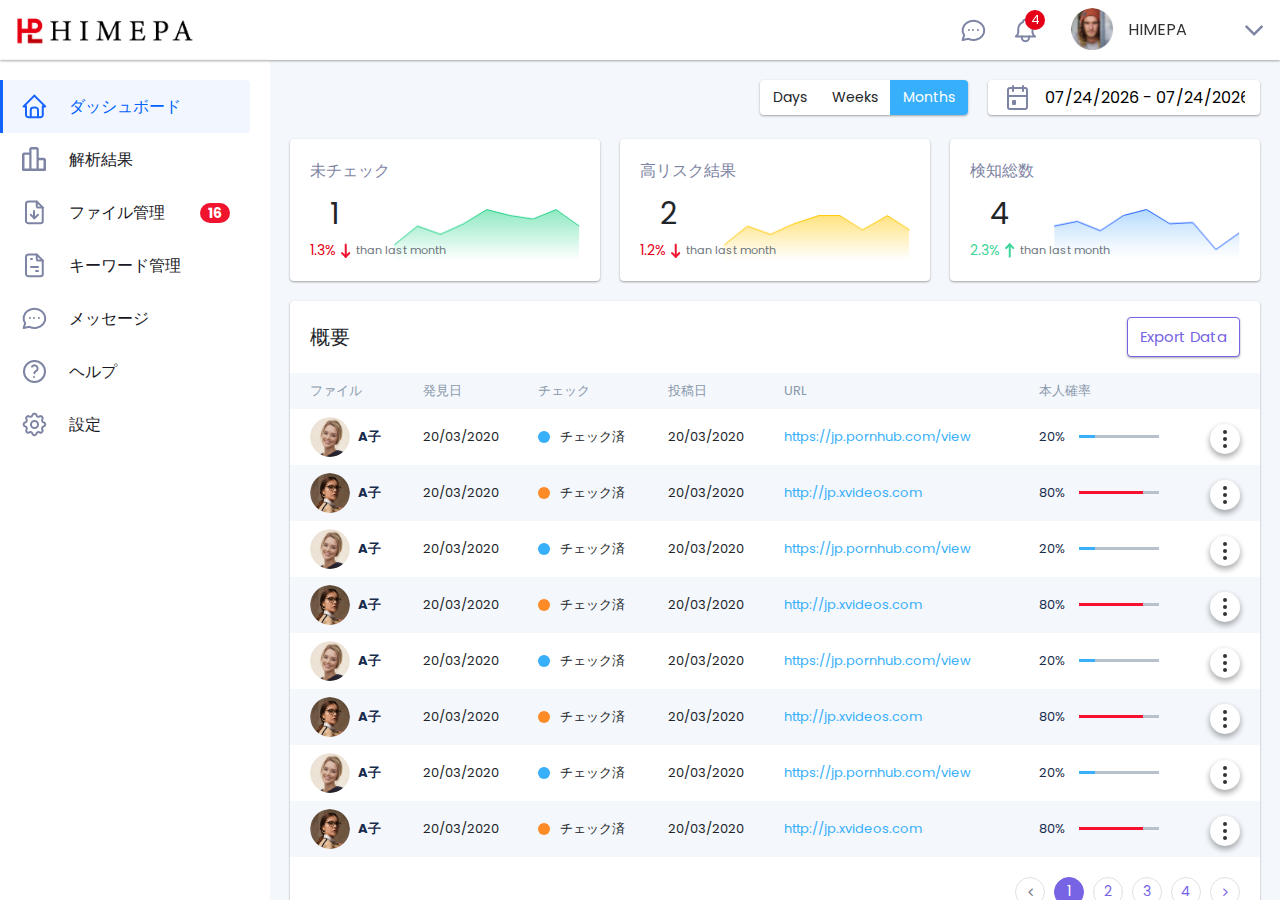
==== index.html @ f064c746 "init" ====
<!DOCTYPE html>
<html lang="vi">
    <head>
        <title>Title</title>
        <meta charset="utf-8" />
        <meta name="description" content="Description" />
        <meta name="viewport" content="width=device-width, initial-scale=1, maximum-scale=1, user-scalable=no" />
        <link rel="stylesheet" href="./css/libs.css" />
        <link rel="stylesheet" href="./vendor/daterangepicker/daterangepicker.css" />
        <link rel="stylesheet" href="./css/app.css" />
        <script src="./js/libs.js" defer="defer"></script>
        <script src="./vendor/highchart/highcharts.js" defer="defer"></script>
        <script src="./vendor/daterangepicker/moment.min.js" defer="defer"></script>
        <script src="./vendor/daterangepicker/daterangepicker.js" defer="defer"></script>
        <script src="./js/app.js" defer="defer"></script>
        <script src="./js/chart.js" defer="defer"></script>
    </head>
    <body>
        <div id="fb-root"></div>
        <script async defer crossorigin="anonymous" src="https://connect.facebook.net/vi_VN/sdk.js#xfbml=1&version=v7.0" nonce="QH5eTQTz"></script>
        <div class="page">
            <!-- header-->
            <header class="header">
                <div class="header__inner"><a class="header__logo" href="./index.html"><img src="./images/logo.png" alt="" /></a>
                    <div class="header__elements">
                        <ul class="h-nav">
                            <li class="h-nav__item"><a class="h-nav__link" href="#!"><img src="./images/icon-comment.png" alt="" /></a></li>
                            <li class="h-nav__item"><a class="h-nav__link" href="#!"><img src="./images/icon-bell.png" alt="" /><span class="h-nav__num">4</span></a>
                                <div class="h-nav__menu"><a class="h-notification media" href="#!">
                                        <div class="media-body">
                                            <div class="h-notification__text">Lorem ipsum dolor sit amet consectetur adipisicing elit. Laborum aut exercitationem, assumenda iusto esse eius laboriosam dolores deleniti recusandae corrupti aliquid quo, a blanditiis explicabo voluptatibus illo provident aliquam suscipit.</div>
                                            <div class="h-notification__time">23/06/2020</div>
                                        </div>
                                    </a><a class="h-notification media" href="#!">
                                        <div class="media-body">
                                            <div class="h-notification__text">Lorem ipsum dolor sit amet consectetur adipisicing elit. Laborum aut exercitationem, assumenda iusto esse eius laboriosam dolores deleniti recusandae corrupti aliquid quo, a blanditiis explicabo voluptatibus illo provident aliquam suscipit.</div>
                                            <div class="h-notification__time">23/06/2020</div>
                                        </div>
                                    </a><a class="h-notification media" href="#!">
                                        <div class="media-body">
                                            <div class="h-notification__text">Lorem ipsum dolor sit amet consectetur adipisicing elit. Laborum aut exercitationem, assumenda iusto esse eius laboriosam dolores deleniti recusandae corrupti aliquid quo, a blanditiis explicabo voluptatibus illo provident aliquam suscipit.</div>
                                            <div class="h-notification__time">23/06/2020</div>
                                        </div>
                                    </a><a class="h-notification media" href="#!">
                                        <div class="media-body">
                                            <div class="h-notification__text">Lorem ipsum dolor sit amet consectetur adipisicing elit. Laborum aut exercitationem, assumenda iusto esse eius laboriosam dolores deleniti recusandae corrupti aliquid quo, a blanditiis explicabo voluptatibus illo provident aliquam suscipit.</div>
                                            <div class="h-notification__time">23/06/2020</div>
                                        </div>
                                    </a><a class="h-nav__viewall" href="./account-notification.html">Xem tất cả thông báo</a>
                                </div>
                            </li>
                        </ul>
                        <section class="navbar js-navbar">
                            <div class="navbar__backdrop js-navbar-toggle"></div>
                            <div class="navbar__wrapper">
                                <div class="navbar__header"><a class="header__logo" href="./index.html"><img src="./images/logo.png" alt="" /></a>
                                    <button class="navbar-toggle js-navbar-toggle ml-auto"><span></span><span></span><span></span></button>
                                </div>
                                <div class="navbar__body">
                                    <nav class="h-user"><a class="h-user__toggle" href="#!">
                                            <div class="h-user__avatar"><img src="./images/avatar.png" alt="" /></div><span class="h-user__name mr-3">HIMEPA</span><i class="fa fa-2x fa-angle-down ml-auto"></i>
                                        </a>
                                        <div class="h-user__dropdown"><a class="h-user__item" href="#!"><i class="fa fa-user fa-fw mr-2"></i>Profile</a><a class="h-user__item" href="#!"><i class="fa fa-power-off fa-fw mr-2"></i>Log out</a></div>
                                    </nav>
                                </div>
                            </div>
                        </section>
                        <button class="navbar-toggle d-lg-none js-navbar-toggle ml-20"><span></span><span></span><span></span></button>
                    </div>
                </div>
            </header>
            <div class="page__main">
                <div class="page__sidebar">
                    <ul class="menu">
                        <li class="menu-item"><a class="menu-link active" href="#!"><img src="./images/icon-home.png" alt="" /><span class="menu-text">ダッシュボード</span></a></li>
                        <li class="menu-item"><a class="menu-link" href="./result.html"><img src="./images/icon-bar-chart.png" alt="" /><span class="menu-text">解析結果</span></a></li>
                        <li class="menu-item"><a class="menu-link" href="./file.html"><img src="./images/icon-download.png" alt="" /><span class="menu-text">ファイル管理</span><span class="menu-number">16</span></a></li>
                        <li class="menu-item"><a class="menu-link" href="./keywords.html"><img src="./images/icon-file-text.png" alt="" /><span class="menu-text">キーワード管理</span></a></li>
                        <li class="menu-item"><a class="menu-link" href="#!"><img src="./images/icon-comment.png" alt="" /><span class="menu-text">メッセージ</span></a></li>
                        <li class="menu-item"><a class="menu-link" href="#!"><img src="./images/icon-help.png" alt="" /><span class="menu-text">ヘルプ</span></a></li>
                        <li class="menu-item"><a class="menu-link" href="#!"><img src="./images/icon-cog.png" alt="" /><span class="menu-text">設定</span></a></li>
                    </ul>
                </div>
                <div class="page__content">
                    <!-- main content-->
                    <!-- page header-->
                    <div class="page__header">
                        <div class="page__elements">
                            <div class="calendar-type btn-group mr-sm-20 mb-10 mb-sm-0"><a class="btn" href="#!">Days</a><a class="btn" href="#!">Weeks</a><a class="btn active" href="#!">Months</a></div>
                            <label class="m-datepicker"><img src="./images/icon-calendar.png" alt="" />
                                <input class="js-daterangepicker" type="text" value="" size="1" />
                            </label>
                        </div>
                    </div>
                    <!-- widgets-->
                    <div class="widgets">
                        <div class="widgets__item">
                            <div class="widgets__title">未チェック</div>
                            <div class="widgets__number">1</div>
                            <div class="widgets__info"><span class="text-danger">1.3%</span><img src="./images/icon-arrow-down-red.png" alt="" /><small class="text-muted">than last month</small></div><img class="widgets__img" src="./images/widget-1.png" alt="" />
                        </div>
                        <div class="widgets__item">
                            <div class="widgets__title">高リスク結果</div>
                            <div class="widgets__number">2</div>
                            <div class="widgets__info"><span class="text-danger">1.2%</span><img src="./images/icon-arrow-down-red.png" alt="" /><small class="text-muted">than last month</small></div><img class="widgets__img" src="./images/widget-2.png" alt="" />
                        </div>
                        <div class="widgets__item">
                            <div class="widgets__title">検知総数</div>
                            <div class="widgets__number">4</div>
                            <div class="widgets__info"><span class="text-success">2.3%</span><img src="./images/icon-arrow-up-green.png" alt="" /><small class="text-muted">than last month</small></div><img class="widgets__img" src="./images/widget-3.png" alt="" />
                        </div>
                    </div>
                    <!-- table-->
                    <section class="section">
                        <div class="section__header">
                            <h2 class="section__title">概要</h2>
                            <div class="section__elements"><a class="section__btn" href="#!">Export Data</a></div>
                        </div>
                        <table class="table table-borderless m-table">
                            <thead>
                                <tr>
                                    <th>ファイル</th>
                                    <th>発見日</th>
                                    <th>チェック</th>
                                    <th>投稿日</th>
                                    <th>URL</th>
                                    <th>本人確率</th>
                                    <th width="1%"></th>
                                </tr>
                            </thead>
                            <tbody>
                                <tr>
                                    <td>
                                        <div class="m-user">
                                            <!-- For mobile state dot-->
                                            <div class="m-user__dot" style="background-color: #38AFFB"></div>
                                            <div class="m-user__avatar"><img src="./images/avatar-1.png" alt="" /></div>
                                            <div class="m-user__name">A子</div>
                                        </div>
                                    </td>
                                    <td>20/03/2020</td>
                                    <td>
                                        <div class="m-state"><span class="m-state__dot" style="background-color: #38AFFB"></span><span class="m-state__text">チェック済</span></div>
                                    </td>
                                    <td>20/03/2020</td>
                                    <td><a class="m-table__link" href="#!">https://jp.pornhub.com/view</a></td>
                                    <td>
                                        <div class="m-progress">
                                            <div class="m-progress__number">20%</div>
                                            <div class="m-progress__line">
                                                <div class="m-progress__inner" style="width: 20%; background-color: #38AFFB;"></div>
                                            </div>
                                        </div>
                                    </td>
                                    <td>
                                        <div class="m-dropdown"><a class="m-dropdown__toggle" href="#!"><span></span><span></span><span></span></a>
                                            <div class="m-dropdown__menu"><a class="m-dropdown__item" href="#!"><i class="fa fa-fw fa-pencil-square-o mr-2"></i>Edit</a><a class="m-dropdown__item" href="#!"><i class="fa fa-fw fa-trash-o mr-2"></i>Delete</a></div>
                                        </div>
                                    </td>
                                </tr>
                                <tr>
                                    <td>
                                        <div class="m-user">
                                            <div class="m-user__dot" style="background-color: #ff8b27"></div>
                                            <div class="m-user__avatar"><img src="./images/avatar-2.png" alt="" /></div>
                                            <div class="m-user__name">A子</div>
                                        </div>
                                    </td>
                                    <td>20/03/2020</td>
                                    <td>
                                        <div class="m-state"><span class="m-state__dot" style="background-color: #ff8b27"></span><span class="m-state__text">チェック済</span></div>
                                    </td>
                                    <td>20/03/2020</td>
                                    <td><a href="#!">http://jp.xvideos.com</a></td>
                                    <td>
                                        <div class="m-progress">
                                            <div class="m-progress__number">80%</div>
                                            <div class="m-progress__line">
                                                <div class="m-progress__inner" style="width: 80%; background-color: #F91130;"></div>
                                            </div>
                                        </div>
                                    </td>
                                    <td>
                                        <div class="m-dropdown"><a class="m-dropdown__toggle" href="#!"><span></span><span></span><span></span></a>
                                            <div class="m-dropdown__menu"><a class="m-dropdown__item" href="#!"><i class="fa fa-fw fa-pencil-square-o mr-2"></i>Edit</a><a class="m-dropdown__item" href="#!"><i class="fa fa-fw fa-trash-o mr-2"></i>Delete</a></div>
                                        </div>
                                    </td>
                                </tr>
                                <tr>
                                    <td>
                                        <div class="m-user">
                                            <!-- For mobile state dot-->
                                            <div class="m-user__dot" style="background-color: #38AFFB"></div>
                                            <div class="m-user__avatar"><img src="./images/avatar-1.png" alt="" /></div>
                                            <div class="m-user__name">A子</div>
                                        </div>
                                    </td>
                                    <td>20/03/2020</td>
                                    <td>
                                        <div class="m-state"><span class="m-state__dot" style="background-color: #38AFFB"></span><span class="m-state__text">チェック済</span></div>
                                    </td>
                                    <td>20/03/2020</td>
                                    <td><a class="m-table__link" href="#!">https://jp.pornhub.com/view</a></td>
                                    <td>
                                        <div class="m-progress">
                                            <div class="m-progress__number">20%</div>
                                            <div class="m-progress__line">
                                                <div class="m-progress__inner" style="width: 20%; background-color: #38AFFB;"></div>
                                            </div>
                                        </div>
                                    </td>
                                    <td>
                                        <div class="m-dropdown"><a class="m-dropdown__toggle" href="#!"><span></span><span></span><span></span></a>
                                            <div class="m-dropdown__menu"><a class="m-dropdown__item" href="#!"><i class="fa fa-fw fa-pencil-square-o mr-2"></i>Edit</a><a class="m-dropdown__item" href="#!"><i class="fa fa-fw fa-trash-o mr-2"></i>Delete</a></div>
                                        </div>
                                    </td>
                                </tr>
                                <tr>
                                    <td>
                                        <div class="m-user">
                                            <div class="m-user__dot" style="background-color: #ff8b27"></div>
                                            <div class="m-user__avatar"><img src="./images/avatar-2.png" alt="" /></div>
                                            <div class="m-user__name">A子</div>
                                        </div>
                                    </td>
                                    <td>20/03/2020</td>
                                    <td>
                                        <div class="m-state"><span class="m-state__dot" style="background-color: #ff8b27"></span><span class="m-state__text">チェック済</span></div>
                                    </td>
                                    <td>20/03/2020</td>
                                    <td><a href="#!">http://jp.xvideos.com</a></td>
                                    <td>
                                        <div class="m-progress">
                                            <div class="m-progress__number">80%</div>
                                            <div class="m-progress__line">
                                                <div class="m-progress__inner" style="width: 80%; background-color: #F91130;"></div>
                                            </div>
                                        </div>
                                    </td>
                                    <td>
                                        <div class="m-dropdown"><a class="m-dropdown__toggle" href="#!"><span></span><span></span><span></span></a>
                                            <div class="m-dropdown__menu"><a class="m-dropdown__item" href="#!"><i class="fa fa-fw fa-pencil-square-o mr-2"></i>Edit</a><a class="m-dropdown__item" href="#!"><i class="fa fa-fw fa-trash-o mr-2"></i>Delete</a></div>
                                        </div>
                                    </td>
                                </tr>
                                <tr>
                                    <td>
                                        <div class="m-user">
                                            <!-- For mobile state dot-->
                                            <div class="m-user__dot" style="background-color: #38AFFB"></div>
                                            <div class="m-user__avatar"><img src="./images/avatar-1.png" alt="" /></div>
                                            <div class="m-user__name">A子</div>
                                        </div>
                                    </td>
                                    <td>20/03/2020</td>
                                    <td>
                                        <div class="m-state"><span class="m-state__dot" style="background-color: #38AFFB"></span><span class="m-state__text">チェック済</span></div>
                                    </td>
                                    <td>20/03/2020</td>
                                    <td><a class="m-table__link" href="#!">https://jp.pornhub.com/view</a></td>
                                    <td>
                                        <div class="m-progress">
                                            <div class="m-progress__number">20%</div>
                                            <div class="m-progress__line">
                                                <div class="m-progress__inner" style="width: 20%; background-color: #38AFFB;"></div>
                                            </div>
                                        </div>
                                    </td>
                                    <td>
                                        <div class="m-dropdown"><a class="m-dropdown__toggle" href="#!"><span></span><span></span><span></span></a>
                                            <div class="m-dropdown__menu"><a class="m-dropdown__item" href="#!"><i class="fa fa-fw fa-pencil-square-o mr-2"></i>Edit</a><a class="m-dropdown__item" href="#!"><i class="fa fa-fw fa-trash-o mr-2"></i>Delete</a></div>
                                        </div>
                                    </td>
                                </tr>
                                <tr>
                                    <td>
                                        <div class="m-user">
                                            <div class="m-user__dot" style="background-color: #ff8b27"></div>
                                            <div class="m-user__avatar"><img src="./images/avatar-2.png" alt="" /></div>
                                            <div class="m-user__name">A子</div>
                                        </div>
                                    </td>
                                    <td>20/03/2020</td>
                                    <td>
                                        <div class="m-state"><span class="m-state__dot" style="background-color: #ff8b27"></span><span class="m-state__text">チェック済</span></div>
                                    </td>
                                    <td>20/03/2020</td>
                                    <td><a href="#!">http://jp.xvideos.com</a></td>
                                    <td>
                                        <div class="m-progress">
                                            <div class="m-progress__number">80%</div>
                                            <div class="m-progress__line">
                                                <div class="m-progress__inner" style="width: 80%; background-color: #F91130;"></div>
                                            </div>
                                        </div>
                                    </td>
                                    <td>
                                        <div class="m-dropdown"><a class="m-dropdown__toggle" href="#!"><span></span><span></span><span></span></a>
                                            <div class="m-dropdown__menu"><a class="m-dropdown__item" href="#!"><i class="fa fa-fw fa-pencil-square-o mr-2"></i>Edit</a><a class="m-dropdown__item" href="#!"><i class="fa fa-fw fa-trash-o mr-2"></i>Delete</a></div>
                                        </div>
                                    </td>
                                </tr>
                                <tr>
                                    <td>
                                        <div class="m-user">
                                            <!-- For mobile state dot-->
                                            <div class="m-user__dot" style="background-color: #38AFFB"></div>
                                            <div class="m-user__avatar"><img src="./images/avatar-1.png" alt="" /></div>
                                            <div class="m-user__name">A子</div>
                                        </div>
                                    </td>
                                    <td>20/03/2020</td>
                                    <td>
                                        <div class="m-state"><span class="m-state__dot" style="background-color: #38AFFB"></span><span class="m-state__text">チェック済</span></div>
                                    </td>
                                    <td>20/03/2020</td>
                                    <td><a class="m-table__link" href="#!">https://jp.pornhub.com/view</a></td>
                                    <td>
                                        <div class="m-progress">
                                            <div class="m-progress__number">20%</div>
                                            <div class="m-progress__line">
                                                <div class="m-progress__inner" style="width: 20%; background-color: #38AFFB;"></div>
                                            </div>
                                        </div>
                                    </td>
                                    <td>
                                        <div class="m-dropdown"><a class="m-dropdown__toggle" href="#!"><span></span><span></span><span></span></a>
                                            <div class="m-dropdown__menu"><a class="m-dropdown__item" href="#!"><i class="fa fa-fw fa-pencil-square-o mr-2"></i>Edit</a><a class="m-dropdown__item" href="#!"><i class="fa fa-fw fa-trash-o mr-2"></i>Delete</a></div>
                                        </div>
                                    </td>
                                </tr>
                                <tr>
                                    <td>
                                        <div class="m-user">
                                            <div class="m-user__dot" style="background-color: #ff8b27"></div>
                                            <div class="m-user__avatar"><img src="./images/avatar-2.png" alt="" /></div>
                                            <div class="m-user__name">A子</div>
                                        </div>
                                    </td>
                                    <td>20/03/2020</td>
                                    <td>
                                        <div class="m-state"><span class="m-state__dot" style="background-color: #ff8b27"></span><span class="m-state__text">チェック済</span></div>
                                    </td>
                                    <td>20/03/2020</td>
                                    <td><a href="#!">http://jp.xvideos.com</a></td>
                                    <td>
                                        <div class="m-progress">
                                            <div class="m-progress__number">80%</div>
                                            <div class="m-progress__line">
                                                <div class="m-progress__inner" style="width: 80%; background-color: #F91130;"></div>
                                            </div>
                                        </div>
                                    </td>
                                    <td>
                                        <div class="m-dropdown"><a class="m-dropdown__toggle" href="#!"><span></span><span></span><span></span></a>
                                            <div class="m-dropdown__menu"><a class="m-dropdown__item" href="#!"><i class="fa fa-fw fa-pencil-square-o mr-2"></i>Edit</a><a class="m-dropdown__item" href="#!"><i class="fa fa-fw fa-trash-o mr-2"></i>Delete</a></div>
                                        </div>
                                    </td>
                                </tr>
                            </tbody>
                        </table>
                        <div class="section__body section__pagination mt-0">
                            <ul class="pagination">
                                <li class="page-item disabled"><a class="page-link" href="#!"><i class="fa fa-angle-left"></i></a></li>
                                <li class="page-item active"><a class="page-link" href="#!">1</a></li>
                                <li class="page-item"><a class="page-link" href="#!">2</a></li>
                                <li class="page-item"><a class="page-link" href="#!">3</a></li>
                                <li class="page-item"><a class="page-link" href="#!">4</a></li>
                                <li class="page-item"><a class="page-link" href="#!"><i class="fa fa-angle-right"></i></a></li>
                            </ul>
                        </div>
                    </section>
                </div>
            </div>
        </div>
    </body>
</html>
---- css/libs.css ----
/*!
 *  Font Awesome 4.7.0 by @davegandy - http://fontawesome.io - @fontawesome
 *  License - http://fontawesome.io/license (Font: SIL OFL 1.1, CSS: MIT License)
 */@font-face{font-family:FontAwesome;src:url(../fonts/fontawesome-webfont.eot?v=4.7.0);src:url(../fonts/fontawesome-webfont.eot?#iefix&v=4.7.0) format('embedded-opentype'),url(../fonts/fontawesome-webfont.woff2?v=4.7.0) format('woff2'),url(../fonts/fontawesome-webfont.woff?v=4.7.0) format('woff'),url(../fonts/fontawesome-webfont.ttf?v=4.7.0) format('truetype'),url(../fonts/fontawesome-webfont.svg?v=4.7.0#fontawesomeregular) format('svg');font-weight:400;font-style:normal}.fa{display:inline-block;font:normal normal normal 14px/1 FontAwesome;font-size:inherit;text-rendering:auto;-webkit-font-smoothing:antialiased;-moz-osx-font-smoothing:grayscale}.fa-lg{font-size:1.33333333em;line-height:.75em;vertical-align:-15%}.fa-2x{font-size:2em}.fa-3x{font-size:3em}.fa-4x{font-size:4em}.fa-5x{font-size:5em}.fa-fw{width:1.28571429em;text-align:center}.fa-ul{padding-left:0;margin-left:2.14285714em;list-style-type:none}.fa-ul>li{position:relative}.fa-li{position:absolute;left:-2.14285714em;width:2.14285714em;top:.14285714em;text-align:center}.fa-li.fa-lg{left:-1.85714286em}.fa-border{padding:.2em .25em .15em;border:solid .08em #eee;border-radius:.1em}.fa-pull-left{float:left}.fa-pull-right{float:right}.fa.fa-pull-left{margin-right:.3em}.fa.fa-pull-right{margin-left:.3em}.pull-right{float:right}.pull-left{float:left}.fa.pull-left{margin-right:.3em}.fa.pull-right{margin-left:.3em}.fa-spin{-webkit-animation:fa-spin 2s infinite linear;animation:fa-spin 2s infinite linear}.fa-pulse{-webkit-animation:fa-spin 1s infinite steps(8);animation:fa-spin 1s infinite steps(8)}@-webkit-keyframes fa-spin{0%{-webkit-transform:rotate(0);transform:rotate(0)}100%{-webkit-transform:rotate(359deg);transform:rotate(359deg)}}@keyframes fa-spin{0%{-webkit-transform:rotate(0);transform:rotate(0)}100%{-webkit-transform:rotate(359deg);transform:rotate(359deg)}}.fa-rotate-90{-webkit-transform:rotate(90deg);-ms-transform:rotate(90deg);transform:rotate(90deg)}.fa-rotate-180{-webkit-transform:rotate(180deg);-ms-transform:rotate(180deg);transform:rotate(180deg)}.fa-rotate-270{-webkit-transform:rotate(270deg);-ms-transform:rotate(270deg);transform:rotate(270deg)}.fa-flip-horizontal{-webkit-transform:scale(-1,1);-ms-transform:scale(-1,1);transform:scale(-1,1)}.fa-flip-vertical{-webkit-transform:scale(1,-1);-ms-transform:scale(1,-1);transform:scale(1,-1)}:root .fa-flip-horizontal,:root .fa-flip-vertical,:root .fa-rotate-180,:root .fa-rotate-270,:root .fa-rotate-90{filter:none}.fa-stack{position:relative;display:inline-block;width:2em;height:2em;line-height:2em;vertical-align:middle}.fa-stack-1x,.fa-stack-2x{position:absolute;left:0;width:100%;text-align:center}.fa-stack-1x{line-height:inherit}.fa-stack-2x{font-size:2em}.fa-inverse{color:#fff}.fa-glass:before{content:"\f000"}.fa-music:before{content:"\f001"}.fa-search:before{content:"\f002"}.fa-envelope-o:before{content:"\f003"}.fa-heart:before{content:"\f004"}.fa-star:before{content:"\f005"}.fa-star-o:before{content:"\f006"}.fa-user:before{content:"\f007"}.fa-film:before{content:"\f008"}.fa-th-large:before{content:"\f009"}.fa-th:before{content:"\f00a"}.fa-th-list:before{content:"\f00b"}.fa-check:before{content:"\f00c"}.fa-close:before,.fa-remove:before,.fa-times:before{content:"\f00d"}.fa-search-plus:before{content:"\f00e"}.fa-search-minus:before{content:"\f010"}.fa-power-off:before{content:"\f011"}.fa-signal:before{content:"\f012"}.fa-cog:before,.fa-gear:before{content:"\f013"}.fa-trash-o:before{content:"\f014"}.fa-home:before{content:"\f015"}.fa-file-o:before{content:"\f016"}.fa-clock-o:before{content:"\f017"}.fa-road:before{content:"\f018"}.fa-download:before{content:"\f019"}.fa-arrow-circle-o-down:before{content:"\f01a"}.fa-arrow-circle-o-up:before{content:"\f01b"}.fa-inbox:before{content:"\f01c"}.fa-play-circle-o:before{content:"\f01d"}.fa-repeat:before,.fa-rotate-right:before{content:"\f01e"}.fa-refresh:before{content:"\f021"}.fa-list-alt:before{content:"\f022"}.fa-lock:before{content:"\f023"}.fa-flag:before{content:"\f024"}.fa-headphones:before{content:"\f025"}.fa-volume-off:before{content:"\f026"}.fa-volume-down:before{content:"\f027"}.fa-volume-up:before{content:"\f028"}.fa-qrcode:before{content:"\f029"}.fa-barcode:before{content:"\f02a"}.fa-tag:before{content:"\f02b"}.fa-tags:before{content:"\f02c"}.fa-book:before{content:"\f02d"}.fa-bookmark:before{content:"\f02e"}.fa-print:before{content:"\f02f"}.fa-camera:before{content:"\f030"}.fa-font:before{content:"\f031"}.fa-bold:before{content:"\f032"}.fa-italic:before{content:"\f033"}.fa-text-height:before{content:"\f034"}.fa-text-width:before{content:"\f035"}.fa-align-left:before{content:"\f036"}.fa-align-center:before{content:"\f037"}.fa-align-right:before{content:"\f038"}.fa-align-justify:before{content:"\f039"}.fa-list:before{content:"\f03a"}.fa-dedent:before,.fa-outdent:before{content:"\f03b"}.fa-indent:before{content:"\f03c"}.fa-video-camera:before{content:"\f03d"}.fa-image:before,.fa-photo:before,.fa-picture-o:before{content:"\f03e"}.fa-pencil:before{content:"\f040"}.fa-map-marker:before{content:"\f041"}.fa-adjust:before{content:"\f042"}.fa-tint:before{content:"\f043"}.fa-edit:before,.fa-pencil-square-o:before{content:"\f044"}.fa-share-square-o:before{content:"\f045"}.fa-check-square-o:before{content:"\f046"}.fa-arrows:before{content:"\f047"}.fa-step-backward:before{content:"\f048"}.fa-fast-backward:before{content:"\f049"}.fa-backward:before{content:"\f04a"}.fa-play:before{content:"\f04b"}.fa-pause:before{content:"\f04c"}.fa-stop:before{content:"\f04d"}.fa-forward:before{content:"\f04e"}.fa-fast-forward:before{content:"\f050"}.fa-step-forward:before{content:"\f051"}.fa-eject:before{content:"\f052"}.fa-chevron-left:before{content:"\f053"}.fa-chevron-right:before{content:"\f054"}.fa-plus-circle:before{content:"\f055"}.fa-minus-circle:before{content:"\f056"}.fa-times-circle:before{content:"\f057"}.fa-check-circle:before{content:"\f058"}.fa-question-circle:before{content:"\f059"}.fa-info-circle:before{content:"\f05a"}.fa-crosshairs:before{content:"\f05b"}.fa-times-circle-o:before{content:"\f05c"}.fa-check-circle-o:before{content:"\f05d"}.fa-ban:before{content:"\f05e"}.fa-arrow-left:before{content:"\f060"}.fa-arrow-right:before{content:"\f061"}.fa-arrow-up:before{content:"\f062"}.fa-arrow-down:before{content:"\f063"}.fa-mail-forward:before,.fa-share:before{content:"\f064"}.fa-expand:before{content:"\f065"}.fa-compress:before{content:"\f066"}.fa-plus:before{content:"\f067"}.fa-minus:before{content:"\f068"}.fa-asterisk:before{content:"\f069"}.fa-exclamation-circle:before{content:"\f06a"}.fa-gift:before{content:"\f06b"}.fa-leaf:before{content:"\f06c"}.fa-fire:before{content:"\f06d"}.fa-eye:before{content:"\f06e"}.fa-eye-slash:before{content:"\f070"}.fa-exclamation-triangle:before,.fa-warning:before{content:"\f071"}.fa-plane:before{content:"\f072"}.fa-calendar:before{content:"\f073"}.fa-random:before{content:"\f074"}.fa-comment:before{content:"\f075"}.fa-magnet:before{content:"\f076"}.fa-chevron-up:before{content:"\f077"}.fa-chevron-down:before{content:"\f078"}.fa-retweet:before{content:"\f079"}.fa-shopping-cart:before{content:"\f07a"}.fa-folder:before{content:"\f07b"}.fa-folder-open:before{content:"\f07c"}.fa-arrows-v:before{content:"\f07d"}.fa-arrows-h:before{content:"\f07e"}.fa-bar-chart-o:before,.fa-bar-chart:before{content:"\f080"}.fa-twitter-square:before{content:"\f081"}.fa-facebook-square:before{content:"\f082"}.fa-camera-retro:before{content:"\f083"}.fa-key:before{content:"\f084"}.fa-cogs:before,.fa-gears:before{content:"\f085"}.fa-comments:before{content:"\f086"}.fa-thumbs-o-up:before{content:"\f087"}.fa-thumbs-o-down:before{content:"\f088"}.fa-star-half:before{content:"\f089"}.fa-heart-o:before{content:"\f08a"}.fa-sign-out:before{content:"\f08b"}.fa-linkedin-square:before{content:"\f08c"}.fa-thumb-tack:before{content:"\f08d"}.fa-external-link:before{content:"\f08e"}.fa-sign-in:before{content:"\f090"}.fa-trophy:before{content:"\f091"}.fa-github-square:before{content:"\f092"}.fa-upload:before{content:"\f093"}.fa-lemon-o:before{content:"\f094"}.fa-phone:before{content:"\f095"}.fa-square-o:before{content:"\f096"}.fa-bookmark-o:before{content:"\f097"}.fa-phone-square:before{content:"\f098"}.fa-twitter:before{content:"\f099"}.fa-facebook-f:before,.fa-facebook:before{content:"\f09a"}.fa-github:before{content:"\f09b"}.fa-unlock:before{content:"\f09c"}.fa-credit-card:before{content:"\f09d"}.fa-feed:before,.fa-rss:before{content:"\f09e"}.fa-hdd-o:before{content:"\f0a0"}.fa-bullhorn:before{content:"\f0a1"}.fa-bell:before{content:"\f0f3"}.fa-certificate:before{content:"\f0a3"}.fa-hand-o-right:before{content:"\f0a4"}.fa-hand-o-left:before{content:"\f0a5"}.fa-hand-o-up:before{content:"\f0a6"}.fa-hand-o-down:before{content:"\f0a7"}.fa-arrow-circle-left:before{content:"\f0a8"}.fa-arrow-circle-right:before{content:"\f0a9"}.fa-arrow-circle-up:before{content:"\f0aa"}.fa-arrow-circle-down:before{content:"\f0ab"}.fa-globe:before{content:"\f0ac"}.fa-wrench:before{content:"\f0ad"}.fa-tasks:before{content:"\f0ae"}.fa-filter:before{content:"\f0b0"}.fa-briefcase:before{content:"\f0b1"}.fa-arrows-alt:before{content:"\f0b2"}.fa-group:before,.fa-users:before{content:"\f0c0"}.fa-chain:before,.fa-link:before{content:"\f0c1"}.fa-cloud:before{content:"\f0c2"}.fa-flask:before{content:"\f0c3"}.fa-cut:before,.fa-scissors:before{content:"\f0c4"}.fa-copy:before,.fa-files-o:before{content:"\f0c5"}.fa-paperclip:before{content:"\f0c6"}.fa-floppy-o:before,.fa-save:before{content:"\f0c7"}.fa-square:before{content:"\f0c8"}.fa-bars:before,.fa-navicon:before,.fa-reorder:before{content:"\f0c9"}.fa-list-ul:before{content:"\f0ca"}.fa-list-ol:before{content:"\f0cb"}.fa-strikethrough:before{content:"\f0cc"}.fa-underline:before{content:"\f0cd"}.fa-table:before{content:"\f0ce"}.fa-magic:before{content:"\f0d0"}.fa-truck:before{content:"\f0d1"}.fa-pinterest:before{content:"\f0d2"}.fa-pinterest-square:before{content:"\f0d3"}.fa-google-plus-square:before{content:"\f0d4"}.fa-google-plus:before{content:"\f0d5"}.fa-money:before{content:"\f0d6"}.fa-caret-down:before{content:"\f0d7"}.fa-caret-up:before{content:"\f0d8"}.fa-caret-left:before{content:"\f0d9"}.fa-caret-right:before{content:"\f0da"}.fa-columns:before{content:"\f0db"}.fa-sort:before,.fa-unsorted:before{content:"\f0dc"}.fa-sort-desc:before,.fa-sort-down:before{content:"\f0dd"}.fa-sort-asc:before,.fa-sort-up:before{content:"\f0de"}.fa-envelope:before{content:"\f0e0"}.fa-linkedin:before{content:"\f0e1"}.fa-rotate-left:before,.fa-undo:before{content:"\f0e2"}.fa-gavel:before,.fa-legal:before{content:"\f0e3"}.fa-dashboard:before,.fa-tachometer:before{content:"\f0e4"}.fa-comment-o:before{content:"\f0e5"}.fa-comments-o:before{content:"\f0e6"}.fa-bolt:before,.fa-flash:before{content:"\f0e7"}.fa-sitemap:before{content:"\f0e8"}.fa-umbrella:before{content:"\f0e9"}.fa-clipboard:before,.fa-paste:before{content:"\f0ea"}.fa-lightbulb-o:before{content:"\f0eb"}.fa-exchange:before{content:"\f0ec"}.fa-cloud-download:before{content:"\f0ed"}.fa-cloud-upload:before{content:"\f0ee"}.fa-user-md:before{content:"\f0f0"}.fa-stethoscope:before{content:"\f0f1"}.fa-suitcase:before{content:"\f0f2"}.fa-bell-o:before{content:"\f0a2"}.fa-coffee:before{content:"\f0f4"}.fa-cutlery:before{content:"\f0f5"}.fa-file-text-o:before{content:"\f0f6"}.fa-building-o:before{content:"\f0f7"}.fa-hospital-o:before{content:"\f0f8"}.fa-ambulance:before{content:"\f0f9"}.fa-medkit:before{content:"\f0fa"}.fa-fighter-jet:before{content:"\f0fb"}.fa-beer:before{content:"\f0fc"}.fa-h-square:before{content:"\f0fd"}.fa-plus-square:before{content:"\f0fe"}.fa-angle-double-left:before{content:"\f100"}.fa-angle-double-right:before{content:"\f101"}.fa-angle-double-up:before{content:"\f102"}.fa-angle-double-down:before{content:"\f103"}.fa-angle-left:before{content:"\f104"}.fa-angle-right:before{content:"\f105"}.fa-angle-up:before{content:"\f106"}.fa-angle-down:before{content:"\f107"}.fa-desktop:before{content:"\f108"}.fa-laptop:before{content:"\f109"}.fa-tablet:before{content:"\f10a"}.fa-mobile-phone:before,.fa-mobile:before{content:"\f10b"}.fa-circle-o:before{content:"\f10c"}.fa-quote-left:before{content:"\f10d"}.fa-quote-right:before{content:"\f10e"}.fa-spinner:before{content:"\f110"}.fa-circle:before{content:"\f111"}.fa-mail-reply:before,.fa-reply:before{content:"\f112"}.fa-github-alt:before{content:"\f113"}.fa-folder-o:before{content:"\f114"}.fa-folder-open-o:before{content:"\f115"}.fa-smile-o:before{content:"\f118"}.fa-frown-o:before{content:"\f119"}.fa-meh-o:before{content:"\f11a"}.fa-gamepad:before{content:"\f11b"}.fa-keyboard-o:before{content:"\f11c"}.fa-flag-o:before{content:"\f11d"}.fa-flag-checkered:before{content:"\f11e"}.fa-terminal:before{content:"\f120"}.fa-code:before{content:"\f121"}.fa-mail-reply-all:before,.fa-reply-all:before{content:"\f122"}.fa-star-half-empty:before,.fa-star-half-full:before,.fa-star-half-o:before{content:"\f123"}.fa-location-arrow:before{content:"\f124"}.fa-crop:before{content:"\f125"}.fa-code-fork:before{content:"\f126"}.fa-chain-broken:before,.fa-unlink:before{content:"\f127"}.fa-question:before{content:"\f128"}.fa-info:before{content:"\f129"}.fa-exclamation:before{content:"\f12a"}.fa-superscript:before{content:"\f12b"}.fa-subscript:before{content:"\f12c"}.fa-eraser:before{content:"\f12d"}.fa-puzzle-piece:before{content:"\f12e"}.fa-microphone:before{content:"\f130"}.fa-microphone-slash:before{content:"\f131"}.fa-shield:before{content:"\f132"}.fa-calendar-o:before{content:"\f133"}.fa-fire-extinguisher:before{content:"\f134"}.fa-rocket:before{content:"\f135"}.fa-maxcdn:before{content:"\f136"}.fa-chevron-circle-left:before{content:"\f137"}.fa-chevron-circle-right:before{content:"\f138"}.fa-chevron-circle-up:before{content:"\f139"}.fa-chevron-circle-down:before{content:"\f13a"}.fa-html5:before{content:"\f13b"}.fa-css3:before{content:"\f13c"}.fa-anchor:before{content:"\f13d"}.fa-unlock-alt:before{content:"\f13e"}.fa-bullseye:before{content:"\f140"}.fa-ellipsis-h:before{content:"\f141"}.fa-ellipsis-v:before{content:"\f142"}.fa-rss-square:before{content:"\f143"}.fa-play-circle:before{content:"\f144"}.fa-ticket:before{content:"\f145"}.fa-minus-square:before{content:"\f146"}.fa-minus-square-o:before{content:"\f147"}.fa-level-up:before{content:"\f148"}.fa-level-down:before{content:"\f149"}.fa-check-square:before{content:"\f14a"}.fa-pencil-square:before{content:"\f14b"}.fa-external-link-square:before{content:"\f14c"}.fa-share-square:before{content:"\f14d"}.fa-compass:before{content:"\f14e"}.fa-caret-square-o-down:before,.fa-toggle-down:before{content:"\f150"}.fa-caret-square-o-up:before,.fa-toggle-up:before{content:"\f151"}.fa-caret-square-o-right:before,.fa-toggle-right:before{content:"\f152"}.fa-eur:before,.fa-euro:before{content:"\f153"}.fa-gbp:before{content:"\f154"}.fa-dollar:before,.fa-usd:before{content:"\f155"}.fa-inr:before,.fa-rupee:before{content:"\f156"}.fa-cny:before,.fa-jpy:before,.fa-rmb:before,.fa-yen:before{content:"\f157"}.fa-rouble:before,.fa-rub:before,.fa-ruble:before{content:"\f158"}.fa-krw:before,.fa-won:before{content:"\f159"}.fa-bitcoin:before,.fa-btc:before{content:"\f15a"}.fa-file:before{content:"\f15b"}.fa-file-text:before{content:"\f15c"}.fa-sort-alpha-asc:before{content:"\f15d"}.fa-sort-alpha-desc:before{content:"\f15e"}.fa-sort-amount-asc:before{content:"\f160"}.fa-sort-amount-desc:before{content:"\f161"}.fa-sort-numeric-asc:before{content:"\f162"}.fa-sort-numeric-desc:before{content:"\f163"}.fa-thumbs-up:before{content:"\f164"}.fa-thumbs-down:before{content:"\f165"}.fa-youtube-square:before{content:"\f166"}.fa-youtube:before{content:"\f167"}.fa-xing:before{content:"\f168"}.fa-xing-square:before{content:"\f169"}.fa-youtube-play:before{content:"\f16a"}.fa-dropbox:before{content:"\f16b"}.fa-stack-overflow:before{content:"\f16c"}.fa-instagram:before{content:"\f16d"}.fa-flickr:before{content:"\f16e"}.fa-adn:before{content:"\f170"}.fa-bitbucket:before{content:"\f171"}.fa-bitbucket-square:before{content:"\f172"}.fa-tumblr:before{content:"\f173"}.fa-tumblr-square:before{content:"\f174"}.fa-long-arrow-down:before{content:"\f175"}.fa-long-arrow-up:before{content:"\f176"}.fa-long-arrow-left:before{content:"\f177"}.fa-long-arrow-right:before{content:"\f178"}.fa-apple:before{content:"\f179"}.fa-windows:before{content:"\f17a"}.fa-android:before{content:"\f17b"}.fa-linux:before{content:"\f17c"}.fa-dribbble:before{content:"\f17d"}.fa-skype:before{content:"\f17e"}.fa-foursquare:before{content:"\f180"}.fa-trello:before{content:"\f181"}.fa-female:before{content:"\f182"}.fa-male:before{content:"\f183"}.fa-gittip:before,.fa-gratipay:before{content:"\f184"}.fa-sun-o:before{content:"\f185"}.fa-moon-o:before{content:"\f186"}.fa-archive:before{content:"\f187"}.fa-bug:before{content:"\f188"}.fa-vk:before{content:"\f189"}.fa-weibo:before{content:"\f18a"}.fa-renren:before{content:"\f18b"}.fa-pagelines:before{content:"\f18c"}.fa-stack-exchange:before{content:"\f18d"}.fa-arrow-circle-o-right:before{content:"\f18e"}.fa-arrow-circle-o-left:before{content:"\f190"}.fa-caret-square-o-left:before,.fa-toggle-left:before{content:"\f191"}.fa-dot-circle-o:before{content:"\f192"}.fa-wheelchair:before{content:"\f193"}.fa-vimeo-square:before{content:"\f194"}.fa-try:before,.fa-turkish-lira:before{content:"\f195"}.fa-plus-square-o:before{content:"\f196"}.fa-space-shuttle:before{content:"\f197"}.fa-slack:before{content:"\f198"}.fa-envelope-square:before{content:"\f199"}.fa-wordpress:before{content:"\f19a"}.fa-openid:before{content:"\f19b"}.fa-bank:before,.fa-institution:before,.fa-university:before{content:"\f19c"}.fa-graduation-cap:before,.fa-mortar-board:before{content:"\f19d"}.fa-yahoo:before{content:"\f19e"}.fa-google:before{content:"\f1a0"}.fa-reddit:before{content:"\f1a1"}.fa-reddit-square:before{content:"\f1a2"}.fa-stumbleupon-circle:before{content:"\f1a3"}.fa-stumbleupon:before{content:"\f1a4"}.fa-delicious:before{content:"\f1a5"}.fa-digg:before{content:"\f1a6"}.fa-pied-piper-pp:before{content:"\f1a7"}.fa-pied-piper-alt:before{content:"\f1a8"}.fa-drupal:before{content:"\f1a9"}.fa-joomla:before{content:"\f1aa"}.fa-language:before{content:"\f1ab"}.fa-fax:before{content:"\f1ac"}.fa-building:before{content:"\f1ad"}.fa-child:before{content:"\f1ae"}.fa-paw:before{content:"\f1b0"}.fa-spoon:before{content:"\f1b1"}.fa-cube:before{content:"\f1b2"}.fa-cubes:before{content:"\f1b3"}.fa-behance:before{content:"\f1b4"}.fa-behance-square:before{content:"\f1b5"}.fa-steam:before{content:"\f1b6"}.fa-steam-square:before{content:"\f1b7"}.fa-recycle:before{content:"\f1b8"}.fa-automobile:before,.fa-car:before{content:"\f1b9"}.fa-cab:before,.fa-taxi:before{content:"\f1ba"}.fa-tree:before{content:"\f1bb"}.fa-spotify:before{content:"\f1bc"}.fa-deviantart:before{content:"\f1bd"}.fa-soundcloud:before{content:"\f1be"}.fa-database:before{content:"\f1c0"}.fa-file-pdf-o:before{content:"\f1c1"}.fa-file-word-o:before{content:"\f1c2"}.fa-file-excel-o:before{content:"\f1c3"}.fa-file-powerpoint-o:before{content:"\f1c4"}.fa-file-image-o:before,.fa-file-photo-o:before,.fa-file-picture-o:before{content:"\f1c5"}.fa-file-archive-o:before,.fa-file-zip-o:before{content:"\f1c6"}.fa-file-audio-o:before,.fa-file-sound-o:before{content:"\f1c7"}.fa-file-movie-o:before,.fa-file-video-o:before{content:"\f1c8"}.fa-file-code-o:before{content:"\f1c9"}.fa-vine:before{content:"\f1ca"}.fa-codepen:before{content:"\f1cb"}.fa-jsfiddle:before{content:"\f1cc"}.fa-life-bouy:before,.fa-life-buoy:before,.fa-life-ring:before,.fa-life-saver:before,.fa-support:before{content:"\f1cd"}.fa-circle-o-notch:before{content:"\f1ce"}.fa-ra:before,.fa-rebel:before,.fa-resistance:before{content:"\f1d0"}.fa-empire:before,.fa-ge:before{content:"\f1d1"}.fa-git-square:before{content:"\f1d2"}.fa-git:before{content:"\f1d3"}.fa-hacker-news:before,.fa-y-combinator-square:before,.fa-yc-square:before{content:"\f1d4"}.fa-tencent-weibo:before{content:"\f1d5"}.fa-qq:before{content:"\f1d6"}.fa-wechat:before,.fa-weixin:before{content:"\f1d7"}.fa-paper-plane:before,.fa-send:before{content:"\f1d8"}.fa-paper-plane-o:before,.fa-send-o:before{content:"\f1d9"}.fa-history:before{content:"\f1da"}.fa-circle-thin:before{content:"\f1db"}.fa-header:before{content:"\f1dc"}.fa-paragraph:before{content:"\f1dd"}.fa-sliders:before{content:"\f1de"}.fa-share-alt:before{content:"\f1e0"}.fa-share-alt-square:before{content:"\f1e1"}.fa-bomb:before{content:"\f1e2"}.fa-futbol-o:before,.fa-soccer-ball-o:before{content:"\f1e3"}.fa-tty:before{content:"\f1e4"}.fa-binoculars:before{content:"\f1e5"}.fa-plug:before{content:"\f1e6"}.fa-slideshare:before{content:"\f1e7"}.fa-twitch:before{content:"\f1e8"}.fa-yelp:before{content:"\f1e9"}.fa-newspaper-o:before{content:"\f1ea"}.fa-wifi:before{content:"\f1eb"}.fa-calculator:before{content:"\f1ec"}.fa-paypal:before{content:"\f1ed"}.fa-google-wallet:before{content:"\f1ee"}.fa-cc-visa:before{content:"\f1f0"}.fa-cc-mastercard:before{content:"\f1f1"}.fa-cc-discover:before{content:"\f1f2"}.fa-cc-amex:before{content:"\f1f3"}.fa-cc-paypal:before{content:"\f1f4"}.fa-cc-stripe:before{content:"\f1f5"}.fa-bell-slash:before{content:"\f1f6"}.fa-bell-slash-o:before{content:"\f1f7"}.fa-trash:before{content:"\f1f8"}.fa-copyright:before{content:"\f1f9"}.fa-at:before{content:"\f1fa"}.fa-eyedropper:before{content:"\f1fb"}.fa-paint-brush:before{content:"\f1fc"}.fa-birthday-cake:before{content:"\f1fd"}.fa-area-chart:before{content:"\f1fe"}.fa-pie-chart:before{content:"\f200"}.fa-line-chart:before{content:"\f201"}.fa-lastfm:before{content:"\f202"}.fa-lastfm-square:before{content:"\f203"}.fa-toggle-off:before{content:"\f204"}.fa-toggle-on:before{content:"\f205"}.fa-bicycle:before{content:"\f206"}.fa-bus:before{content:"\f207"}.fa-ioxhost:before{content:"\f208"}.fa-angellist:before{content:"\f209"}.fa-cc:before{content:"\f20a"}.fa-ils:before,.fa-shekel:before,.fa-sheqel:before{content:"\f20b"}.fa-meanpath:before{content:"\f20c"}.fa-buysellads:before{content:"\f20d"}.fa-connectdevelop:before{content:"\f20e"}.fa-dashcube:before{content:"\f210"}.fa-forumbee:before{content:"\f211"}.fa-leanpub:before{content:"\f212"}.fa-sellsy:before{content:"\f213"}.fa-shirtsinbulk:before{content:"\f214"}.fa-simplybuilt:before{content:"\f215"}.fa-skyatlas:before{content:"\f216"}.fa-cart-plus:before{content:"\f217"}.fa-cart-arrow-down:before{content:"\f218"}.fa-diamond:before{content:"\f219"}.fa-ship:before{content:"\f21a"}.fa-user-secret:before{content:"\f21b"}.fa-motorcycle:before{content:"\f21c"}.fa-street-view:before{content:"\f21d"}.fa-heartbeat:before{content:"\f21e"}.fa-venus:before{content:"\f221"}.fa-mars:before{content:"\f222"}.fa-mercury:before{content:"\f223"}.fa-intersex:before,.fa-transgender:before{content:"\f224"}.fa-transgender-alt:before{content:"\f225"}.fa-venus-double:before{content:"\f226"}.fa-mars-double:before{content:"\f227"}.fa-venus-mars:before{content:"\f228"}.fa-mars-stroke:before{content:"\f229"}.fa-mars-stroke-v:before{content:"\f22a"}.fa-mars-stroke-h:before{content:"\f22b"}.fa-neuter:before{content:"\f22c"}.fa-genderless:before{content:"\f22d"}.fa-facebook-official:before{content:"\f230"}.fa-pinterest-p:before{content:"\f231"}.fa-whatsapp:before{content:"\f232"}.fa-server:before{content:"\f233"}.fa-user-plus:before{content:"\f234"}.fa-user-times:before{content:"\f235"}.fa-bed:before,.fa-hotel:before{content:"\f236"}.fa-viacoin:before{content:"\f237"}.fa-train:before{content:"\f238"}.fa-subway:before{content:"\f239"}.fa-medium:before{content:"\f23a"}.fa-y-combinator:before,.fa-yc:before{content:"\f23b"}.fa-optin-monster:before{content:"\f23c"}.fa-opencart:before{content:"\f23d"}.fa-expeditedssl:before{content:"\f23e"}.fa-battery-4:before,.fa-battery-full:before,.fa-battery:before{content:"\f240"}.fa-battery-3:before,.fa-battery-three-quarters:before{content:"\f241"}.fa-battery-2:before,.fa-battery-half:before{content:"\f242"}.fa-battery-1:before,.fa-battery-quarter:before{content:"\f243"}.fa-battery-0:before,.fa-battery-empty:before{content:"\f244"}.fa-mouse-pointer:before{content:"\f245"}.fa-i-cursor:before{content:"\f246"}.fa-object-group:before{content:"\f247"}.fa-object-ungroup:before{content:"\f248"}.fa-sticky-note:before{content:"\f249"}.fa-sticky-note-o:before{content:"\f24a"}.fa-cc-jcb:before{content:"\f24b"}.fa-cc-diners-club:before{content:"\f24c"}.fa-clone:before{content:"\f24d"}.fa-balance-scale:before{content:"\f24e"}.fa-hourglass-o:before{content:"\f250"}.fa-hourglass-1:before,.fa-hourglass-start:before{content:"\f251"}.fa-hourglass-2:before,.fa-hourglass-half:before{content:"\f252"}.fa-hourglass-3:before,.fa-hourglass-end:before{content:"\f253"}.fa-hourglass:before{content:"\f254"}.fa-hand-grab-o:before,.fa-hand-rock-o:before{content:"\f255"}.fa-hand-paper-o:before,.fa-hand-stop-o:before{content:"\f256"}.fa-hand-scissors-o:before{content:"\f257"}.fa-hand-lizard-o:before{content:"\f258"}.fa-hand-spock-o:before{content:"\f259"}.fa-hand-pointer-o:before{content:"\f25a"}.fa-hand-peace-o:before{content:"\f25b"}.fa-trademark:before{content:"\f25c"}.fa-registered:before{content:"\f25d"}.fa-creative-commons:before{content:"\f25e"}.fa-gg:before{content:"\f260"}.fa-gg-circle:before{content:"\f261"}.fa-tripadvisor:before{content:"\f262"}.fa-odnoklassniki:before{content:"\f263"}.fa-odnoklassniki-square:before{content:"\f264"}.fa-get-pocket:before{content:"\f265"}.fa-wikipedia-w:before{content:"\f266"}.fa-safari:before{content:"\f267"}.fa-chrome:before{content:"\f268"}.fa-firefox:before{content:"\f269"}.fa-opera:before{content:"\f26a"}.fa-internet-explorer:before{content:"\f26b"}.fa-television:before,.fa-tv:before{content:"\f26c"}.fa-contao:before{content:"\f26d"}.fa-500px:before{content:"\f26e"}.fa-amazon:before{content:"\f270"}.fa-calendar-plus-o:before{content:"\f271"}.fa-calendar-minus-o:before{content:"\f272"}.fa-calendar-times-o:before{content:"\f273"}.fa-calendar-check-o:before{content:"\f274"}.fa-industry:before{content:"\f275"}.fa-map-pin:before{content:"\f276"}.fa-map-signs:before{content:"\f277"}.fa-map-o:before{content:"\f278"}.fa-map:before{content:"\f279"}.fa-commenting:before{content:"\f27a"}.fa-commenting-o:before{content:"\f27b"}.fa-houzz:before{content:"\f27c"}.fa-vimeo:before{content:"\f27d"}.fa-black-tie:before{content:"\f27e"}.fa-fonticons:before{content:"\f280"}.fa-reddit-alien:before{content:"\f281"}.fa-edge:before{content:"\f282"}.fa-credit-card-alt:before{content:"\f283"}.fa-codiepie:before{content:"\f284"}.fa-modx:before{content:"\f285"}.fa-fort-awesome:before{content:"\f286"}.fa-usb:before{content:"\f287"}.fa-product-hunt:before{content:"\f288"}.fa-mixcloud:before{content:"\f289"}.fa-scribd:before{content:"\f28a"}.fa-pause-circle:before{content:"\f28b"}.fa-pause-circle-o:before{content:"\f28c"}.fa-stop-circle:before{content:"\f28d"}.fa-stop-circle-o:before{content:"\f28e"}.fa-shopping-bag:before{content:"\f290"}.fa-shopping-basket:before{content:"\f291"}.fa-hashtag:before{content:"\f292"}.fa-bluetooth:before{content:"\f293"}.fa-bluetooth-b:before{content:"\f294"}.fa-percent:before{content:"\f295"}.fa-gitlab:before{content:"\f296"}.fa-wpbeginner:before{content:"\f297"}.fa-wpforms:before{content:"\f298"}.fa-envira:before{content:"\f299"}.fa-universal-access:before{content:"\f29a"}.fa-wheelchair-alt:before{content:"\f29b"}.fa-question-circle-o:before{content:"\f29c"}.fa-blind:before{content:"\f29d"}.fa-audio-description:before{content:"\f29e"}.fa-volume-control-phone:before{content:"\f2a0"}.fa-braille:before{content:"\f2a1"}.fa-assistive-listening-systems:before{content:"\f2a2"}.fa-american-sign-language-interpreting:before,.fa-asl-interpreting:before{content:"\f2a3"}.fa-deaf:before,.fa-deafness:before,.fa-hard-of-hearing:before{content:"\f2a4"}.fa-glide:before{content:"\f2a5"}.fa-glide-g:before{content:"\f2a6"}.fa-sign-language:before,.fa-signing:before{content:"\f2a7"}.fa-low-vision:before{content:"\f2a8"}.fa-viadeo:before{content:"\f2a9"}.fa-viadeo-square:before{content:"\f2aa"}.fa-snapchat:before{content:"\f2ab"}.fa-snapchat-ghost:before{content:"\f2ac"}.fa-snapchat-square:before{content:"\f2ad"}.fa-pied-piper:before{content:"\f2ae"}.fa-first-order:before{content:"\f2b0"}.fa-yoast:before{content:"\f2b1"}.fa-themeisle:before{content:"\f2b2"}.fa-google-plus-circle:before,.fa-google-plus-official:before{content:"\f2b3"}.fa-fa:before,.fa-font-awesome:before{content:"\f2b4"}.fa-handshake-o:before{content:"\f2b5"}.fa-envelope-open:before{content:"\f2b6"}.fa-envelope-open-o:before{content:"\f2b7"}.fa-linode:before{content:"\f2b8"}.fa-address-book:before{content:"\f2b9"}.fa-address-book-o:before{content:"\f2ba"}.fa-address-card:before,.fa-vcard:before{content:"\f2bb"}.fa-address-card-o:before,.fa-vcard-o:before{content:"\f2bc"}.fa-user-circle:before{content:"\f2bd"}.fa-user-circle-o:before{content:"\f2be"}.fa-user-o:before{content:"\f2c0"}.fa-id-badge:before{content:"\f2c1"}.fa-drivers-license:before,.fa-id-card:before{content:"\f2c2"}.fa-drivers-license-o:before,.fa-id-card-o:before{content:"\f2c3"}.fa-quora:before{content:"\f2c4"}.fa-free-code-camp:before{content:"\f2c5"}.fa-telegram:before{content:"\f2c6"}.fa-thermometer-4:before,.fa-thermometer-full:before,.fa-thermometer:before{content:"\f2c7"}.fa-thermometer-3:before,.fa-thermometer-three-quarters:before{content:"\f2c8"}.fa-thermometer-2:before,.fa-thermometer-half:before{content:"\f2c9"}.fa-thermometer-1:before,.fa-thermometer-quarter:before{content:"\f2ca"}.fa-thermometer-0:before,.fa-thermometer-empty:before{content:"\f2cb"}.fa-shower:before{content:"\f2cc"}.fa-bath:before,.fa-bathtub:before,.fa-s15:before{content:"\f2cd"}.fa-podcast:before{content:"\f2ce"}.fa-window-maximize:before{content:"\f2d0"}.fa-window-minimize:before{content:"\f2d1"}.fa-window-restore:before{content:"\f2d2"}.fa-times-rectangle:before,.fa-window-close:before{content:"\f2d3"}.fa-times-rectangle-o:before,.fa-window-close-o:before{content:"\f2d4"}.fa-bandcamp:before{content:"\f2d5"}.fa-grav:before{content:"\f2d6"}.fa-etsy:before{content:"\f2d7"}.fa-imdb:before{content:"\f2d8"}.fa-ravelry:before{content:"\f2d9"}.fa-eercast:before{content:"\f2da"}.fa-microchip:before{content:"\f2db"}.fa-snowflake-o:before{content:"\f2dc"}.fa-superpowers:before{content:"\f2dd"}.fa-wpexplorer:before{content:"\f2de"}.fa-meetup:before{content:"\f2e0"}.sr-only{position:absolute;width:1px;height:1px;padding:0;margin:-1px;overflow:hidden;clip:rect(0,0,0,0);border:0}.sr-only-focusable:active,.sr-only-focusable:focus{position:static;width:auto;height:auto;margin:0;overflow:visible;clip:auto}@font-face{font-family:swiper-icons;src:url("data:application/font-woff;charset=utf-8;base64, [base64]//wADZ2x5ZgAAAywAAADMAAAD2MHtryVoZWFkAAABbAAAADAAAAA2E2+eoWhoZWEAAAGcAAAAHwAAACQC9gDzaG10eAAAAigAAAAZAAAArgJkABFsb2NhAAAC0AAAAFoAAABaFQAUGG1heHAAAAG8AAAAHwAAACAAcABAbmFtZQAAA/gAAAE5AAACXvFdBwlwb3N0AAAFNAAAAGIAAACE5s74hXjaY2BkYGAAYpf5Hu/j+W2+MnAzMYDAzaX6QjD6/4//Bxj5GA8AuRwMYGkAPywL13jaY2BkYGA88P8Agx4j+/8fQDYfA1AEBWgDAIB2BOoAeNpjYGRgYNBh4GdgYgABEMnIABJzYNADCQAACWgAsQB42mNgYfzCOIGBlYGB0YcxjYGBwR1Kf2WQZGhhYGBiYGVmgAFGBiQQkOaawtDAoMBQxXjg/wEGPcYDDA4wNUA2CCgwsAAAO4EL6gAAeNpj2M0gyAACqxgGNWBkZ2D4/wMA+xkDdgAAAHjaY2BgYGaAYBkGRgYQiAHyGMF8FgYHIM3DwMHABGQrMOgyWDLEM1T9/w8UBfEMgLzE////P/5//f/V/xv+r4eaAAeMbAxwIUYmIMHEgKYAYjUcsDAwsLKxc3BycfPw8jEQA/[base64]/uznmfPFBNODM2K7MTQ45YEAZqGP81AmGGcF3iPqOop0r1SPTaTbVkfUe4HXj97wYE+yNwWYxwWu4v1ugWHgo3S1XdZEVqWM7ET0cfnLGxWfkgR42o2PvWrDMBSFj/IHLaF0zKjRgdiVMwScNRAoWUoH78Y2icB/yIY09An6AH2Bdu/UB+yxopYshQiEvnvu0dURgDt8QeC8PDw7Fpji3fEA4z/PEJ6YOB5hKh4dj3EvXhxPqH/SKUY3rJ7srZ4FZnh1PMAtPhwP6fl2PMJMPDgeQ4rY8YT6Gzao0eAEA409DuggmTnFnOcSCiEiLMgxCiTI6Cq5DZUd3Qmp10vO0LaLTd2cjN4fOumlc7lUYbSQcZFkutRG7g6JKZKy0RmdLY680CDnEJ+UMkpFFe1RN7nxdVpXrC4aTtnaurOnYercZg2YVmLN/d/gczfEimrE/fs/bOuq29Zmn8tloORaXgZgGa78yO9/cnXm2BpaGvq25Dv9S4E9+5SIc9PqupJKhYFSSl47+Qcr1mYNAAAAeNptw0cKwkAAAMDZJA8Q7OUJvkLsPfZ6zFVERPy8qHh2YER+3i/BP83vIBLLySsoKimrqKqpa2hp6+jq6RsYGhmbmJqZSy0sraxtbO3sHRydnEMU4uR6yx7JJXveP7WrDycAAAAAAAH//wACeNpjYGRgYOABYhkgZgJCZgZNBkYGLQZtIJsFLMYAAAw3ALgAeNolizEKgDAQBCchRbC2sFER0YD6qVQiBCv/H9ezGI6Z5XBAw8CBK/m5iQQVauVbXLnOrMZv2oLdKFa8Pjuru2hJzGabmOSLzNMzvutpB3N42mNgZGBg4GKQYzBhYMxJLMlj4GBgAYow/P/PAJJhLM6sSoWKfWCAAwDAjgbRAAB42mNgYGBkAIIbCZo5IPrmUn0hGA0AO8EFTQAA") format("woff");font-weight:400;font-style:normal}:root{--swiper-theme-color:#007aff}.swiper-container{margin-left:auto;margin-right:auto;position:relative;overflow:hidden;list-style:none;padding:0;z-index:1}.swiper-container-vertical>.swiper-wrapper{flex-direction:column}.swiper-wrapper{position:relative;width:100%;height:100%;z-index:1;display:flex;transition-property:transform;box-sizing:content-box}.swiper-container-android .swiper-slide,.swiper-wrapper{transform:translate3d(0,0,0)}.swiper-container-multirow>.swiper-wrapper{flex-wrap:wrap}.swiper-container-multirow-column>.swiper-wrapper{flex-wrap:wrap;flex-direction:column}.swiper-container-free-mode>.swiper-wrapper{transition-timing-function:ease-out;margin:0 auto}.swiper-slide{flex-shrink:0;width:100%;height:100%;position:relative;transition-property:transform}.swiper-slide-invisible-blank{visibility:hidden}.swiper-container-autoheight,.swiper-container-autoheight .swiper-slide{height:auto}.swiper-container-autoheight .swiper-wrapper{align-items:flex-start;transition-property:transform,height}.swiper-container-3d{perspective:1200px}.swiper-container-3d .swiper-cube-shadow,.swiper-container-3d .swiper-slide,.swiper-container-3d .swiper-slide-shadow-bottom,.swiper-container-3d .swiper-slide-shadow-left,.swiper-container-3d .swiper-slide-shadow-right,.swiper-container-3d .swiper-slide-shadow-top,.swiper-container-3d .swiper-wrapper{transform-style:preserve-3d}.swiper-container-3d .swiper-slide-shadow-bottom,.swiper-container-3d .swiper-slide-shadow-left,.swiper-container-3d .swiper-slide-shadow-right,.swiper-container-3d .swiper-slide-shadow-top{position:absolute;left:0;top:0;width:100%;height:100%;pointer-events:none;z-index:10}.swiper-container-3d .swiper-slide-shadow-left{background-image:linear-gradient(to left,rgba(0,0,0,.5),rgba(0,0,0,0))}.swiper-container-3d .swiper-slide-shadow-right{background-image:linear-gradient(to right,rgba(0,0,0,.5),rgba(0,0,0,0))}.swiper-container-3d .swiper-slide-shadow-top{background-image:linear-gradient(to top,rgba(0,0,0,.5),rgba(0,0,0,0))}.swiper-container-3d .swiper-slide-shadow-bottom{background-image:linear-gradient(to bottom,rgba(0,0,0,.5),rgba(0,0,0,0))}.swiper-container-css-mode>.swiper-wrapper{overflow:auto;scrollbar-width:none;-ms-overflow-style:none}.swiper-container-css-mode>.swiper-wrapper::-webkit-scrollbar{display:none}.swiper-container-css-mode>.swiper-wrapper>.swiper-slide{scroll-snap-align:start start}.swiper-container-horizontal.swiper-container-css-mode>.swiper-wrapper{scroll-snap-type:x mandatory}.swiper-container-vertical.swiper-container-css-mode>.swiper-wrapper{scroll-snap-type:y mandatory}:root{--swiper-navigation-size:44px}.swiper-button-next,.swiper-button-prev{position:absolute;top:50%;width:calc(var(--swiper-navigation-size)/ 44 * 27);height:var(--swiper-navigation-size);margin-top:calc(-1 * var(--swiper-navigation-size)/ 2);z-index:10;cursor:pointer;display:flex;align-items:center;justify-content:center;color:var(--swiper-navigation-color,var(--swiper-theme-color))}.swiper-button-next.swiper-button-disabled,.swiper-button-prev.swiper-button-disabled{opacity:.35;cursor:auto;pointer-events:none}.swiper-button-next:after,.swiper-button-prev:after{font-family:swiper-icons;font-size:var(--swiper-navigation-size);text-transform:none!important;letter-spacing:0;text-transform:none;font-variant:initial;line-height:1}.swiper-button-prev,.swiper-container-rtl .swiper-button-next{left:10px;right:auto}.swiper-button-prev:after,.swiper-container-rtl .swiper-button-next:after{content:'prev'}.swiper-button-next,.swiper-container-rtl .swiper-button-prev{right:10px;left:auto}.swiper-button-next:after,.swiper-container-rtl .swiper-button-prev:after{content:'next'}.swiper-button-next.swiper-button-white,.swiper-button-prev.swiper-button-white{--swiper-navigation-color:#ffffff}.swiper-button-next.swiper-button-black,.swiper-button-prev.swiper-button-black{--swiper-navigation-color:#000000}.swiper-button-lock{display:none}.swiper-pagination{position:absolute;text-align:center;transition:.3s opacity;transform:translate3d(0,0,0);z-index:10}.swiper-pagination.swiper-pagination-hidden{opacity:0}.swiper-container-horizontal>.swiper-pagination-bullets,.swiper-pagination-custom,.swiper-pagination-fraction{bottom:10px;left:0;width:100%}.swiper-pagination-bullets-dynamic{overflow:hidden;font-size:0}.swiper-pagination-bullets-dynamic .swiper-pagination-bullet{transform:scale(.33);position:relative}.swiper-pagination-bullets-dynamic .swiper-pagination-bullet-active{transform:scale(1)}.swiper-pagination-bullets-dynamic .swiper-pagination-bullet-active-main{transform:scale(1)}.swiper-pagination-bullets-dynamic .swiper-pagination-bullet-active-prev{transform:scale(.66)}.swiper-pagination-bullets-dynamic .swiper-pagination-bullet-active-prev-prev{transform:scale(.33)}.swiper-pagination-bullets-dynamic .swiper-pagination-bullet-active-next{transform:scale(.66)}.swiper-pagination-bullets-dynamic .swiper-pagination-bullet-active-next-next{transform:scale(.33)}.swiper-pagination-bullet{width:8px;height:8px;display:inline-block;border-radius:100%;background:#000;opacity:.2}button.swiper-pagination-bullet{border:none;margin:0;padding:0;box-shadow:none;-webkit-appearance:none;-moz-appearance:none;appearance:none}.swiper-pagination-clickable .swiper-pagination-bullet{cursor:pointer}.swiper-pagination-bullet-active{opacity:1;background:var(--swiper-pagination-color,var(--swiper-theme-color))}.swiper-container-vertical>.swiper-pagination-bullets{right:10px;top:50%;transform:translate3d(0,-50%,0)}.swiper-container-vertical>.swiper-pagination-bullets .swiper-pagination-bullet{margin:6px 0;display:block}.swiper-container-vertical>.swiper-pagination-bullets.swiper-pagination-bullets-dynamic{top:50%;transform:translateY(-50%);width:8px}.swiper-container-vertical>.swiper-pagination-bullets.swiper-pagination-bullets-dynamic .swiper-pagination-bullet{display:inline-block;transition:.2s transform,.2s top}.swiper-container-horizontal>.swiper-pagination-bullets .swiper-pagination-bullet{margin:0 4px}.swiper-container-horizontal>.swiper-pagination-bullets.swiper-pagination-bullets-dynamic{left:50%;transform:translateX(-50%);white-space:nowrap}.swiper-container-horizontal>.swiper-pagination-bullets.swiper-pagination-bullets-dynamic .swiper-pagination-bullet{transition:.2s transform,.2s left}.swiper-container-horizontal.swiper-container-rtl>.swiper-pagination-bullets-dynamic .swiper-pagination-bullet{transition:.2s transform,.2s right}.swiper-pagination-progressbar{background:rgba(0,0,0,.25);position:absolute}.swiper-pagination-progressbar .swiper-pagination-progressbar-fill{background:var(--swiper-pagination-color,var(--swiper-theme-color));position:absolute;left:0;top:0;width:100%;height:100%;transform:scale(0);transform-origin:left top}.swiper-container-rtl .swiper-pagination-progressbar .swiper-pagination-progressbar-fill{transform-origin:right top}.swiper-container-horizontal>.swiper-pagination-progressbar,.swiper-container-vertical>.swiper-pagination-progressbar.swiper-pagination-progressbar-opposite{width:100%;height:4px;left:0;top:0}.swiper-container-horizontal>.swiper-pagination-progressbar.swiper-pagination-progressbar-opposite,.swiper-container-vertical>.swiper-pagination-progressbar{width:4px;height:100%;left:0;top:0}.swiper-pagination-white{--swiper-pagination-color:#ffffff}.swiper-pagination-black{--swiper-pagination-color:#000000}.swiper-pagination-lock{display:none}.swiper-scrollbar{border-radius:10px;position:relative;-ms-touch-action:none;background:rgba(0,0,0,.1)}.swiper-container-horizontal>.swiper-scrollbar{position:absolute;left:1%;bottom:3px;z-index:50;height:5px;width:98%}.swiper-container-vertical>.swiper-scrollbar{position:absolute;right:3px;top:1%;z-index:50;width:5px;height:98%}.swiper-scrollbar-drag{height:100%;width:100%;position:relative;background:rgba(0,0,0,.5);border-radius:10px;left:0;top:0}.swiper-scrollbar-cursor-drag{cursor:move}.swiper-scrollbar-lock{display:none}.swiper-zoom-container{width:100%;height:100%;display:flex;justify-content:center;align-items:center;text-align:center}.swiper-zoom-container>canvas,.swiper-zoom-container>img,.swiper-zoom-container>svg{max-width:100%;max-height:100%;object-fit:contain}.swiper-slide-zoomed{cursor:move}.swiper-lazy-preloader{width:42px;height:42px;position:absolute;left:50%;top:50%;margin-left:-21px;margin-top:-21px;z-index:10;transform-origin:50%;animation:swiper-preloader-spin 1s infinite linear;box-sizing:border-box;border:4px solid var(--swiper-preloader-color,var(--swiper-theme-color));border-radius:50%;border-top-color:transparent}.swiper-lazy-preloader-white{--swiper-preloader-color:#fff}.swiper-lazy-preloader-black{--swiper-preloader-color:#000}@keyframes swiper-preloader-spin{100%{transform:rotate(360deg)}}.swiper-container .swiper-notification{position:absolute;left:0;top:0;pointer-events:none;opacity:0;z-index:-1000}.swiper-container-fade.swiper-container-free-mode .swiper-slide{transition-timing-function:ease-out}.swiper-container-fade .swiper-slide{pointer-events:none;transition-property:opacity}.swiper-container-fade .swiper-slide .swiper-slide{pointer-events:none}.swiper-container-fade .swiper-slide-active,.swiper-container-fade .swiper-slide-active .swiper-slide-active{pointer-events:auto}.swiper-container-cube{overflow:visible}.swiper-container-cube .swiper-slide{pointer-events:none;-webkit-backface-visibility:hidden;backface-visibility:hidden;z-index:1;visibility:hidden;transform-origin:0 0;width:100%;height:100%}.swiper-container-cube .swiper-slide .swiper-slide{pointer-events:none}.swiper-container-cube.swiper-container-rtl .swiper-slide{transform-origin:100% 0}.swiper-container-cube .swiper-slide-active,.swiper-container-cube .swiper-slide-active .swiper-slide-active{pointer-events:auto}.swiper-container-cube .swiper-slide-active,.swiper-container-cube .swiper-slide-next,.swiper-container-cube .swiper-slide-next+.swiper-slide,.swiper-container-cube .swiper-slide-prev{pointer-events:auto;visibility:visible}.swiper-container-cube .swiper-slide-shadow-bottom,.swiper-container-cube .swiper-slide-shadow-left,.swiper-container-cube .swiper-slide-shadow-right,.swiper-container-cube .swiper-slide-shadow-top{z-index:0;-webkit-backface-visibility:hidden;backface-visibility:hidden}.swiper-container-cube .swiper-cube-shadow{position:absolute;left:0;bottom:0;width:100%;height:100%;background:#000;opacity:.6;-webkit-filter:blur(50px);filter:blur(50px);z-index:0}.swiper-container-flip{overflow:visible}.swiper-container-flip .swiper-slide{pointer-events:none;-webkit-backface-visibility:hidden;backface-visibility:hidden;z-index:1}.swiper-container-flip .swiper-slide .swiper-slide{pointer-events:none}.swiper-container-flip .swiper-slide-active,.swiper-container-flip .swiper-slide-active .swiper-slide-active{pointer-events:auto}.swiper-container-flip .swiper-slide-shadow-bottom,.swiper-container-flip .swiper-slide-shadow-left,.swiper-container-flip .swiper-slide-shadow-right,.swiper-container-flip .swiper-slide-shadow-top{z-index:0;-webkit-backface-visibility:hidden;backface-visibility:hidden}
---- vendor/daterangepicker/daterangepicker.css ----
.daterangepicker {
  position: absolute;
  color: inherit;
  background-color: #fff;
  border-radius: 4px;
  border: 1px solid #ddd;
  width: 278px;
  max-width: none;
  padding: 0;
  margin-top: 7px;
  top: 100px;
  left: 20px;
  z-index: 3001;
  display: none;
  font-family: arial;
  font-size: 15px;
  line-height: 1em;
}

.daterangepicker:before, .daterangepicker:after {
  position: absolute;
  display: inline-block;
  border-bottom-color: rgba(0, 0, 0, 0.2);
  content: '';
}

.daterangepicker:before {
  top: -7px;
  border-right: 7px solid transparent;
  border-left: 7px solid transparent;
  border-bottom: 7px solid #ccc;
}

.daterangepicker:after {
  top: -6px;
  border-right: 6px solid transparent;
  border-bottom: 6px solid #fff;
  border-left: 6px solid transparent;
}

.daterangepicker.opensleft:before {
  right: 9px;
}

.daterangepicker.opensleft:after {
  right: 10px;
}

.daterangepicker.openscenter:before {
  left: 0;
  right: 0;
  width: 0;
  margin-left: auto;
  margin-right: auto;
}

.daterangepicker.openscenter:after {
  left: 0;
  right: 0;
  width: 0;
  margin-left: auto;
  margin-right: auto;
}

.daterangepicker.opensright:before {
  left: 9px;
}

.daterangepicker.opensright:after {
  left: 10px;
}

.daterangepicker.drop-up {
  margin-top: -7px;
}

.daterangepicker.drop-up:before {
  top: initial;
  bottom: -7px;
  border-bottom: initial;
  border-top: 7px solid #ccc;
}

.daterangepicker.drop-up:after {
  top: initial;
  bottom: -6px;
  border-bottom: initial;
  border-top: 6px solid #fff;
}

.daterangepicker.single .daterangepicker .ranges, .daterangepicker.single .drp-calendar {
  float: none;
}

.daterangepicker.single .drp-selected {
  display: none;
}

.daterangepicker.show-calendar .drp-calendar {
  display: block;
}

.daterangepicker.show-calendar .drp-buttons {
  display: block;
}

.daterangepicker.auto-apply .drp-buttons {
  display: none;
}

.daterangepicker .drp-calendar {
  display: none;
  max-width: 270px;
}

.daterangepicker .drp-calendar.left {
  padding: 8px 0 8px 8px;
}

.daterangepicker .drp-calendar.right {
  padding: 8px;
}

.daterangepicker .drp-calendar.single .calendar-table {
  border: none;
}

.daterangepicker .calendar-table .next span, .daterangepicker .calendar-table .prev span {
  color: #fff;
  border: solid black;
  border-width: 0 2px 2px 0;
  border-radius: 0;
  display: inline-block;
  padding: 3px;
}

.daterangepicker .calendar-table .next span {
  transform: rotate(-45deg);
  -webkit-transform: rotate(-45deg);
}

.daterangepicker .calendar-table .prev span {
  transform: rotate(135deg);
  -webkit-transform: rotate(135deg);
}

.daterangepicker .calendar-table th, .daterangepicker .calendar-table td {
  white-space: nowrap;
  text-align: center;
  vertical-align: middle;
  min-width: 32px;
  width: 32px;
  height: 24px;
  line-height: 24px;
  font-size: 12px;
  border-radius: 4px;
  border: 1px solid transparent;
  white-space: nowrap;
  cursor: pointer;
}

.daterangepicker .calendar-table {
  border: 1px solid #fff;
  border-radius: 4px;
  background-color: #fff;
}

.daterangepicker .calendar-table table {
  width: 100%;
  margin: 0;
  border-spacing: 0;
  border-collapse: collapse;
}

.daterangepicker td.available:hover, .daterangepicker th.available:hover {
  background-color: #eee;
  border-color: transparent;
  color: inherit;
}

.daterangepicker td.week, .daterangepicker th.week {
  font-size: 80%;
  color: #ccc;
}

.daterangepicker td.off, .daterangepicker td.off.in-range, .daterangepicker td.off.start-date, .daterangepicker td.off.end-date {
  background-color: #fff;
  border-color: transparent;
  color: #999;
}

.daterangepicker td.in-range {
  background-color: #ebf4f8;
  border-color: transparent;
  color: #000;
  border-radius: 0;
}

.daterangepicker td.start-date {
  border-radius: 4px 0 0 4px;
}

.daterangepicker td.end-date {
  border-radius: 0 4px 4px 0;
}

.daterangepicker td.start-date.end-date {
  border-radius: 4px;
}

.daterangepicker td.active, .daterangepicker td.active:hover {
  background-color: #357ebd;
  border-color: transparent;
  color: #fff;
}

.daterangepicker th.month {
  width: auto;
}

.daterangepicker td.disabled, .daterangepicker option.disabled {
  color: #999;
  cursor: not-allowed;
  text-decoration: line-through;
}

.daterangepicker select.monthselect, .daterangepicker select.yearselect {
  font-size: 12px;
  padding: 1px;
  height: auto;
  margin: 0;
  cursor: default;
}

.daterangepicker select.monthselect {
  margin-right: 2%;
  width: 56%;
}

.daterangepicker select.yearselect {
  width: 40%;
}

.daterangepicker select.hourselect, .daterangepicker select.minuteselect, .daterangepicker select.secondselect, .daterangepicker select.ampmselect {
  width: 50px;
  margin: 0 auto;
  background: #eee;
  border: 1px solid #eee;
  padding: 2px;
  outline: 0;
  font-size: 12px;
}

.daterangepicker .calendar-time {
  text-align: center;
  margin: 4px auto 0 auto;
  line-height: 30px;
  position: relative;
}

.daterangepicker .calendar-time select.disabled {
  color: #ccc;
  cursor: not-allowed;
}

.daterangepicker .drp-buttons {
  clear: both;
  text-align: right;
  padding: 8px;
  border-top: 1px solid #ddd;
  display: none;
  line-height: 12px;
  vertical-align: middle;
}

.daterangepicker .drp-selected {
  display: inline-block;
  font-size: 12px;
  padding-right: 8px;
}

.daterangepicker .drp-buttons .btn {
  margin-left: 8px;
  font-size: 12px;
  font-weight: bold;
  padding: 4px 8px;
}

.daterangepicker.show-ranges.single.rtl .drp-calendar.left {
  border-right: 1px solid #ddd;
}

.daterangepicker.show-ranges.single.ltr .drp-calendar.left {
  border-left: 1px solid #ddd;
}

.daterangepicker.show-ranges.rtl .drp-calendar.right {
  border-right: 1px solid #ddd;
}

.daterangepicker.show-ranges.ltr .drp-calendar.left {
  border-left: 1px solid #ddd;
}

.daterangepicker .ranges {
  float: none;
  text-align: left;
  margin: 0;
}

.daterangepicker.show-calendar .ranges {
  margin-top: 8px;
}

.daterangepicker .ranges ul {
  list-style: none;
  margin: 0 auto;
  padding: 0;
  width: 100%;
}

.daterangepicker .ranges li {
  font-size: 12px;
  padding: 8px 12px;
  cursor: pointer;
}

.daterangepicker .ranges li:hover {
  background-color: #eee;
}

.daterangepicker .ranges li.active {
  background-color: #08c;
  color: #fff;
}

/*  Larger Screen Styling */
@media (min-width: 564px) {
  .daterangepicker {
    width: auto;
  }

  .daterangepicker .ranges ul {
    width: 140px;
  }

  .daterangepicker.single .ranges ul {
    width: 100%;
  }

  .daterangepicker.single .drp-calendar.left {
    clear: none;
  }

  .daterangepicker.single .ranges, .daterangepicker.single .drp-calendar {
    float: left;
  }

  .daterangepicker {
    direction: ltr;
    text-align: left;
  }

  .daterangepicker .drp-calendar.left {
    clear: left;
    margin-right: 0;
  }

  .daterangepicker .drp-calendar.left .calendar-table {
    border-right: none;
    border-top-right-radius: 0;
    border-bottom-right-radius: 0;
  }

  .daterangepicker .drp-calendar.right {
    margin-left: 0;
  }

  .daterangepicker .drp-calendar.right .calendar-table {
    border-left: none;
    border-top-left-radius: 0;
    border-bottom-left-radius: 0;
  }

  .daterangepicker .drp-calendar.left .calendar-table {
    padding-right: 8px;
  }

  .daterangepicker .ranges, .daterangepicker .drp-calendar {
    float: left;
  }
}

@media (min-width: 730px) {
  .daterangepicker .ranges {
    width: auto;
  }

  .daterangepicker .ranges {
    float: left;
  }

  .daterangepicker.rtl .ranges {
    float: right;
  }

  .daterangepicker .drp-calendar.left {
    clear: none !important;
  }
}
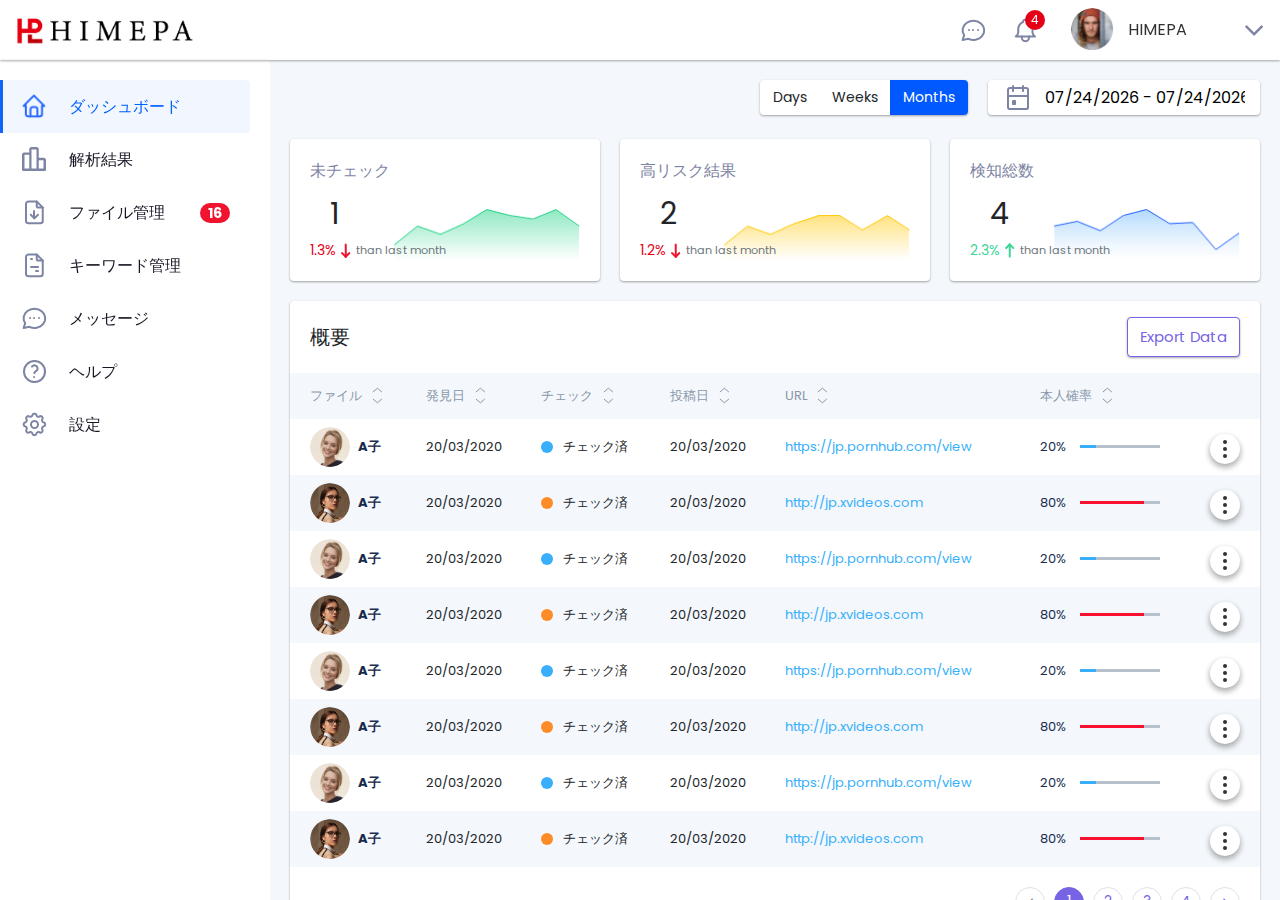
==== commit 9a267d35: "edit feedbacks" ====
--- a/index.html
+++ b/index.html
@@ -12,6 +12,7 @@
         <script src="./vendor/highchart/highcharts.js" defer="defer"></script>
         <script src="./vendor/daterangepicker/moment.min.js" defer="defer"></script>
         <script src="./vendor/daterangepicker/daterangepicker.js" defer="defer"></script>
+        <script src="./vendor/dropzone/dropzone.js" defer="defer"></script>
         <script src="./js/app.js" defer="defer"></script>
         <script src="./js/chart.js" defer="defer"></script>
     </head>
@@ -23,33 +24,6 @@
             <header class="header">
                 <div class="header__inner"><a class="header__logo" href="./index.html"><img src="./images/logo.png" alt="" /></a>
                     <div class="header__elements">
-                        <ul class="h-nav">
-                            <li class="h-nav__item"><a class="h-nav__link" href="#!"><img src="./images/icon-comment.png" alt="" /></a></li>
-                            <li class="h-nav__item"><a class="h-nav__link" href="#!"><img src="./images/icon-bell.png" alt="" /><span class="h-nav__num">4</span></a>
-                                <div class="h-nav__menu"><a class="h-notification media" href="#!">
-                                        <div class="media-body">
-                                            <div class="h-notification__text">Lorem ipsum dolor sit amet consectetur adipisicing elit. Laborum aut exercitationem, assumenda iusto esse eius laboriosam dolores deleniti recusandae corrupti aliquid quo, a blanditiis explicabo voluptatibus illo provident aliquam suscipit.</div>
-                                            <div class="h-notification__time">23/06/2020</div>
-                                        </div>
-                                    </a><a class="h-notification media" href="#!">
-                                        <div class="media-body">
-                                            <div class="h-notification__text">Lorem ipsum dolor sit amet consectetur adipisicing elit. Laborum aut exercitationem, assumenda iusto esse eius laboriosam dolores deleniti recusandae corrupti aliquid quo, a blanditiis explicabo voluptatibus illo provident aliquam suscipit.</div>
-                                            <div class="h-notification__time">23/06/2020</div>
-                                        </div>
-                                    </a><a class="h-notification media" href="#!">
-                                        <div class="media-body">
-                                            <div class="h-notification__text">Lorem ipsum dolor sit amet consectetur adipisicing elit. Laborum aut exercitationem, assumenda iusto esse eius laboriosam dolores deleniti recusandae corrupti aliquid quo, a blanditiis explicabo voluptatibus illo provident aliquam suscipit.</div>
-                                            <div class="h-notification__time">23/06/2020</div>
-                                        </div>
-                                    </a><a class="h-notification media" href="#!">
-                                        <div class="media-body">
-                                            <div class="h-notification__text">Lorem ipsum dolor sit amet consectetur adipisicing elit. Laborum aut exercitationem, assumenda iusto esse eius laboriosam dolores deleniti recusandae corrupti aliquid quo, a blanditiis explicabo voluptatibus illo provident aliquam suscipit.</div>
-                                            <div class="h-notification__time">23/06/2020</div>
-                                        </div>
-                                    </a><a class="h-nav__viewall" href="./account-notification.html">Xem tất cả thông báo</a>
-                                </div>
-                            </li>
-                        </ul>
                         <section class="navbar js-navbar">
                             <div class="navbar__backdrop js-navbar-toggle"></div>
                             <div class="navbar__wrapper">
@@ -62,6 +36,69 @@
                                         </a>
                                         <div class="h-user__dropdown"><a class="h-user__item" href="#!"><i class="fa fa-user fa-fw mr-2"></i>Profile</a><a class="h-user__item" href="#!"><i class="fa fa-power-off fa-fw mr-2"></i>Log out</a></div>
                                     </nav>
+                                    <ul class="h-nav">
+                                        <li class="h-nav__item"><a class="h-nav__link" href="#!"><img src="./images/icon-comment.png" alt="" />
+                                                <div class="h-nav__text">Comments</div>
+                                            </a>
+                                            <div class="h-nav__menu"><a class="h-notification media" href="#!">
+                                                    <div class="media-body">
+                                                        <div class="h-notification__text">Lorem ipsum dolor sit amet consectetur adipisicing elit. Laborum aut exercitationem, assumenda iusto esse eius laboriosam dolores deleniti recusandae corrupti aliquid quo, a blanditiis explicabo voluptatibus illo provident aliquam suscipit.</div>
+                                                        <div class="h-notification__time">23/06/2020</div>
+                                                    </div>
+                                                </a><a class="h-notification media" href="#!">
+                                                    <div class="media-body">
+                                                        <div class="h-notification__text">Lorem ipsum dolor sit amet consectetur adipisicing elit. Laborum aut exercitationem, assumenda iusto esse eius laboriosam dolores deleniti recusandae corrupti aliquid quo, a blanditiis explicabo voluptatibus illo provident aliquam suscipit.</div>
+                                                        <div class="h-notification__time">23/06/2020</div>
+                                                    </div>
+                                                </a><a class="h-notification media" href="#!">
+                                                    <div class="media-body">
+                                                        <div class="h-notification__text">Lorem ipsum dolor sit amet consectetur adipisicing elit. Laborum aut exercitationem, assumenda iusto esse eius laboriosam dolores deleniti recusandae corrupti aliquid quo, a blanditiis explicabo voluptatibus illo provident aliquam suscipit.</div>
+                                                        <div class="h-notification__time">23/06/2020</div>
+                                                    </div>
+                                                </a><a class="h-notification media" href="#!">
+                                                    <div class="media-body">
+                                                        <div class="h-notification__text">Lorem ipsum dolor sit amet consectetur adipisicing elit. Laborum aut exercitationem, assumenda iusto esse eius laboriosam dolores deleniti recusandae corrupti aliquid quo, a blanditiis explicabo voluptatibus illo provident aliquam suscipit.</div>
+                                                        <div class="h-notification__time">23/06/2020</div>
+                                                    </div>
+                                                </a><a class="h-nav__viewall" href="./account-notification.html">Xem tất cả bình luận</a>
+                                            </div>
+                                        </li>
+                                        <li class="h-nav__item"><a class="h-nav__link" href="#!"><img src="./images/icon-bell.png" alt="" />
+                                                <div class="h-nav__text">Notifications</div><span class="h-nav__num">4</span>
+                                            </a>
+                                            <div class="h-nav__menu"><a class="h-notification media" href="#!">
+                                                    <div class="media-body">
+                                                        <div class="h-notification__text">Lorem ipsum dolor sit amet consectetur adipisicing elit. Laborum aut exercitationem, assumenda iusto esse eius laboriosam dolores deleniti recusandae corrupti aliquid quo, a blanditiis explicabo voluptatibus illo provident aliquam suscipit.</div>
+                                                        <div class="h-notification__time">23/06/2020</div>
+                                                    </div>
+                                                </a><a class="h-notification media" href="#!">
+                                                    <div class="media-body">
+                                                        <div class="h-notification__text">Lorem ipsum dolor sit amet consectetur adipisicing elit. Laborum aut exercitationem, assumenda iusto esse eius laboriosam dolores deleniti recusandae corrupti aliquid quo, a blanditiis explicabo voluptatibus illo provident aliquam suscipit.</div>
+                                                        <div class="h-notification__time">23/06/2020</div>
+                                                    </div>
+                                                </a><a class="h-notification media" href="#!">
+                                                    <div class="media-body">
+                                                        <div class="h-notification__text">Lorem ipsum dolor sit amet consectetur adipisicing elit. Laborum aut exercitationem, assumenda iusto esse eius laboriosam dolores deleniti recusandae corrupti aliquid quo, a blanditiis explicabo voluptatibus illo provident aliquam suscipit.</div>
+                                                        <div class="h-notification__time">23/06/2020</div>
+                                                    </div>
+                                                </a><a class="h-notification media" href="#!">
+                                                    <div class="media-body">
+                                                        <div class="h-notification__text">Lorem ipsum dolor sit amet consectetur adipisicing elit. Laborum aut exercitationem, assumenda iusto esse eius laboriosam dolores deleniti recusandae corrupti aliquid quo, a blanditiis explicabo voluptatibus illo provident aliquam suscipit.</div>
+                                                        <div class="h-notification__time">23/06/2020</div>
+                                                    </div>
+                                                </a><a class="h-nav__viewall" href="./account-notification.html">Xem tất cả thông báo</a>
+                                            </div>
+                                        </li>
+                                    </ul>
+                                    <ul class="menu">
+                                        <li class="menu-item"><a class="menu-link active" href="#!"><img src="./images/icon-home.png" alt="" /><span class="menu-text">ダッシュボード</span></a></li>
+                                        <li class="menu-item"><a class="menu-link" href="./result.html"><img src="./images/icon-bar-chart.png" alt="" /><span class="menu-text">解析結果</span></a></li>
+                                        <li class="menu-item"><a class="menu-link" href="./file.html"><img src="./images/icon-download.png" alt="" /><span class="menu-text">ファイル管理</span><span class="menu-number">16</span></a></li>
+                                        <li class="menu-item"><a class="menu-link" href="./keywords.html"><img src="./images/icon-file-text.png" alt="" /><span class="menu-text">キーワード管理</span></a></li>
+                                        <li class="menu-item"><a class="menu-link" href="#!"><img src="./images/icon-comment.png" alt="" /><span class="menu-text">メッセージ</span></a></li>
+                                        <li class="menu-item"><a class="menu-link" href="#!"><img src="./images/icon-help.png" alt="" /><span class="menu-text">ヘルプ</span></a></li>
+                                        <li class="menu-item"><a class="menu-link" href="#!"><img src="./images/icon-cog.png" alt="" /><span class="menu-text">設定</span></a></li>
+                                    </ul>
                                 </div>
                             </div>
                         </section>
@@ -70,17 +107,7 @@
                 </div>
             </header>
             <div class="page__main">
-                <div class="page__sidebar">
-                    <ul class="menu">
-                        <li class="menu-item"><a class="menu-link active" href="#!"><img src="./images/icon-home.png" alt="" /><span class="menu-text">ダッシュボード</span></a></li>
-                        <li class="menu-item"><a class="menu-link" href="./result.html"><img src="./images/icon-bar-chart.png" alt="" /><span class="menu-text">解析結果</span></a></li>
-                        <li class="menu-item"><a class="menu-link" href="./file.html"><img src="./images/icon-download.png" alt="" /><span class="menu-text">ファイル管理</span><span class="menu-number">16</span></a></li>
-                        <li class="menu-item"><a class="menu-link" href="./keywords.html"><img src="./images/icon-file-text.png" alt="" /><span class="menu-text">キーワード管理</span></a></li>
-                        <li class="menu-item"><a class="menu-link" href="#!"><img src="./images/icon-comment.png" alt="" /><span class="menu-text">メッセージ</span></a></li>
-                        <li class="menu-item"><a class="menu-link" href="#!"><img src="./images/icon-help.png" alt="" /><span class="menu-text">ヘルプ</span></a></li>
-                        <li class="menu-item"><a class="menu-link" href="#!"><img src="./images/icon-cog.png" alt="" /><span class="menu-text">設定</span></a></li>
-                    </ul>
-                </div>
+                <div class="page__sidebar"></div>
                 <div class="page__content">
                     <!-- main content-->
                     <!-- page header-->
@@ -119,12 +146,72 @@
                         <table class="table table-borderless m-table">
                             <thead>
                                 <tr>
-                                    <th>ファイル</th>
-                                    <th>発見日</th>
-                                    <th>チェック</th>
-                                    <th>投稿日</th>
-                                    <th>URL</th>
-                                    <th>本人確率</th>
+                                    <th>
+                                        <div class="m-sort">
+                                            <div class="m-sort__text">ファイル</div>
+                                            <div class="m-sort__icons">
+                                                <input class="m-sort__check-1" type="checkbox" />
+                                                <input class="m-sort__check-2" type="checkbox" />
+                                                <div class="m-sort__icon m-sort__icon--up"><img src="./images/icon-chevron-up.png" alt="" /></div>
+                                                <div class="m-sort__icon m-sort__icon--down"><img src="./images/icon-chevron-down.png" alt="" /></div>
+                                            </div>
+                                        </div>
+                                    </th>
+                                    <th>
+                                        <div class="m-sort">
+                                            <div class="m-sort__text">発見日</div>
+                                            <div class="m-sort__icons">
+                                                <input class="m-sort__check-1" type="checkbox" />
+                                                <input class="m-sort__check-2" type="checkbox" />
+                                                <div class="m-sort__icon m-sort__icon--up"><img src="./images/icon-chevron-up.png" alt="" /></div>
+                                                <div class="m-sort__icon m-sort__icon--down"><img src="./images/icon-chevron-down.png" alt="" /></div>
+                                            </div>
+                                        </div>
+                                    </th>
+                                    <th>
+                                        <div class="m-sort">
+                                            <div class="m-sort__text">チェック</div>
+                                            <div class="m-sort__icons">
+                                                <input class="m-sort__check-1" type="checkbox" />
+                                                <input class="m-sort__check-2" type="checkbox" />
+                                                <div class="m-sort__icon m-sort__icon--up"><img src="./images/icon-chevron-up.png" alt="" /></div>
+                                                <div class="m-sort__icon m-sort__icon--down"><img src="./images/icon-chevron-down.png" alt="" /></div>
+                                            </div>
+                                        </div>
+                                    </th>
+                                    <th>
+                                        <div class="m-sort">
+                                            <div class="m-sort__text">投稿日</div>
+                                            <div class="m-sort__icons">
+                                                <input class="m-sort__check-1" type="checkbox" />
+                                                <input class="m-sort__check-2" type="checkbox" />
+                                                <div class="m-sort__icon m-sort__icon--up"><img src="./images/icon-chevron-up.png" alt="" /></div>
+                                                <div class="m-sort__icon m-sort__icon--down"><img src="./images/icon-chevron-down.png" alt="" /></div>
+                                            </div>
+                                        </div>
+                                    </th>
+                                    <th>
+                                        <div class="m-sort">
+                                            <div class="m-sort__text">URL</div>
+                                            <div class="m-sort__icons">
+                                                <input class="m-sort__check-1" type="checkbox" />
+                                                <input class="m-sort__check-2" type="checkbox" />
+                                                <div class="m-sort__icon m-sort__icon--up"><img src="./images/icon-chevron-up.png" alt="" /></div>
+                                                <div class="m-sort__icon m-sort__icon--down"><img src="./images/icon-chevron-down.png" alt="" /></div>
+                                            </div>
+                                        </div>
+                                    </th>
+                                    <th>
+                                        <div class="m-sort">
+                                            <div class="m-sort__text">本人確率</div>
+                                            <div class="m-sort__icons">
+                                                <input class="m-sort__check-1" type="checkbox" />
+                                                <input class="m-sort__check-2" type="checkbox" />
+                                                <div class="m-sort__icon m-sort__icon--up"><img src="./images/icon-chevron-up.png" alt="" /></div>
+                                                <div class="m-sort__icon m-sort__icon--down"><img src="./images/icon-chevron-down.png" alt="" /></div>
+                                            </div>
+                                        </div>
+                                    </th>
                                     <th width="1%"></th>
                                 </tr>
                             </thead>
@@ -372,6 +459,10 @@
                     </section>
                 </div>
             </div>
+            <!-- footer-->
+            <footer class="footer">
+                <div class="footer__wrapper"><a class="footer__btn active" href="#!"><img src="./images/icon-home-light.png" alt="" /></a><a class="footer__btn" href="#!"><img src="./images/icon-bar-chart-light.png" alt="" /></a><a class="footer__btn" href="#!"><img src="./images/icon-file-text-light.png" alt="" /></a><a class="footer__btn" href="#!"><img src="./images/icon-download-light.png" alt="" /></a></div>
+            </footer>
         </div>
     </body>
 </html>
--- a/css/libs.css
+++ b/css/libs.css
@@ -1,4 +1,4 @@
 /*!
  *  Font Awesome 4.7.0 by @davegandy - http://fontawesome.io - @fontawesome
  *  License - http://fontawesome.io/license (Font: SIL OFL 1.1, CSS: MIT License)
- */@font-face{font-family:FontAwesome;src:url(../fonts/fontawesome-webfont.eot?v=4.7.0);src:url(../fonts/fontawesome-webfont.eot?#iefix&v=4.7.0) format('embedded-opentype'),url(../fonts/fontawesome-webfont.woff2?v=4.7.0) format('woff2'),url(../fonts/fontawesome-webfont.woff?v=4.7.0) format('woff'),url(../fonts/fontawesome-webfont.ttf?v=4.7.0) format('truetype'),url(../fonts/fontawesome-webfont.svg?v=4.7.0#fontawesomeregular) format('svg');font-weight:400;font-style:normal}.fa{display:inline-block;font:normal normal normal 14px/1 FontAwesome;font-size:inherit;text-rendering:auto;-webkit-font-smoothing:antialiased;-moz-osx-font-smoothing:grayscale}.fa-lg{font-size:1.33333333em;line-height:.75em;vertical-align:-15%}.fa-2x{font-size:2em}.fa-3x{font-size:3em}.fa-4x{font-size:4em}.fa-5x{font-size:5em}.fa-fw{width:1.28571429em;text-align:center}.fa-ul{padding-left:0;margin-left:2.14285714em;list-style-type:none}.fa-ul>li{position:relative}.fa-li{position:absolute;left:-2.14285714em;width:2.14285714em;top:.14285714em;text-align:center}.fa-li.fa-lg{left:-1.85714286em}.fa-border{padding:.2em .25em .15em;border:solid .08em #eee;border-radius:.1em}.fa-pull-left{float:left}.fa-pull-right{float:right}.fa.fa-pull-left{margin-right:.3em}.fa.fa-pull-right{margin-left:.3em}.pull-right{float:right}.pull-left{float:left}.fa.pull-left{margin-right:.3em}.fa.pull-right{margin-left:.3em}.fa-spin{-webkit-animation:fa-spin 2s infinite linear;animation:fa-spin 2s infinite linear}.fa-pulse{-webkit-animation:fa-spin 1s infinite steps(8);animation:fa-spin 1s infinite steps(8)}@-webkit-keyframes fa-spin{0%{-webkit-transform:rotate(0);transform:rotate(0)}100%{-webkit-transform:rotate(359deg);transform:rotate(359deg)}}@keyframes fa-spin{0%{-webkit-transform:rotate(0);transform:rotate(0)}100%{-webkit-transform:rotate(359deg);transform:rotate(359deg)}}.fa-rotate-90{-webkit-transform:rotate(90deg);-ms-transform:rotate(90deg);transform:rotate(90deg)}.fa-rotate-180{-webkit-transform:rotate(180deg);-ms-transform:rotate(180deg);transform:rotate(180deg)}.fa-rotate-270{-webkit-transform:rotate(270deg);-ms-transform:rotate(270deg);transform:rotate(270deg)}.fa-flip-horizontal{-webkit-transform:scale(-1,1);-ms-transform:scale(-1,1);transform:scale(-1,1)}.fa-flip-vertical{-webkit-transform:scale(1,-1);-ms-transform:scale(1,-1);transform:scale(1,-1)}:root .fa-flip-horizontal,:root .fa-flip-vertical,:root .fa-rotate-180,:root .fa-rotate-270,:root .fa-rotate-90{filter:none}.fa-stack{position:relative;display:inline-block;width:2em;height:2em;line-height:2em;vertical-align:middle}.fa-stack-1x,.fa-stack-2x{position:absolute;left:0;width:100%;text-align:center}.fa-stack-1x{line-height:inherit}.fa-stack-2x{font-size:2em}.fa-inverse{color:#fff}.fa-glass:before{content:"\f000"}.fa-music:before{content:"\f001"}.fa-search:before{content:"\f002"}.fa-envelope-o:before{content:"\f003"}.fa-heart:before{content:"\f004"}.fa-star:before{content:"\f005"}.fa-star-o:before{content:"\f006"}.fa-user:before{content:"\f007"}.fa-film:before{content:"\f008"}.fa-th-large:before{content:"\f009"}.fa-th:before{content:"\f00a"}.fa-th-list:before{content:"\f00b"}.fa-check:before{content:"\f00c"}.fa-close:before,.fa-remove:before,.fa-times:before{content:"\f00d"}.fa-search-plus:before{content:"\f00e"}.fa-search-minus:before{content:"\f010"}.fa-power-off:before{content:"\f011"}.fa-signal:before{content:"\f012"}.fa-cog:before,.fa-gear:before{content:"\f013"}.fa-trash-o:before{content:"\f014"}.fa-home:before{content:"\f015"}.fa-file-o:before{content:"\f016"}.fa-clock-o:before{content:"\f017"}.fa-road:before{content:"\f018"}.fa-download:before{content:"\f019"}.fa-arrow-circle-o-down:before{content:"\f01a"}.fa-arrow-circle-o-up:before{content:"\f01b"}.fa-inbox:before{content:"\f01c"}.fa-play-circle-o:before{content:"\f01d"}.fa-repeat:before,.fa-rotate-right:before{content:"\f01e"}.fa-refresh:before{content:"\f021"}.fa-list-alt:before{content:"\f022"}.fa-lock:before{content:"\f023"}.fa-flag:before{content:"\f024"}.fa-headphones:before{content:"\f025"}.fa-volume-off:before{content:"\f026"}.fa-volume-down:before{content:"\f027"}.fa-volume-up:before{content:"\f028"}.fa-qrcode:before{content:"\f029"}.fa-barcode:before{content:"\f02a"}.fa-tag:before{content:"\f02b"}.fa-tags:before{content:"\f02c"}.fa-book:before{content:"\f02d"}.fa-bookmark:before{content:"\f02e"}.fa-print:before{content:"\f02f"}.fa-camera:before{content:"\f030"}.fa-font:before{content:"\f031"}.fa-bold:before{content:"\f032"}.fa-italic:before{content:"\f033"}.fa-text-height:before{content:"\f034"}.fa-text-width:before{content:"\f035"}.fa-align-left:before{content:"\f036"}.fa-align-center:before{content:"\f037"}.fa-align-right:before{content:"\f038"}.fa-align-justify:before{content:"\f039"}.fa-list:before{content:"\f03a"}.fa-dedent:before,.fa-outdent:before{content:"\f03b"}.fa-indent:before{content:"\f03c"}.fa-video-camera:before{content:"\f03d"}.fa-image:before,.fa-photo:before,.fa-picture-o:before{content:"\f03e"}.fa-pencil:before{content:"\f040"}.fa-map-marker:before{content:"\f041"}.fa-adjust:before{content:"\f042"}.fa-tint:before{content:"\f043"}.fa-edit:before,.fa-pencil-square-o:before{content:"\f044"}.fa-share-square-o:before{content:"\f045"}.fa-check-square-o:before{content:"\f046"}.fa-arrows:before{content:"\f047"}.fa-step-backward:before{content:"\f048"}.fa-fast-backward:before{content:"\f049"}.fa-backward:before{content:"\f04a"}.fa-play:before{content:"\f04b"}.fa-pause:before{content:"\f04c"}.fa-stop:before{content:"\f04d"}.fa-forward:before{content:"\f04e"}.fa-fast-forward:before{content:"\f050"}.fa-step-forward:before{content:"\f051"}.fa-eject:before{content:"\f052"}.fa-chevron-left:before{content:"\f053"}.fa-chevron-right:before{content:"\f054"}.fa-plus-circle:before{content:"\f055"}.fa-minus-circle:before{content:"\f056"}.fa-times-circle:before{content:"\f057"}.fa-check-circle:before{content:"\f058"}.fa-question-circle:before{content:"\f059"}.fa-info-circle:before{content:"\f05a"}.fa-crosshairs:before{content:"\f05b"}.fa-times-circle-o:before{content:"\f05c"}.fa-check-circle-o:before{content:"\f05d"}.fa-ban:before{content:"\f05e"}.fa-arrow-left:before{content:"\f060"}.fa-arrow-right:before{content:"\f061"}.fa-arrow-up:before{content:"\f062"}.fa-arrow-down:before{content:"\f063"}.fa-mail-forward:before,.fa-share:before{content:"\f064"}.fa-expand:before{content:"\f065"}.fa-compress:before{content:"\f066"}.fa-plus:before{content:"\f067"}.fa-minus:before{content:"\f068"}.fa-asterisk:before{content:"\f069"}.fa-exclamation-circle:before{content:"\f06a"}.fa-gift:before{content:"\f06b"}.fa-leaf:before{content:"\f06c"}.fa-fire:before{content:"\f06d"}.fa-eye:before{content:"\f06e"}.fa-eye-slash:before{content:"\f070"}.fa-exclamation-triangle:before,.fa-warning:before{content:"\f071"}.fa-plane:before{content:"\f072"}.fa-calendar:before{content:"\f073"}.fa-random:before{content:"\f074"}.fa-comment:before{content:"\f075"}.fa-magnet:before{content:"\f076"}.fa-chevron-up:before{content:"\f077"}.fa-chevron-down:before{content:"\f078"}.fa-retweet:before{content:"\f079"}.fa-shopping-cart:before{content:"\f07a"}.fa-folder:before{content:"\f07b"}.fa-folder-open:before{content:"\f07c"}.fa-arrows-v:before{content:"\f07d"}.fa-arrows-h:before{content:"\f07e"}.fa-bar-chart-o:before,.fa-bar-chart:before{content:"\f080"}.fa-twitter-square:before{content:"\f081"}.fa-facebook-square:before{content:"\f082"}.fa-camera-retro:before{content:"\f083"}.fa-key:before{content:"\f084"}.fa-cogs:before,.fa-gears:before{content:"\f085"}.fa-comments:before{content:"\f086"}.fa-thumbs-o-up:before{content:"\f087"}.fa-thumbs-o-down:before{content:"\f088"}.fa-star-half:before{content:"\f089"}.fa-heart-o:before{content:"\f08a"}.fa-sign-out:before{content:"\f08b"}.fa-linkedin-square:before{content:"\f08c"}.fa-thumb-tack:before{content:"\f08d"}.fa-external-link:before{content:"\f08e"}.fa-sign-in:before{content:"\f090"}.fa-trophy:before{content:"\f091"}.fa-github-square:before{content:"\f092"}.fa-upload:before{content:"\f093"}.fa-lemon-o:before{content:"\f094"}.fa-phone:before{content:"\f095"}.fa-square-o:before{content:"\f096"}.fa-bookmark-o:before{content:"\f097"}.fa-phone-square:before{content:"\f098"}.fa-twitter:before{content:"\f099"}.fa-facebook-f:before,.fa-facebook:before{content:"\f09a"}.fa-github:before{content:"\f09b"}.fa-unlock:before{content:"\f09c"}.fa-credit-card:before{content:"\f09d"}.fa-feed:before,.fa-rss:before{content:"\f09e"}.fa-hdd-o:before{content:"\f0a0"}.fa-bullhorn:before{content:"\f0a1"}.fa-bell:before{content:"\f0f3"}.fa-certificate:before{content:"\f0a3"}.fa-hand-o-right:before{content:"\f0a4"}.fa-hand-o-left:before{content:"\f0a5"}.fa-hand-o-up:before{content:"\f0a6"}.fa-hand-o-down:before{content:"\f0a7"}.fa-arrow-circle-left:before{content:"\f0a8"}.fa-arrow-circle-right:before{content:"\f0a9"}.fa-arrow-circle-up:before{content:"\f0aa"}.fa-arrow-circle-down:before{content:"\f0ab"}.fa-globe:before{content:"\f0ac"}.fa-wrench:before{content:"\f0ad"}.fa-tasks:before{content:"\f0ae"}.fa-filter:before{content:"\f0b0"}.fa-briefcase:before{content:"\f0b1"}.fa-arrows-alt:before{content:"\f0b2"}.fa-group:before,.fa-users:before{content:"\f0c0"}.fa-chain:before,.fa-link:before{content:"\f0c1"}.fa-cloud:before{content:"\f0c2"}.fa-flask:before{content:"\f0c3"}.fa-cut:before,.fa-scissors:before{content:"\f0c4"}.fa-copy:before,.fa-files-o:before{content:"\f0c5"}.fa-paperclip:before{content:"\f0c6"}.fa-floppy-o:before,.fa-save:before{content:"\f0c7"}.fa-square:before{content:"\f0c8"}.fa-bars:before,.fa-navicon:before,.fa-reorder:before{content:"\f0c9"}.fa-list-ul:before{content:"\f0ca"}.fa-list-ol:before{content:"\f0cb"}.fa-strikethrough:before{content:"\f0cc"}.fa-underline:before{content:"\f0cd"}.fa-table:before{content:"\f0ce"}.fa-magic:before{content:"\f0d0"}.fa-truck:before{content:"\f0d1"}.fa-pinterest:before{content:"\f0d2"}.fa-pinterest-square:before{content:"\f0d3"}.fa-google-plus-square:before{content:"\f0d4"}.fa-google-plus:before{content:"\f0d5"}.fa-money:before{content:"\f0d6"}.fa-caret-down:before{content:"\f0d7"}.fa-caret-up:before{content:"\f0d8"}.fa-caret-left:before{content:"\f0d9"}.fa-caret-right:before{content:"\f0da"}.fa-columns:before{content:"\f0db"}.fa-sort:before,.fa-unsorted:before{content:"\f0dc"}.fa-sort-desc:before,.fa-sort-down:before{content:"\f0dd"}.fa-sort-asc:before,.fa-sort-up:before{content:"\f0de"}.fa-envelope:before{content:"\f0e0"}.fa-linkedin:before{content:"\f0e1"}.fa-rotate-left:before,.fa-undo:before{content:"\f0e2"}.fa-gavel:before,.fa-legal:before{content:"\f0e3"}.fa-dashboard:before,.fa-tachometer:before{content:"\f0e4"}.fa-comment-o:before{content:"\f0e5"}.fa-comments-o:before{content:"\f0e6"}.fa-bolt:before,.fa-flash:before{content:"\f0e7"}.fa-sitemap:before{content:"\f0e8"}.fa-umbrella:before{content:"\f0e9"}.fa-clipboard:before,.fa-paste:before{content:"\f0ea"}.fa-lightbulb-o:before{content:"\f0eb"}.fa-exchange:before{content:"\f0ec"}.fa-cloud-download:before{content:"\f0ed"}.fa-cloud-upload:before{content:"\f0ee"}.fa-user-md:before{content:"\f0f0"}.fa-stethoscope:before{content:"\f0f1"}.fa-suitcase:before{content:"\f0f2"}.fa-bell-o:before{content:"\f0a2"}.fa-coffee:before{content:"\f0f4"}.fa-cutlery:before{content:"\f0f5"}.fa-file-text-o:before{content:"\f0f6"}.fa-building-o:before{content:"\f0f7"}.fa-hospital-o:before{content:"\f0f8"}.fa-ambulance:before{content:"\f0f9"}.fa-medkit:before{content:"\f0fa"}.fa-fighter-jet:before{content:"\f0fb"}.fa-beer:before{content:"\f0fc"}.fa-h-square:before{content:"\f0fd"}.fa-plus-square:before{content:"\f0fe"}.fa-angle-double-left:before{content:"\f100"}.fa-angle-double-right:before{content:"\f101"}.fa-angle-double-up:before{content:"\f102"}.fa-angle-double-down:before{content:"\f103"}.fa-angle-left:before{content:"\f104"}.fa-angle-right:before{content:"\f105"}.fa-angle-up:before{content:"\f106"}.fa-angle-down:before{content:"\f107"}.fa-desktop:before{content:"\f108"}.fa-laptop:before{content:"\f109"}.fa-tablet:before{content:"\f10a"}.fa-mobile-phone:before,.fa-mobile:before{content:"\f10b"}.fa-circle-o:before{content:"\f10c"}.fa-quote-left:before{content:"\f10d"}.fa-quote-right:before{content:"\f10e"}.fa-spinner:before{content:"\f110"}.fa-circle:before{content:"\f111"}.fa-mail-reply:before,.fa-reply:before{content:"\f112"}.fa-github-alt:before{content:"\f113"}.fa-folder-o:before{content:"\f114"}.fa-folder-open-o:before{content:"\f115"}.fa-smile-o:before{content:"\f118"}.fa-frown-o:before{content:"\f119"}.fa-meh-o:before{content:"\f11a"}.fa-gamepad:before{content:"\f11b"}.fa-keyboard-o:before{content:"\f11c"}.fa-flag-o:before{content:"\f11d"}.fa-flag-checkered:before{content:"\f11e"}.fa-terminal:before{content:"\f120"}.fa-code:before{content:"\f121"}.fa-mail-reply-all:before,.fa-reply-all:before{content:"\f122"}.fa-star-half-empty:before,.fa-star-half-full:before,.fa-star-half-o:before{content:"\f123"}.fa-location-arrow:before{content:"\f124"}.fa-crop:before{content:"\f125"}.fa-code-fork:before{content:"\f126"}.fa-chain-broken:before,.fa-unlink:before{content:"\f127"}.fa-question:before{content:"\f128"}.fa-info:before{content:"\f129"}.fa-exclamation:before{content:"\f12a"}.fa-superscript:before{content:"\f12b"}.fa-subscript:before{content:"\f12c"}.fa-eraser:before{content:"\f12d"}.fa-puzzle-piece:before{content:"\f12e"}.fa-microphone:before{content:"\f130"}.fa-microphone-slash:before{content:"\f131"}.fa-shield:before{content:"\f132"}.fa-calendar-o:before{content:"\f133"}.fa-fire-extinguisher:before{content:"\f134"}.fa-rocket:before{content:"\f135"}.fa-maxcdn:before{content:"\f136"}.fa-chevron-circle-left:before{content:"\f137"}.fa-chevron-circle-right:before{content:"\f138"}.fa-chevron-circle-up:before{content:"\f139"}.fa-chevron-circle-down:before{content:"\f13a"}.fa-html5:before{content:"\f13b"}.fa-css3:before{content:"\f13c"}.fa-anchor:before{content:"\f13d"}.fa-unlock-alt:before{content:"\f13e"}.fa-bullseye:before{content:"\f140"}.fa-ellipsis-h:before{content:"\f141"}.fa-ellipsis-v:before{content:"\f142"}.fa-rss-square:before{content:"\f143"}.fa-play-circle:before{content:"\f144"}.fa-ticket:before{content:"\f145"}.fa-minus-square:before{content:"\f146"}.fa-minus-square-o:before{content:"\f147"}.fa-level-up:before{content:"\f148"}.fa-level-down:before{content:"\f149"}.fa-check-square:before{content:"\f14a"}.fa-pencil-square:before{content:"\f14b"}.fa-external-link-square:before{content:"\f14c"}.fa-share-square:before{content:"\f14d"}.fa-compass:before{content:"\f14e"}.fa-caret-square-o-down:before,.fa-toggle-down:before{content:"\f150"}.fa-caret-square-o-up:before,.fa-toggle-up:before{content:"\f151"}.fa-caret-square-o-right:before,.fa-toggle-right:before{content:"\f152"}.fa-eur:before,.fa-euro:before{content:"\f153"}.fa-gbp:before{content:"\f154"}.fa-dollar:before,.fa-usd:before{content:"\f155"}.fa-inr:before,.fa-rupee:before{content:"\f156"}.fa-cny:before,.fa-jpy:before,.fa-rmb:before,.fa-yen:before{content:"\f157"}.fa-rouble:before,.fa-rub:before,.fa-ruble:before{content:"\f158"}.fa-krw:before,.fa-won:before{content:"\f159"}.fa-bitcoin:before,.fa-btc:before{content:"\f15a"}.fa-file:before{content:"\f15b"}.fa-file-text:before{content:"\f15c"}.fa-sort-alpha-asc:before{content:"\f15d"}.fa-sort-alpha-desc:before{content:"\f15e"}.fa-sort-amount-asc:before{content:"\f160"}.fa-sort-amount-desc:before{content:"\f161"}.fa-sort-numeric-asc:before{content:"\f162"}.fa-sort-numeric-desc:before{content:"\f163"}.fa-thumbs-up:before{content:"\f164"}.fa-thumbs-down:before{content:"\f165"}.fa-youtube-square:before{content:"\f166"}.fa-youtube:before{content:"\f167"}.fa-xing:before{content:"\f168"}.fa-xing-square:before{content:"\f169"}.fa-youtube-play:before{content:"\f16a"}.fa-dropbox:before{content:"\f16b"}.fa-stack-overflow:before{content:"\f16c"}.fa-instagram:before{content:"\f16d"}.fa-flickr:before{content:"\f16e"}.fa-adn:before{content:"\f170"}.fa-bitbucket:before{content:"\f171"}.fa-bitbucket-square:before{content:"\f172"}.fa-tumblr:before{content:"\f173"}.fa-tumblr-square:before{content:"\f174"}.fa-long-arrow-down:before{content:"\f175"}.fa-long-arrow-up:before{content:"\f176"}.fa-long-arrow-left:before{content:"\f177"}.fa-long-arrow-right:before{content:"\f178"}.fa-apple:before{content:"\f179"}.fa-windows:before{content:"\f17a"}.fa-android:before{content:"\f17b"}.fa-linux:before{content:"\f17c"}.fa-dribbble:before{content:"\f17d"}.fa-skype:before{content:"\f17e"}.fa-foursquare:before{content:"\f180"}.fa-trello:before{content:"\f181"}.fa-female:before{content:"\f182"}.fa-male:before{content:"\f183"}.fa-gittip:before,.fa-gratipay:before{content:"\f184"}.fa-sun-o:before{content:"\f185"}.fa-moon-o:before{content:"\f186"}.fa-archive:before{content:"\f187"}.fa-bug:before{content:"\f188"}.fa-vk:before{content:"\f189"}.fa-weibo:before{content:"\f18a"}.fa-renren:before{content:"\f18b"}.fa-pagelines:before{content:"\f18c"}.fa-stack-exchange:before{content:"\f18d"}.fa-arrow-circle-o-right:before{content:"\f18e"}.fa-arrow-circle-o-left:before{content:"\f190"}.fa-caret-square-o-left:before,.fa-toggle-left:before{content:"\f191"}.fa-dot-circle-o:before{content:"\f192"}.fa-wheelchair:before{content:"\f193"}.fa-vimeo-square:before{content:"\f194"}.fa-try:before,.fa-turkish-lira:before{content:"\f195"}.fa-plus-square-o:before{content:"\f196"}.fa-space-shuttle:before{content:"\f197"}.fa-slack:before{content:"\f198"}.fa-envelope-square:before{content:"\f199"}.fa-wordpress:before{content:"\f19a"}.fa-openid:before{content:"\f19b"}.fa-bank:before,.fa-institution:before,.fa-university:before{content:"\f19c"}.fa-graduation-cap:before,.fa-mortar-board:before{content:"\f19d"}.fa-yahoo:before{content:"\f19e"}.fa-google:before{content:"\f1a0"}.fa-reddit:before{content:"\f1a1"}.fa-reddit-square:before{content:"\f1a2"}.fa-stumbleupon-circle:before{content:"\f1a3"}.fa-stumbleupon:before{content:"\f1a4"}.fa-delicious:before{content:"\f1a5"}.fa-digg:before{content:"\f1a6"}.fa-pied-piper-pp:before{content:"\f1a7"}.fa-pied-piper-alt:before{content:"\f1a8"}.fa-drupal:before{content:"\f1a9"}.fa-joomla:before{content:"\f1aa"}.fa-language:before{content:"\f1ab"}.fa-fax:before{content:"\f1ac"}.fa-building:before{content:"\f1ad"}.fa-child:before{content:"\f1ae"}.fa-paw:before{content:"\f1b0"}.fa-spoon:before{content:"\f1b1"}.fa-cube:before{content:"\f1b2"}.fa-cubes:before{content:"\f1b3"}.fa-behance:before{content:"\f1b4"}.fa-behance-square:before{content:"\f1b5"}.fa-steam:before{content:"\f1b6"}.fa-steam-square:before{content:"\f1b7"}.fa-recycle:before{content:"\f1b8"}.fa-automobile:before,.fa-car:before{content:"\f1b9"}.fa-cab:before,.fa-taxi:before{content:"\f1ba"}.fa-tree:before{content:"\f1bb"}.fa-spotify:before{content:"\f1bc"}.fa-deviantart:before{content:"\f1bd"}.fa-soundcloud:before{content:"\f1be"}.fa-database:before{content:"\f1c0"}.fa-file-pdf-o:before{content:"\f1c1"}.fa-file-word-o:before{content:"\f1c2"}.fa-file-excel-o:before{content:"\f1c3"}.fa-file-powerpoint-o:before{content:"\f1c4"}.fa-file-image-o:before,.fa-file-photo-o:before,.fa-file-picture-o:before{content:"\f1c5"}.fa-file-archive-o:before,.fa-file-zip-o:before{content:"\f1c6"}.fa-file-audio-o:before,.fa-file-sound-o:before{content:"\f1c7"}.fa-file-movie-o:before,.fa-file-video-o:before{content:"\f1c8"}.fa-file-code-o:before{content:"\f1c9"}.fa-vine:before{content:"\f1ca"}.fa-codepen:before{content:"\f1cb"}.fa-jsfiddle:before{content:"\f1cc"}.fa-life-bouy:before,.fa-life-buoy:before,.fa-life-ring:before,.fa-life-saver:before,.fa-support:before{content:"\f1cd"}.fa-circle-o-notch:before{content:"\f1ce"}.fa-ra:before,.fa-rebel:before,.fa-resistance:before{content:"\f1d0"}.fa-empire:before,.fa-ge:before{content:"\f1d1"}.fa-git-square:before{content:"\f1d2"}.fa-git:before{content:"\f1d3"}.fa-hacker-news:before,.fa-y-combinator-square:before,.fa-yc-square:before{content:"\f1d4"}.fa-tencent-weibo:before{content:"\f1d5"}.fa-qq:before{content:"\f1d6"}.fa-wechat:before,.fa-weixin:before{content:"\f1d7"}.fa-paper-plane:before,.fa-send:before{content:"\f1d8"}.fa-paper-plane-o:before,.fa-send-o:before{content:"\f1d9"}.fa-history:before{content:"\f1da"}.fa-circle-thin:before{content:"\f1db"}.fa-header:before{content:"\f1dc"}.fa-paragraph:before{content:"\f1dd"}.fa-sliders:before{content:"\f1de"}.fa-share-alt:before{content:"\f1e0"}.fa-share-alt-square:before{content:"\f1e1"}.fa-bomb:before{content:"\f1e2"}.fa-futbol-o:before,.fa-soccer-ball-o:before{content:"\f1e3"}.fa-tty:before{content:"\f1e4"}.fa-binoculars:before{content:"\f1e5"}.fa-plug:before{content:"\f1e6"}.fa-slideshare:before{content:"\f1e7"}.fa-twitch:before{content:"\f1e8"}.fa-yelp:before{content:"\f1e9"}.fa-newspaper-o:before{content:"\f1ea"}.fa-wifi:before{content:"\f1eb"}.fa-calculator:before{content:"\f1ec"}.fa-paypal:before{content:"\f1ed"}.fa-google-wallet:before{content:"\f1ee"}.fa-cc-visa:before{content:"\f1f0"}.fa-cc-mastercard:before{content:"\f1f1"}.fa-cc-discover:before{content:"\f1f2"}.fa-cc-amex:before{content:"\f1f3"}.fa-cc-paypal:before{content:"\f1f4"}.fa-cc-stripe:before{content:"\f1f5"}.fa-bell-slash:before{content:"\f1f6"}.fa-bell-slash-o:before{content:"\f1f7"}.fa-trash:before{content:"\f1f8"}.fa-copyright:before{content:"\f1f9"}.fa-at:before{content:"\f1fa"}.fa-eyedropper:before{content:"\f1fb"}.fa-paint-brush:before{content:"\f1fc"}.fa-birthday-cake:before{content:"\f1fd"}.fa-area-chart:before{content:"\f1fe"}.fa-pie-chart:before{content:"\f200"}.fa-line-chart:before{content:"\f201"}.fa-lastfm:before{content:"\f202"}.fa-lastfm-square:before{content:"\f203"}.fa-toggle-off:before{content:"\f204"}.fa-toggle-on:before{content:"\f205"}.fa-bicycle:before{content:"\f206"}.fa-bus:before{content:"\f207"}.fa-ioxhost:before{content:"\f208"}.fa-angellist:before{content:"\f209"}.fa-cc:before{content:"\f20a"}.fa-ils:before,.fa-shekel:before,.fa-sheqel:before{content:"\f20b"}.fa-meanpath:before{content:"\f20c"}.fa-buysellads:before{content:"\f20d"}.fa-connectdevelop:before{content:"\f20e"}.fa-dashcube:before{content:"\f210"}.fa-forumbee:before{content:"\f211"}.fa-leanpub:before{content:"\f212"}.fa-sellsy:before{content:"\f213"}.fa-shirtsinbulk:before{content:"\f214"}.fa-simplybuilt:before{content:"\f215"}.fa-skyatlas:before{content:"\f216"}.fa-cart-plus:before{content:"\f217"}.fa-cart-arrow-down:before{content:"\f218"}.fa-diamond:before{content:"\f219"}.fa-ship:before{content:"\f21a"}.fa-user-secret:before{content:"\f21b"}.fa-motorcycle:before{content:"\f21c"}.fa-street-view:before{content:"\f21d"}.fa-heartbeat:before{content:"\f21e"}.fa-venus:before{content:"\f221"}.fa-mars:before{content:"\f222"}.fa-mercury:before{content:"\f223"}.fa-intersex:before,.fa-transgender:before{content:"\f224"}.fa-transgender-alt:before{content:"\f225"}.fa-venus-double:before{content:"\f226"}.fa-mars-double:before{content:"\f227"}.fa-venus-mars:before{content:"\f228"}.fa-mars-stroke:before{content:"\f229"}.fa-mars-stroke-v:before{content:"\f22a"}.fa-mars-stroke-h:before{content:"\f22b"}.fa-neuter:before{content:"\f22c"}.fa-genderless:before{content:"\f22d"}.fa-facebook-official:before{content:"\f230"}.fa-pinterest-p:before{content:"\f231"}.fa-whatsapp:before{content:"\f232"}.fa-server:before{content:"\f233"}.fa-user-plus:before{content:"\f234"}.fa-user-times:before{content:"\f235"}.fa-bed:before,.fa-hotel:before{content:"\f236"}.fa-viacoin:before{content:"\f237"}.fa-train:before{content:"\f238"}.fa-subway:before{content:"\f239"}.fa-medium:before{content:"\f23a"}.fa-y-combinator:before,.fa-yc:before{content:"\f23b"}.fa-optin-monster:before{content:"\f23c"}.fa-opencart:before{content:"\f23d"}.fa-expeditedssl:before{content:"\f23e"}.fa-battery-4:before,.fa-battery-full:before,.fa-battery:before{content:"\f240"}.fa-battery-3:before,.fa-battery-three-quarters:before{content:"\f241"}.fa-battery-2:before,.fa-battery-half:before{content:"\f242"}.fa-battery-1:before,.fa-battery-quarter:before{content:"\f243"}.fa-battery-0:before,.fa-battery-empty:before{content:"\f244"}.fa-mouse-pointer:before{content:"\f245"}.fa-i-cursor:before{content:"\f246"}.fa-object-group:before{content:"\f247"}.fa-object-ungroup:before{content:"\f248"}.fa-sticky-note:before{content:"\f249"}.fa-sticky-note-o:before{content:"\f24a"}.fa-cc-jcb:before{content:"\f24b"}.fa-cc-diners-club:before{content:"\f24c"}.fa-clone:before{content:"\f24d"}.fa-balance-scale:before{content:"\f24e"}.fa-hourglass-o:before{content:"\f250"}.fa-hourglass-1:before,.fa-hourglass-start:before{content:"\f251"}.fa-hourglass-2:before,.fa-hourglass-half:before{content:"\f252"}.fa-hourglass-3:before,.fa-hourglass-end:before{content:"\f253"}.fa-hourglass:before{content:"\f254"}.fa-hand-grab-o:before,.fa-hand-rock-o:before{content:"\f255"}.fa-hand-paper-o:before,.fa-hand-stop-o:before{content:"\f256"}.fa-hand-scissors-o:before{content:"\f257"}.fa-hand-lizard-o:before{content:"\f258"}.fa-hand-spock-o:before{content:"\f259"}.fa-hand-pointer-o:before{content:"\f25a"}.fa-hand-peace-o:before{content:"\f25b"}.fa-trademark:before{content:"\f25c"}.fa-registered:before{content:"\f25d"}.fa-creative-commons:before{content:"\f25e"}.fa-gg:before{content:"\f260"}.fa-gg-circle:before{content:"\f261"}.fa-tripadvisor:before{content:"\f262"}.fa-odnoklassniki:before{content:"\f263"}.fa-odnoklassniki-square:before{content:"\f264"}.fa-get-pocket:before{content:"\f265"}.fa-wikipedia-w:before{content:"\f266"}.fa-safari:before{content:"\f267"}.fa-chrome:before{content:"\f268"}.fa-firefox:before{content:"\f269"}.fa-opera:before{content:"\f26a"}.fa-internet-explorer:before{content:"\f26b"}.fa-television:before,.fa-tv:before{content:"\f26c"}.fa-contao:before{content:"\f26d"}.fa-500px:before{content:"\f26e"}.fa-amazon:before{content:"\f270"}.fa-calendar-plus-o:before{content:"\f271"}.fa-calendar-minus-o:before{content:"\f272"}.fa-calendar-times-o:before{content:"\f273"}.fa-calendar-check-o:before{content:"\f274"}.fa-industry:before{content:"\f275"}.fa-map-pin:before{content:"\f276"}.fa-map-signs:before{content:"\f277"}.fa-map-o:before{content:"\f278"}.fa-map:before{content:"\f279"}.fa-commenting:before{content:"\f27a"}.fa-commenting-o:before{content:"\f27b"}.fa-houzz:before{content:"\f27c"}.fa-vimeo:before{content:"\f27d"}.fa-black-tie:before{content:"\f27e"}.fa-fonticons:before{content:"\f280"}.fa-reddit-alien:before{content:"\f281"}.fa-edge:before{content:"\f282"}.fa-credit-card-alt:before{content:"\f283"}.fa-codiepie:before{content:"\f284"}.fa-modx:before{content:"\f285"}.fa-fort-awesome:before{content:"\f286"}.fa-usb:before{content:"\f287"}.fa-product-hunt:before{content:"\f288"}.fa-mixcloud:before{content:"\f289"}.fa-scribd:before{content:"\f28a"}.fa-pause-circle:before{content:"\f28b"}.fa-pause-circle-o:before{content:"\f28c"}.fa-stop-circle:before{content:"\f28d"}.fa-stop-circle-o:before{content:"\f28e"}.fa-shopping-bag:before{content:"\f290"}.fa-shopping-basket:before{content:"\f291"}.fa-hashtag:before{content:"\f292"}.fa-bluetooth:before{content:"\f293"}.fa-bluetooth-b:before{content:"\f294"}.fa-percent:before{content:"\f295"}.fa-gitlab:before{content:"\f296"}.fa-wpbeginner:before{content:"\f297"}.fa-wpforms:before{content:"\f298"}.fa-envira:before{content:"\f299"}.fa-universal-access:before{content:"\f29a"}.fa-wheelchair-alt:before{content:"\f29b"}.fa-question-circle-o:before{content:"\f29c"}.fa-blind:before{content:"\f29d"}.fa-audio-description:before{content:"\f29e"}.fa-volume-control-phone:before{content:"\f2a0"}.fa-braille:before{content:"\f2a1"}.fa-assistive-listening-systems:before{content:"\f2a2"}.fa-american-sign-language-interpreting:before,.fa-asl-interpreting:before{content:"\f2a3"}.fa-deaf:before,.fa-deafness:before,.fa-hard-of-hearing:before{content:"\f2a4"}.fa-glide:before{content:"\f2a5"}.fa-glide-g:before{content:"\f2a6"}.fa-sign-language:before,.fa-signing:before{content:"\f2a7"}.fa-low-vision:before{content:"\f2a8"}.fa-viadeo:before{content:"\f2a9"}.fa-viadeo-square:before{content:"\f2aa"}.fa-snapchat:before{content:"\f2ab"}.fa-snapchat-ghost:before{content:"\f2ac"}.fa-snapchat-square:before{content:"\f2ad"}.fa-pied-piper:before{content:"\f2ae"}.fa-first-order:before{content:"\f2b0"}.fa-yoast:before{content:"\f2b1"}.fa-themeisle:before{content:"\f2b2"}.fa-google-plus-circle:before,.fa-google-plus-official:before{content:"\f2b3"}.fa-fa:before,.fa-font-awesome:before{content:"\f2b4"}.fa-handshake-o:before{content:"\f2b5"}.fa-envelope-open:before{content:"\f2b6"}.fa-envelope-open-o:before{content:"\f2b7"}.fa-linode:before{content:"\f2b8"}.fa-address-book:before{content:"\f2b9"}.fa-address-book-o:before{content:"\f2ba"}.fa-address-card:before,.fa-vcard:before{content:"\f2bb"}.fa-address-card-o:before,.fa-vcard-o:before{content:"\f2bc"}.fa-user-circle:before{content:"\f2bd"}.fa-user-circle-o:before{content:"\f2be"}.fa-user-o:before{content:"\f2c0"}.fa-id-badge:before{content:"\f2c1"}.fa-drivers-license:before,.fa-id-card:before{content:"\f2c2"}.fa-drivers-license-o:before,.fa-id-card-o:before{content:"\f2c3"}.fa-quora:before{content:"\f2c4"}.fa-free-code-camp:before{content:"\f2c5"}.fa-telegram:before{content:"\f2c6"}.fa-thermometer-4:before,.fa-thermometer-full:before,.fa-thermometer:before{content:"\f2c7"}.fa-thermometer-3:before,.fa-thermometer-three-quarters:before{content:"\f2c8"}.fa-thermometer-2:before,.fa-thermometer-half:before{content:"\f2c9"}.fa-thermometer-1:before,.fa-thermometer-quarter:before{content:"\f2ca"}.fa-thermometer-0:before,.fa-thermometer-empty:before{content:"\f2cb"}.fa-shower:before{content:"\f2cc"}.fa-bath:before,.fa-bathtub:before,.fa-s15:before{content:"\f2cd"}.fa-podcast:before{content:"\f2ce"}.fa-window-maximize:before{content:"\f2d0"}.fa-window-minimize:before{content:"\f2d1"}.fa-window-restore:before{content:"\f2d2"}.fa-times-rectangle:before,.fa-window-close:before{content:"\f2d3"}.fa-times-rectangle-o:before,.fa-window-close-o:before{content:"\f2d4"}.fa-bandcamp:before{content:"\f2d5"}.fa-grav:before{content:"\f2d6"}.fa-etsy:before{content:"\f2d7"}.fa-imdb:before{content:"\f2d8"}.fa-ravelry:before{content:"\f2d9"}.fa-eercast:before{content:"\f2da"}.fa-microchip:before{content:"\f2db"}.fa-snowflake-o:before{content:"\f2dc"}.fa-superpowers:before{content:"\f2dd"}.fa-wpexplorer:before{content:"\f2de"}.fa-meetup:before{content:"\f2e0"}.sr-only{position:absolute;width:1px;height:1px;padding:0;margin:-1px;overflow:hidden;clip:rect(0,0,0,0);border:0}.sr-only-focusable:active,.sr-only-focusable:focus{position:static;width:auto;height:auto;margin:0;overflow:visible;clip:auto}@font-face{font-family:swiper-icons;src:url("data:application/font-woff;charset=utf-8;base64, [base64]//wADZ2x5ZgAAAywAAADMAAAD2MHtryVoZWFkAAABbAAAADAAAAA2E2+eoWhoZWEAAAGcAAAAHwAAACQC9gDzaG10eAAAAigAAAAZAAAArgJkABFsb2NhAAAC0AAAAFoAAABaFQAUGG1heHAAAAG8AAAAHwAAACAAcABAbmFtZQAAA/gAAAE5AAACXvFdBwlwb3N0AAAFNAAAAGIAAACE5s74hXjaY2BkYGAAYpf5Hu/j+W2+MnAzMYDAzaX6QjD6/4//Bxj5GA8AuRwMYGkAPywL13jaY2BkYGA88P8Agx4j+/8fQDYfA1AEBWgDAIB2BOoAeNpjYGRgYNBh4GdgYgABEMnIABJzYNADCQAACWgAsQB42mNgYfzCOIGBlYGB0YcxjYGBwR1Kf2WQZGhhYGBiYGVmgAFGBiQQkOaawtDAoMBQxXjg/wEGPcYDDA4wNUA2CCgwsAAAO4EL6gAAeNpj2M0gyAACqxgGNWBkZ2D4/wMA+xkDdgAAAHjaY2BgYGaAYBkGRgYQiAHyGMF8FgYHIM3DwMHABGQrMOgyWDLEM1T9/w8UBfEMgLzE////P/5//f/V/xv+r4eaAAeMbAxwIUYmIMHEgKYAYjUcsDAwsLKxc3BycfPw8jEQA/[base64]/uznmfPFBNODM2K7MTQ45YEAZqGP81AmGGcF3iPqOop0r1SPTaTbVkfUe4HXj97wYE+yNwWYxwWu4v1ugWHgo3S1XdZEVqWM7ET0cfnLGxWfkgR42o2PvWrDMBSFj/IHLaF0zKjRgdiVMwScNRAoWUoH78Y2icB/yIY09An6AH2Bdu/UB+yxopYshQiEvnvu0dURgDt8QeC8PDw7Fpji3fEA4z/PEJ6YOB5hKh4dj3EvXhxPqH/SKUY3rJ7srZ4FZnh1PMAtPhwP6fl2PMJMPDgeQ4rY8YT6Gzao0eAEA409DuggmTnFnOcSCiEiLMgxCiTI6Cq5DZUd3Qmp10vO0LaLTd2cjN4fOumlc7lUYbSQcZFkutRG7g6JKZKy0RmdLY680CDnEJ+UMkpFFe1RN7nxdVpXrC4aTtnaurOnYercZg2YVmLN/d/gczfEimrE/fs/bOuq29Zmn8tloORaXgZgGa78yO9/cnXm2BpaGvq25Dv9S4E9+5SIc9PqupJKhYFSSl47+Qcr1mYNAAAAeNptw0cKwkAAAMDZJA8Q7OUJvkLsPfZ6zFVERPy8qHh2YER+3i/BP83vIBLLySsoKimrqKqpa2hp6+jq6RsYGhmbmJqZSy0sraxtbO3sHRydnEMU4uR6yx7JJXveP7WrDycAAAAAAAH//wACeNpjYGRgYOABYhkgZgJCZgZNBkYGLQZtIJsFLMYAAAw3ALgAeNolizEKgDAQBCchRbC2sFER0YD6qVQiBCv/H9ezGI6Z5XBAw8CBK/m5iQQVauVbXLnOrMZv2oLdKFa8Pjuru2hJzGabmOSLzNMzvutpB3N42mNgZGBg4GKQYzBhYMxJLMlj4GBgAYow/P/PAJJhLM6sSoWKfWCAAwDAjgbRAAB42mNgYGBkAIIbCZo5IPrmUn0hGA0AO8EFTQAA") format("woff");font-weight:400;font-style:normal}:root{--swiper-theme-color:#007aff}.swiper-container{margin-left:auto;margin-right:auto;position:relative;overflow:hidden;list-style:none;padding:0;z-index:1}.swiper-container-vertical>.swiper-wrapper{flex-direction:column}.swiper-wrapper{position:relative;width:100%;height:100%;z-index:1;display:flex;transition-property:transform;box-sizing:content-box}.swiper-container-android .swiper-slide,.swiper-wrapper{transform:translate3d(0,0,0)}.swiper-container-multirow>.swiper-wrapper{flex-wrap:wrap}.swiper-container-multirow-column>.swiper-wrapper{flex-wrap:wrap;flex-direction:column}.swiper-container-free-mode>.swiper-wrapper{transition-timing-function:ease-out;margin:0 auto}.swiper-slide{flex-shrink:0;width:100%;height:100%;position:relative;transition-property:transform}.swiper-slide-invisible-blank{visibility:hidden}.swiper-container-autoheight,.swiper-container-autoheight .swiper-slide{height:auto}.swiper-container-autoheight .swiper-wrapper{align-items:flex-start;transition-property:transform,height}.swiper-container-3d{perspective:1200px}.swiper-container-3d .swiper-cube-shadow,.swiper-container-3d .swiper-slide,.swiper-container-3d .swiper-slide-shadow-bottom,.swiper-container-3d .swiper-slide-shadow-left,.swiper-container-3d .swiper-slide-shadow-right,.swiper-container-3d .swiper-slide-shadow-top,.swiper-container-3d .swiper-wrapper{transform-style:preserve-3d}.swiper-container-3d .swiper-slide-shadow-bottom,.swiper-container-3d .swiper-slide-shadow-left,.swiper-container-3d .swiper-slide-shadow-right,.swiper-container-3d .swiper-slide-shadow-top{position:absolute;left:0;top:0;width:100%;height:100%;pointer-events:none;z-index:10}.swiper-container-3d .swiper-slide-shadow-left{background-image:linear-gradient(to left,rgba(0,0,0,.5),rgba(0,0,0,0))}.swiper-container-3d .swiper-slide-shadow-right{background-image:linear-gradient(to right,rgba(0,0,0,.5),rgba(0,0,0,0))}.swiper-container-3d .swiper-slide-shadow-top{background-image:linear-gradient(to top,rgba(0,0,0,.5),rgba(0,0,0,0))}.swiper-container-3d .swiper-slide-shadow-bottom{background-image:linear-gradient(to bottom,rgba(0,0,0,.5),rgba(0,0,0,0))}.swiper-container-css-mode>.swiper-wrapper{overflow:auto;scrollbar-width:none;-ms-overflow-style:none}.swiper-container-css-mode>.swiper-wrapper::-webkit-scrollbar{display:none}.swiper-container-css-mode>.swiper-wrapper>.swiper-slide{scroll-snap-align:start start}.swiper-container-horizontal.swiper-container-css-mode>.swiper-wrapper{scroll-snap-type:x mandatory}.swiper-container-vertical.swiper-container-css-mode>.swiper-wrapper{scroll-snap-type:y mandatory}:root{--swiper-navigation-size:44px}.swiper-button-next,.swiper-button-prev{position:absolute;top:50%;width:calc(var(--swiper-navigation-size)/ 44 * 27);height:var(--swiper-navigation-size);margin-top:calc(-1 * var(--swiper-navigation-size)/ 2);z-index:10;cursor:pointer;display:flex;align-items:center;justify-content:center;color:var(--swiper-navigation-color,var(--swiper-theme-color))}.swiper-button-next.swiper-button-disabled,.swiper-button-prev.swiper-button-disabled{opacity:.35;cursor:auto;pointer-events:none}.swiper-button-next:after,.swiper-button-prev:after{font-family:swiper-icons;font-size:var(--swiper-navigation-size);text-transform:none!important;letter-spacing:0;text-transform:none;font-variant:initial;line-height:1}.swiper-button-prev,.swiper-container-rtl .swiper-button-next{left:10px;right:auto}.swiper-button-prev:after,.swiper-container-rtl .swiper-button-next:after{content:'prev'}.swiper-button-next,.swiper-container-rtl .swiper-button-prev{right:10px;left:auto}.swiper-button-next:after,.swiper-container-rtl .swiper-button-prev:after{content:'next'}.swiper-button-next.swiper-button-white,.swiper-button-prev.swiper-button-white{--swiper-navigation-color:#ffffff}.swiper-button-next.swiper-button-black,.swiper-button-prev.swiper-button-black{--swiper-navigation-color:#000000}.swiper-button-lock{display:none}.swiper-pagination{position:absolute;text-align:center;transition:.3s opacity;transform:translate3d(0,0,0);z-index:10}.swiper-pagination.swiper-pagination-hidden{opacity:0}.swiper-container-horizontal>.swiper-pagination-bullets,.swiper-pagination-custom,.swiper-pagination-fraction{bottom:10px;left:0;width:100%}.swiper-pagination-bullets-dynamic{overflow:hidden;font-size:0}.swiper-pagination-bullets-dynamic .swiper-pagination-bullet{transform:scale(.33);position:relative}.swiper-pagination-bullets-dynamic .swiper-pagination-bullet-active{transform:scale(1)}.swiper-pagination-bullets-dynamic .swiper-pagination-bullet-active-main{transform:scale(1)}.swiper-pagination-bullets-dynamic .swiper-pagination-bullet-active-prev{transform:scale(.66)}.swiper-pagination-bullets-dynamic .swiper-pagination-bullet-active-prev-prev{transform:scale(.33)}.swiper-pagination-bullets-dynamic .swiper-pagination-bullet-active-next{transform:scale(.66)}.swiper-pagination-bullets-dynamic .swiper-pagination-bullet-active-next-next{transform:scale(.33)}.swiper-pagination-bullet{width:8px;height:8px;display:inline-block;border-radius:100%;background:#000;opacity:.2}button.swiper-pagination-bullet{border:none;margin:0;padding:0;box-shadow:none;-webkit-appearance:none;-moz-appearance:none;appearance:none}.swiper-pagination-clickable .swiper-pagination-bullet{cursor:pointer}.swiper-pagination-bullet-active{opacity:1;background:var(--swiper-pagination-color,var(--swiper-theme-color))}.swiper-container-vertical>.swiper-pagination-bullets{right:10px;top:50%;transform:translate3d(0,-50%,0)}.swiper-container-vertical>.swiper-pagination-bullets .swiper-pagination-bullet{margin:6px 0;display:block}.swiper-container-vertical>.swiper-pagination-bullets.swiper-pagination-bullets-dynamic{top:50%;transform:translateY(-50%);width:8px}.swiper-container-vertical>.swiper-pagination-bullets.swiper-pagination-bullets-dynamic .swiper-pagination-bullet{display:inline-block;transition:.2s transform,.2s top}.swiper-container-horizontal>.swiper-pagination-bullets .swiper-pagination-bullet{margin:0 4px}.swiper-container-horizontal>.swiper-pagination-bullets.swiper-pagination-bullets-dynamic{left:50%;transform:translateX(-50%);white-space:nowrap}.swiper-container-horizontal>.swiper-pagination-bullets.swiper-pagination-bullets-dynamic .swiper-pagination-bullet{transition:.2s transform,.2s left}.swiper-container-horizontal.swiper-container-rtl>.swiper-pagination-bullets-dynamic .swiper-pagination-bullet{transition:.2s transform,.2s right}.swiper-pagination-progressbar{background:rgba(0,0,0,.25);position:absolute}.swiper-pagination-progressbar .swiper-pagination-progressbar-fill{background:var(--swiper-pagination-color,var(--swiper-theme-color));position:absolute;left:0;top:0;width:100%;height:100%;transform:scale(0);transform-origin:left top}.swiper-container-rtl .swiper-pagination-progressbar .swiper-pagination-progressbar-fill{transform-origin:right top}.swiper-container-horizontal>.swiper-pagination-progressbar,.swiper-container-vertical>.swiper-pagination-progressbar.swiper-pagination-progressbar-opposite{width:100%;height:4px;left:0;top:0}.swiper-container-horizontal>.swiper-pagination-progressbar.swiper-pagination-progressbar-opposite,.swiper-container-vertical>.swiper-pagination-progressbar{width:4px;height:100%;left:0;top:0}.swiper-pagination-white{--swiper-pagination-color:#ffffff}.swiper-pagination-black{--swiper-pagination-color:#000000}.swiper-pagination-lock{display:none}.swiper-scrollbar{border-radius:10px;position:relative;-ms-touch-action:none;background:rgba(0,0,0,.1)}.swiper-container-horizontal>.swiper-scrollbar{position:absolute;left:1%;bottom:3px;z-index:50;height:5px;width:98%}.swiper-container-vertical>.swiper-scrollbar{position:absolute;right:3px;top:1%;z-index:50;width:5px;height:98%}.swiper-scrollbar-drag{height:100%;width:100%;position:relative;background:rgba(0,0,0,.5);border-radius:10px;left:0;top:0}.swiper-scrollbar-cursor-drag{cursor:move}.swiper-scrollbar-lock{display:none}.swiper-zoom-container{width:100%;height:100%;display:flex;justify-content:center;align-items:center;text-align:center}.swiper-zoom-container>canvas,.swiper-zoom-container>img,.swiper-zoom-container>svg{max-width:100%;max-height:100%;object-fit:contain}.swiper-slide-zoomed{cursor:move}.swiper-lazy-preloader{width:42px;height:42px;position:absolute;left:50%;top:50%;margin-left:-21px;margin-top:-21px;z-index:10;transform-origin:50%;animation:swiper-preloader-spin 1s infinite linear;box-sizing:border-box;border:4px solid var(--swiper-preloader-color,var(--swiper-theme-color));border-radius:50%;border-top-color:transparent}.swiper-lazy-preloader-white{--swiper-preloader-color:#fff}.swiper-lazy-preloader-black{--swiper-preloader-color:#000}@keyframes swiper-preloader-spin{100%{transform:rotate(360deg)}}.swiper-container .swiper-notification{position:absolute;left:0;top:0;pointer-events:none;opacity:0;z-index:-1000}.swiper-container-fade.swiper-container-free-mode .swiper-slide{transition-timing-function:ease-out}.swiper-container-fade .swiper-slide{pointer-events:none;transition-property:opacity}.swiper-container-fade .swiper-slide .swiper-slide{pointer-events:none}.swiper-container-fade .swiper-slide-active,.swiper-container-fade .swiper-slide-active .swiper-slide-active{pointer-events:auto}.swiper-container-cube{overflow:visible}.swiper-container-cube .swiper-slide{pointer-events:none;-webkit-backface-visibility:hidden;backface-visibility:hidden;z-index:1;visibility:hidden;transform-origin:0 0;width:100%;height:100%}.swiper-container-cube .swiper-slide .swiper-slide{pointer-events:none}.swiper-container-cube.swiper-container-rtl .swiper-slide{transform-origin:100% 0}.swiper-container-cube .swiper-slide-active,.swiper-container-cube .swiper-slide-active .swiper-slide-active{pointer-events:auto}.swiper-container-cube .swiper-slide-active,.swiper-container-cube .swiper-slide-next,.swiper-container-cube .swiper-slide-next+.swiper-slide,.swiper-container-cube .swiper-slide-prev{pointer-events:auto;visibility:visible}.swiper-container-cube .swiper-slide-shadow-bottom,.swiper-container-cube .swiper-slide-shadow-left,.swiper-container-cube .swiper-slide-shadow-right,.swiper-container-cube .swiper-slide-shadow-top{z-index:0;-webkit-backface-visibility:hidden;backface-visibility:hidden}.swiper-container-cube .swiper-cube-shadow{position:absolute;left:0;bottom:0;width:100%;height:100%;background:#000;opacity:.6;-webkit-filter:blur(50px);filter:blur(50px);z-index:0}.swiper-container-flip{overflow:visible}.swiper-container-flip .swiper-slide{pointer-events:none;-webkit-backface-visibility:hidden;backface-visibility:hidden;z-index:1}.swiper-container-flip .swiper-slide .swiper-slide{pointer-events:none}.swiper-container-flip .swiper-slide-active,.swiper-container-flip .swiper-slide-active .swiper-slide-active{pointer-events:auto}.swiper-container-flip .swiper-slide-shadow-bottom,.swiper-container-flip .swiper-slide-shadow-left,.swiper-container-flip .swiper-slide-shadow-right,.swiper-container-flip .swiper-slide-shadow-top{z-index:0;-webkit-backface-visibility:hidden;backface-visibility:hidden}+ */@font-face{font-family:FontAwesome;src:url(../fonts/fontawesome-webfont.eot?v=4.7.0);src:url(../fonts/fontawesome-webfont.eot?#iefix&v=4.7.0) format('embedded-opentype'),url(../fonts/fontawesome-webfont.woff2?v=4.7.0) format('woff2'),url(../fonts/fontawesome-webfont.woff?v=4.7.0) format('woff'),url(../fonts/fontawesome-webfont.ttf?v=4.7.0) format('truetype'),url(../fonts/fontawesome-webfont.svg?v=4.7.0#fontawesomeregular) format('svg');font-weight:400;font-style:normal}.fa{display:inline-block;font:normal normal normal 14px/1 FontAwesome;font-size:inherit;text-rendering:auto;-webkit-font-smoothing:antialiased;-moz-osx-font-smoothing:grayscale}.fa-lg{font-size:1.33333333em;line-height:.75em;vertical-align:-15%}.fa-2x{font-size:2em}.fa-3x{font-size:3em}.fa-4x{font-size:4em}.fa-5x{font-size:5em}.fa-fw{width:1.28571429em;text-align:center}.fa-ul{padding-left:0;margin-left:2.14285714em;list-style-type:none}.fa-ul>li{position:relative}.fa-li{position:absolute;left:-2.14285714em;width:2.14285714em;top:.14285714em;text-align:center}.fa-li.fa-lg{left:-1.85714286em}.fa-border{padding:.2em .25em .15em;border:solid .08em #eee;border-radius:.1em}.fa-pull-left{float:left}.fa-pull-right{float:right}.fa.fa-pull-left{margin-right:.3em}.fa.fa-pull-right{margin-left:.3em}.pull-right{float:right}.pull-left{float:left}.fa.pull-left{margin-right:.3em}.fa.pull-right{margin-left:.3em}.fa-spin{-webkit-animation:fa-spin 2s infinite linear;animation:fa-spin 2s infinite linear}.fa-pulse{-webkit-animation:fa-spin 1s infinite steps(8);animation:fa-spin 1s infinite steps(8)}@-webkit-keyframes fa-spin{0%{-webkit-transform:rotate(0);transform:rotate(0)}100%{-webkit-transform:rotate(359deg);transform:rotate(359deg)}}@keyframes fa-spin{0%{-webkit-transform:rotate(0);transform:rotate(0)}100%{-webkit-transform:rotate(359deg);transform:rotate(359deg)}}.fa-rotate-90{-webkit-transform:rotate(90deg);-ms-transform:rotate(90deg);transform:rotate(90deg)}.fa-rotate-180{-webkit-transform:rotate(180deg);-ms-transform:rotate(180deg);transform:rotate(180deg)}.fa-rotate-270{-webkit-transform:rotate(270deg);-ms-transform:rotate(270deg);transform:rotate(270deg)}.fa-flip-horizontal{-webkit-transform:scale(-1,1);-ms-transform:scale(-1,1);transform:scale(-1,1)}.fa-flip-vertical{-webkit-transform:scale(1,-1);-ms-transform:scale(1,-1);transform:scale(1,-1)}:root .fa-flip-horizontal,:root .fa-flip-vertical,:root .fa-rotate-180,:root .fa-rotate-270,:root .fa-rotate-90{filter:none}.fa-stack{position:relative;display:inline-block;width:2em;height:2em;line-height:2em;vertical-align:middle}.fa-stack-1x,.fa-stack-2x{position:absolute;left:0;width:100%;text-align:center}.fa-stack-1x{line-height:inherit}.fa-stack-2x{font-size:2em}.fa-inverse{color:#fff}.fa-glass:before{content:"\f000"}.fa-music:before{content:"\f001"}.fa-search:before{content:"\f002"}.fa-envelope-o:before{content:"\f003"}.fa-heart:before{content:"\f004"}.fa-star:before{content:"\f005"}.fa-star-o:before{content:"\f006"}.fa-user:before{content:"\f007"}.fa-film:before{content:"\f008"}.fa-th-large:before{content:"\f009"}.fa-th:before{content:"\f00a"}.fa-th-list:before{content:"\f00b"}.fa-check:before{content:"\f00c"}.fa-close:before,.fa-remove:before,.fa-times:before{content:"\f00d"}.fa-search-plus:before{content:"\f00e"}.fa-search-minus:before{content:"\f010"}.fa-power-off:before{content:"\f011"}.fa-signal:before{content:"\f012"}.fa-cog:before,.fa-gear:before{content:"\f013"}.fa-trash-o:before{content:"\f014"}.fa-home:before{content:"\f015"}.fa-file-o:before{content:"\f016"}.fa-clock-o:before{content:"\f017"}.fa-road:before{content:"\f018"}.fa-download:before{content:"\f019"}.fa-arrow-circle-o-down:before{content:"\f01a"}.fa-arrow-circle-o-up:before{content:"\f01b"}.fa-inbox:before{content:"\f01c"}.fa-play-circle-o:before{content:"\f01d"}.fa-repeat:before,.fa-rotate-right:before{content:"\f01e"}.fa-refresh:before{content:"\f021"}.fa-list-alt:before{content:"\f022"}.fa-lock:before{content:"\f023"}.fa-flag:before{content:"\f024"}.fa-headphones:before{content:"\f025"}.fa-volume-off:before{content:"\f026"}.fa-volume-down:before{content:"\f027"}.fa-volume-up:before{content:"\f028"}.fa-qrcode:before{content:"\f029"}.fa-barcode:before{content:"\f02a"}.fa-tag:before{content:"\f02b"}.fa-tags:before{content:"\f02c"}.fa-book:before{content:"\f02d"}.fa-bookmark:before{content:"\f02e"}.fa-print:before{content:"\f02f"}.fa-camera:before{content:"\f030"}.fa-font:before{content:"\f031"}.fa-bold:before{content:"\f032"}.fa-italic:before{content:"\f033"}.fa-text-height:before{content:"\f034"}.fa-text-width:before{content:"\f035"}.fa-align-left:before{content:"\f036"}.fa-align-center:before{content:"\f037"}.fa-align-right:before{content:"\f038"}.fa-align-justify:before{content:"\f039"}.fa-list:before{content:"\f03a"}.fa-dedent:before,.fa-outdent:before{content:"\f03b"}.fa-indent:before{content:"\f03c"}.fa-video-camera:before{content:"\f03d"}.fa-image:before,.fa-photo:before,.fa-picture-o:before{content:"\f03e"}.fa-pencil:before{content:"\f040"}.fa-map-marker:before{content:"\f041"}.fa-adjust:before{content:"\f042"}.fa-tint:before{content:"\f043"}.fa-edit:before,.fa-pencil-square-o:before{content:"\f044"}.fa-share-square-o:before{content:"\f045"}.fa-check-square-o:before{content:"\f046"}.fa-arrows:before{content:"\f047"}.fa-step-backward:before{content:"\f048"}.fa-fast-backward:before{content:"\f049"}.fa-backward:before{content:"\f04a"}.fa-play:before{content:"\f04b"}.fa-pause:before{content:"\f04c"}.fa-stop:before{content:"\f04d"}.fa-forward:before{content:"\f04e"}.fa-fast-forward:before{content:"\f050"}.fa-step-forward:before{content:"\f051"}.fa-eject:before{content:"\f052"}.fa-chevron-left:before{content:"\f053"}.fa-chevron-right:before{content:"\f054"}.fa-plus-circle:before{content:"\f055"}.fa-minus-circle:before{content:"\f056"}.fa-times-circle:before{content:"\f057"}.fa-check-circle:before{content:"\f058"}.fa-question-circle:before{content:"\f059"}.fa-info-circle:before{content:"\f05a"}.fa-crosshairs:before{content:"\f05b"}.fa-times-circle-o:before{content:"\f05c"}.fa-check-circle-o:before{content:"\f05d"}.fa-ban:before{content:"\f05e"}.fa-arrow-left:before{content:"\f060"}.fa-arrow-right:before{content:"\f061"}.fa-arrow-up:before{content:"\f062"}.fa-arrow-down:before{content:"\f063"}.fa-mail-forward:before,.fa-share:before{content:"\f064"}.fa-expand:before{content:"\f065"}.fa-compress:before{content:"\f066"}.fa-plus:before{content:"\f067"}.fa-minus:before{content:"\f068"}.fa-asterisk:before{content:"\f069"}.fa-exclamation-circle:before{content:"\f06a"}.fa-gift:before{content:"\f06b"}.fa-leaf:before{content:"\f06c"}.fa-fire:before{content:"\f06d"}.fa-eye:before{content:"\f06e"}.fa-eye-slash:before{content:"\f070"}.fa-exclamation-triangle:before,.fa-warning:before{content:"\f071"}.fa-plane:before{content:"\f072"}.fa-calendar:before{content:"\f073"}.fa-random:before{content:"\f074"}.fa-comment:before{content:"\f075"}.fa-magnet:before{content:"\f076"}.fa-chevron-up:before{content:"\f077"}.fa-chevron-down:before{content:"\f078"}.fa-retweet:before{content:"\f079"}.fa-shopping-cart:before{content:"\f07a"}.fa-folder:before{content:"\f07b"}.fa-folder-open:before{content:"\f07c"}.fa-arrows-v:before{content:"\f07d"}.fa-arrows-h:before{content:"\f07e"}.fa-bar-chart-o:before,.fa-bar-chart:before{content:"\f080"}.fa-twitter-square:before{content:"\f081"}.fa-facebook-square:before{content:"\f082"}.fa-camera-retro:before{content:"\f083"}.fa-key:before{content:"\f084"}.fa-cogs:before,.fa-gears:before{content:"\f085"}.fa-comments:before{content:"\f086"}.fa-thumbs-o-up:before{content:"\f087"}.fa-thumbs-o-down:before{content:"\f088"}.fa-star-half:before{content:"\f089"}.fa-heart-o:before{content:"\f08a"}.fa-sign-out:before{content:"\f08b"}.fa-linkedin-square:before{content:"\f08c"}.fa-thumb-tack:before{content:"\f08d"}.fa-external-link:before{content:"\f08e"}.fa-sign-in:before{content:"\f090"}.fa-trophy:before{content:"\f091"}.fa-github-square:before{content:"\f092"}.fa-upload:before{content:"\f093"}.fa-lemon-o:before{content:"\f094"}.fa-phone:before{content:"\f095"}.fa-square-o:before{content:"\f096"}.fa-bookmark-o:before{content:"\f097"}.fa-phone-square:before{content:"\f098"}.fa-twitter:before{content:"\f099"}.fa-facebook-f:before,.fa-facebook:before{content:"\f09a"}.fa-github:before{content:"\f09b"}.fa-unlock:before{content:"\f09c"}.fa-credit-card:before{content:"\f09d"}.fa-feed:before,.fa-rss:before{content:"\f09e"}.fa-hdd-o:before{content:"\f0a0"}.fa-bullhorn:before{content:"\f0a1"}.fa-bell:before{content:"\f0f3"}.fa-certificate:before{content:"\f0a3"}.fa-hand-o-right:before{content:"\f0a4"}.fa-hand-o-left:before{content:"\f0a5"}.fa-hand-o-up:before{content:"\f0a6"}.fa-hand-o-down:before{content:"\f0a7"}.fa-arrow-circle-left:before{content:"\f0a8"}.fa-arrow-circle-right:before{content:"\f0a9"}.fa-arrow-circle-up:before{content:"\f0aa"}.fa-arrow-circle-down:before{content:"\f0ab"}.fa-globe:before{content:"\f0ac"}.fa-wrench:before{content:"\f0ad"}.fa-tasks:before{content:"\f0ae"}.fa-filter:before{content:"\f0b0"}.fa-briefcase:before{content:"\f0b1"}.fa-arrows-alt:before{content:"\f0b2"}.fa-group:before,.fa-users:before{content:"\f0c0"}.fa-chain:before,.fa-link:before{content:"\f0c1"}.fa-cloud:before{content:"\f0c2"}.fa-flask:before{content:"\f0c3"}.fa-cut:before,.fa-scissors:before{content:"\f0c4"}.fa-copy:before,.fa-files-o:before{content:"\f0c5"}.fa-paperclip:before{content:"\f0c6"}.fa-floppy-o:before,.fa-save:before{content:"\f0c7"}.fa-square:before{content:"\f0c8"}.fa-bars:before,.fa-navicon:before,.fa-reorder:before{content:"\f0c9"}.fa-list-ul:before{content:"\f0ca"}.fa-list-ol:before{content:"\f0cb"}.fa-strikethrough:before{content:"\f0cc"}.fa-underline:before{content:"\f0cd"}.fa-table:before{content:"\f0ce"}.fa-magic:before{content:"\f0d0"}.fa-truck:before{content:"\f0d1"}.fa-pinterest:before{content:"\f0d2"}.fa-pinterest-square:before{content:"\f0d3"}.fa-google-plus-square:before{content:"\f0d4"}.fa-google-plus:before{content:"\f0d5"}.fa-money:before{content:"\f0d6"}.fa-caret-down:before{content:"\f0d7"}.fa-caret-up:before{content:"\f0d8"}.fa-caret-left:before{content:"\f0d9"}.fa-caret-right:before{content:"\f0da"}.fa-columns:before{content:"\f0db"}.fa-sort:before,.fa-unsorted:before{content:"\f0dc"}.fa-sort-desc:before,.fa-sort-down:before{content:"\f0dd"}.fa-sort-asc:before,.fa-sort-up:before{content:"\f0de"}.fa-envelope:before{content:"\f0e0"}.fa-linkedin:before{content:"\f0e1"}.fa-rotate-left:before,.fa-undo:before{content:"\f0e2"}.fa-gavel:before,.fa-legal:before{content:"\f0e3"}.fa-dashboard:before,.fa-tachometer:before{content:"\f0e4"}.fa-comment-o:before{content:"\f0e5"}.fa-comments-o:before{content:"\f0e6"}.fa-bolt:before,.fa-flash:before{content:"\f0e7"}.fa-sitemap:before{content:"\f0e8"}.fa-umbrella:before{content:"\f0e9"}.fa-clipboard:before,.fa-paste:before{content:"\f0ea"}.fa-lightbulb-o:before{content:"\f0eb"}.fa-exchange:before{content:"\f0ec"}.fa-cloud-download:before{content:"\f0ed"}.fa-cloud-upload:before{content:"\f0ee"}.fa-user-md:before{content:"\f0f0"}.fa-stethoscope:before{content:"\f0f1"}.fa-suitcase:before{content:"\f0f2"}.fa-bell-o:before{content:"\f0a2"}.fa-coffee:before{content:"\f0f4"}.fa-cutlery:before{content:"\f0f5"}.fa-file-text-o:before{content:"\f0f6"}.fa-building-o:before{content:"\f0f7"}.fa-hospital-o:before{content:"\f0f8"}.fa-ambulance:before{content:"\f0f9"}.fa-medkit:before{content:"\f0fa"}.fa-fighter-jet:before{content:"\f0fb"}.fa-beer:before{content:"\f0fc"}.fa-h-square:before{content:"\f0fd"}.fa-plus-square:before{content:"\f0fe"}.fa-angle-double-left:before{content:"\f100"}.fa-angle-double-right:before{content:"\f101"}.fa-angle-double-up:before{content:"\f102"}.fa-angle-double-down:before{content:"\f103"}.fa-angle-left:before{content:"\f104"}.fa-angle-right:before{content:"\f105"}.fa-angle-up:before{content:"\f106"}.fa-angle-down:before{content:"\f107"}.fa-desktop:before{content:"\f108"}.fa-laptop:before{content:"\f109"}.fa-tablet:before{content:"\f10a"}.fa-mobile-phone:before,.fa-mobile:before{content:"\f10b"}.fa-circle-o:before{content:"\f10c"}.fa-quote-left:before{content:"\f10d"}.fa-quote-right:before{content:"\f10e"}.fa-spinner:before{content:"\f110"}.fa-circle:before{content:"\f111"}.fa-mail-reply:before,.fa-reply:before{content:"\f112"}.fa-github-alt:before{content:"\f113"}.fa-folder-o:before{content:"\f114"}.fa-folder-open-o:before{content:"\f115"}.fa-smile-o:before{content:"\f118"}.fa-frown-o:before{content:"\f119"}.fa-meh-o:before{content:"\f11a"}.fa-gamepad:before{content:"\f11b"}.fa-keyboard-o:before{content:"\f11c"}.fa-flag-o:before{content:"\f11d"}.fa-flag-checkered:before{content:"\f11e"}.fa-terminal:before{content:"\f120"}.fa-code:before{content:"\f121"}.fa-mail-reply-all:before,.fa-reply-all:before{content:"\f122"}.fa-star-half-empty:before,.fa-star-half-full:before,.fa-star-half-o:before{content:"\f123"}.fa-location-arrow:before{content:"\f124"}.fa-crop:before{content:"\f125"}.fa-code-fork:before{content:"\f126"}.fa-chain-broken:before,.fa-unlink:before{content:"\f127"}.fa-question:before{content:"\f128"}.fa-info:before{content:"\f129"}.fa-exclamation:before{content:"\f12a"}.fa-superscript:before{content:"\f12b"}.fa-subscript:before{content:"\f12c"}.fa-eraser:before{content:"\f12d"}.fa-puzzle-piece:before{content:"\f12e"}.fa-microphone:before{content:"\f130"}.fa-microphone-slash:before{content:"\f131"}.fa-shield:before{content:"\f132"}.fa-calendar-o:before{content:"\f133"}.fa-fire-extinguisher:before{content:"\f134"}.fa-rocket:before{content:"\f135"}.fa-maxcdn:before{content:"\f136"}.fa-chevron-circle-left:before{content:"\f137"}.fa-chevron-circle-right:before{content:"\f138"}.fa-chevron-circle-up:before{content:"\f139"}.fa-chevron-circle-down:before{content:"\f13a"}.fa-html5:before{content:"\f13b"}.fa-css3:before{content:"\f13c"}.fa-anchor:before{content:"\f13d"}.fa-unlock-alt:before{content:"\f13e"}.fa-bullseye:before{content:"\f140"}.fa-ellipsis-h:before{content:"\f141"}.fa-ellipsis-v:before{content:"\f142"}.fa-rss-square:before{content:"\f143"}.fa-play-circle:before{content:"\f144"}.fa-ticket:before{content:"\f145"}.fa-minus-square:before{content:"\f146"}.fa-minus-square-o:before{content:"\f147"}.fa-level-up:before{content:"\f148"}.fa-level-down:before{content:"\f149"}.fa-check-square:before{content:"\f14a"}.fa-pencil-square:before{content:"\f14b"}.fa-external-link-square:before{content:"\f14c"}.fa-share-square:before{content:"\f14d"}.fa-compass:before{content:"\f14e"}.fa-caret-square-o-down:before,.fa-toggle-down:before{content:"\f150"}.fa-caret-square-o-up:before,.fa-toggle-up:before{content:"\f151"}.fa-caret-square-o-right:before,.fa-toggle-right:before{content:"\f152"}.fa-eur:before,.fa-euro:before{content:"\f153"}.fa-gbp:before{content:"\f154"}.fa-dollar:before,.fa-usd:before{content:"\f155"}.fa-inr:before,.fa-rupee:before{content:"\f156"}.fa-cny:before,.fa-jpy:before,.fa-rmb:before,.fa-yen:before{content:"\f157"}.fa-rouble:before,.fa-rub:before,.fa-ruble:before{content:"\f158"}.fa-krw:before,.fa-won:before{content:"\f159"}.fa-bitcoin:before,.fa-btc:before{content:"\f15a"}.fa-file:before{content:"\f15b"}.fa-file-text:before{content:"\f15c"}.fa-sort-alpha-asc:before{content:"\f15d"}.fa-sort-alpha-desc:before{content:"\f15e"}.fa-sort-amount-asc:before{content:"\f160"}.fa-sort-amount-desc:before{content:"\f161"}.fa-sort-numeric-asc:before{content:"\f162"}.fa-sort-numeric-desc:before{content:"\f163"}.fa-thumbs-up:before{content:"\f164"}.fa-thumbs-down:before{content:"\f165"}.fa-youtube-square:before{content:"\f166"}.fa-youtube:before{content:"\f167"}.fa-xing:before{content:"\f168"}.fa-xing-square:before{content:"\f169"}.fa-youtube-play:before{content:"\f16a"}.fa-dropbox:before{content:"\f16b"}.fa-stack-overflow:before{content:"\f16c"}.fa-instagram:before{content:"\f16d"}.fa-flickr:before{content:"\f16e"}.fa-adn:before{content:"\f170"}.fa-bitbucket:before{content:"\f171"}.fa-bitbucket-square:before{content:"\f172"}.fa-tumblr:before{content:"\f173"}.fa-tumblr-square:before{content:"\f174"}.fa-long-arrow-down:before{content:"\f175"}.fa-long-arrow-up:before{content:"\f176"}.fa-long-arrow-left:before{content:"\f177"}.fa-long-arrow-right:before{content:"\f178"}.fa-apple:before{content:"\f179"}.fa-windows:before{content:"\f17a"}.fa-android:before{content:"\f17b"}.fa-linux:before{content:"\f17c"}.fa-dribbble:before{content:"\f17d"}.fa-skype:before{content:"\f17e"}.fa-foursquare:before{content:"\f180"}.fa-trello:before{content:"\f181"}.fa-female:before{content:"\f182"}.fa-male:before{content:"\f183"}.fa-gittip:before,.fa-gratipay:before{content:"\f184"}.fa-sun-o:before{content:"\f185"}.fa-moon-o:before{content:"\f186"}.fa-archive:before{content:"\f187"}.fa-bug:before{content:"\f188"}.fa-vk:before{content:"\f189"}.fa-weibo:before{content:"\f18a"}.fa-renren:before{content:"\f18b"}.fa-pagelines:before{content:"\f18c"}.fa-stack-exchange:before{content:"\f18d"}.fa-arrow-circle-o-right:before{content:"\f18e"}.fa-arrow-circle-o-left:before{content:"\f190"}.fa-caret-square-o-left:before,.fa-toggle-left:before{content:"\f191"}.fa-dot-circle-o:before{content:"\f192"}.fa-wheelchair:before{content:"\f193"}.fa-vimeo-square:before{content:"\f194"}.fa-try:before,.fa-turkish-lira:before{content:"\f195"}.fa-plus-square-o:before{content:"\f196"}.fa-space-shuttle:before{content:"\f197"}.fa-slack:before{content:"\f198"}.fa-envelope-square:before{content:"\f199"}.fa-wordpress:before{content:"\f19a"}.fa-openid:before{content:"\f19b"}.fa-bank:before,.fa-institution:before,.fa-university:before{content:"\f19c"}.fa-graduation-cap:before,.fa-mortar-board:before{content:"\f19d"}.fa-yahoo:before{content:"\f19e"}.fa-google:before{content:"\f1a0"}.fa-reddit:before{content:"\f1a1"}.fa-reddit-square:before{content:"\f1a2"}.fa-stumbleupon-circle:before{content:"\f1a3"}.fa-stumbleupon:before{content:"\f1a4"}.fa-delicious:before{content:"\f1a5"}.fa-digg:before{content:"\f1a6"}.fa-pied-piper-pp:before{content:"\f1a7"}.fa-pied-piper-alt:before{content:"\f1a8"}.fa-drupal:before{content:"\f1a9"}.fa-joomla:before{content:"\f1aa"}.fa-language:before{content:"\f1ab"}.fa-fax:before{content:"\f1ac"}.fa-building:before{content:"\f1ad"}.fa-child:before{content:"\f1ae"}.fa-paw:before{content:"\f1b0"}.fa-spoon:before{content:"\f1b1"}.fa-cube:before{content:"\f1b2"}.fa-cubes:before{content:"\f1b3"}.fa-behance:before{content:"\f1b4"}.fa-behance-square:before{content:"\f1b5"}.fa-steam:before{content:"\f1b6"}.fa-steam-square:before{content:"\f1b7"}.fa-recycle:before{content:"\f1b8"}.fa-automobile:before,.fa-car:before{content:"\f1b9"}.fa-cab:before,.fa-taxi:before{content:"\f1ba"}.fa-tree:before{content:"\f1bb"}.fa-spotify:before{content:"\f1bc"}.fa-deviantart:before{content:"\f1bd"}.fa-soundcloud:before{content:"\f1be"}.fa-database:before{content:"\f1c0"}.fa-file-pdf-o:before{content:"\f1c1"}.fa-file-word-o:before{content:"\f1c2"}.fa-file-excel-o:before{content:"\f1c3"}.fa-file-powerpoint-o:before{content:"\f1c4"}.fa-file-image-o:before,.fa-file-photo-o:before,.fa-file-picture-o:before{content:"\f1c5"}.fa-file-archive-o:before,.fa-file-zip-o:before{content:"\f1c6"}.fa-file-audio-o:before,.fa-file-sound-o:before{content:"\f1c7"}.fa-file-movie-o:before,.fa-file-video-o:before{content:"\f1c8"}.fa-file-code-o:before{content:"\f1c9"}.fa-vine:before{content:"\f1ca"}.fa-codepen:before{content:"\f1cb"}.fa-jsfiddle:before{content:"\f1cc"}.fa-life-bouy:before,.fa-life-buoy:before,.fa-life-ring:before,.fa-life-saver:before,.fa-support:before{content:"\f1cd"}.fa-circle-o-notch:before{content:"\f1ce"}.fa-ra:before,.fa-rebel:before,.fa-resistance:before{content:"\f1d0"}.fa-empire:before,.fa-ge:before{content:"\f1d1"}.fa-git-square:before{content:"\f1d2"}.fa-git:before{content:"\f1d3"}.fa-hacker-news:before,.fa-y-combinator-square:before,.fa-yc-square:before{content:"\f1d4"}.fa-tencent-weibo:before{content:"\f1d5"}.fa-qq:before{content:"\f1d6"}.fa-wechat:before,.fa-weixin:before{content:"\f1d7"}.fa-paper-plane:before,.fa-send:before{content:"\f1d8"}.fa-paper-plane-o:before,.fa-send-o:before{content:"\f1d9"}.fa-history:before{content:"\f1da"}.fa-circle-thin:before{content:"\f1db"}.fa-header:before{content:"\f1dc"}.fa-paragraph:before{content:"\f1dd"}.fa-sliders:before{content:"\f1de"}.fa-share-alt:before{content:"\f1e0"}.fa-share-alt-square:before{content:"\f1e1"}.fa-bomb:before{content:"\f1e2"}.fa-futbol-o:before,.fa-soccer-ball-o:before{content:"\f1e3"}.fa-tty:before{content:"\f1e4"}.fa-binoculars:before{content:"\f1e5"}.fa-plug:before{content:"\f1e6"}.fa-slideshare:before{content:"\f1e7"}.fa-twitch:before{content:"\f1e8"}.fa-yelp:before{content:"\f1e9"}.fa-newspaper-o:before{content:"\f1ea"}.fa-wifi:before{content:"\f1eb"}.fa-calculator:before{content:"\f1ec"}.fa-paypal:before{content:"\f1ed"}.fa-google-wallet:before{content:"\f1ee"}.fa-cc-visa:before{content:"\f1f0"}.fa-cc-mastercard:before{content:"\f1f1"}.fa-cc-discover:before{content:"\f1f2"}.fa-cc-amex:before{content:"\f1f3"}.fa-cc-paypal:before{content:"\f1f4"}.fa-cc-stripe:before{content:"\f1f5"}.fa-bell-slash:before{content:"\f1f6"}.fa-bell-slash-o:before{content:"\f1f7"}.fa-trash:before{content:"\f1f8"}.fa-copyright:before{content:"\f1f9"}.fa-at:before{content:"\f1fa"}.fa-eyedropper:before{content:"\f1fb"}.fa-paint-brush:before{content:"\f1fc"}.fa-birthday-cake:before{content:"\f1fd"}.fa-area-chart:before{content:"\f1fe"}.fa-pie-chart:before{content:"\f200"}.fa-line-chart:before{content:"\f201"}.fa-lastfm:before{content:"\f202"}.fa-lastfm-square:before{content:"\f203"}.fa-toggle-off:before{content:"\f204"}.fa-toggle-on:before{content:"\f205"}.fa-bicycle:before{content:"\f206"}.fa-bus:before{content:"\f207"}.fa-ioxhost:before{content:"\f208"}.fa-angellist:before{content:"\f209"}.fa-cc:before{content:"\f20a"}.fa-ils:before,.fa-shekel:before,.fa-sheqel:before{content:"\f20b"}.fa-meanpath:before{content:"\f20c"}.fa-buysellads:before{content:"\f20d"}.fa-connectdevelop:before{content:"\f20e"}.fa-dashcube:before{content:"\f210"}.fa-forumbee:before{content:"\f211"}.fa-leanpub:before{content:"\f212"}.fa-sellsy:before{content:"\f213"}.fa-shirtsinbulk:before{content:"\f214"}.fa-simplybuilt:before{content:"\f215"}.fa-skyatlas:before{content:"\f216"}.fa-cart-plus:before{content:"\f217"}.fa-cart-arrow-down:before{content:"\f218"}.fa-diamond:before{content:"\f219"}.fa-ship:before{content:"\f21a"}.fa-user-secret:before{content:"\f21b"}.fa-motorcycle:before{content:"\f21c"}.fa-street-view:before{content:"\f21d"}.fa-heartbeat:before{content:"\f21e"}.fa-venus:before{content:"\f221"}.fa-mars:before{content:"\f222"}.fa-mercury:before{content:"\f223"}.fa-intersex:before,.fa-transgender:before{content:"\f224"}.fa-transgender-alt:before{content:"\f225"}.fa-venus-double:before{content:"\f226"}.fa-mars-double:before{content:"\f227"}.fa-venus-mars:before{content:"\f228"}.fa-mars-stroke:before{content:"\f229"}.fa-mars-stroke-v:before{content:"\f22a"}.fa-mars-stroke-h:before{content:"\f22b"}.fa-neuter:before{content:"\f22c"}.fa-genderless:before{content:"\f22d"}.fa-facebook-official:before{content:"\f230"}.fa-pinterest-p:before{content:"\f231"}.fa-whatsapp:before{content:"\f232"}.fa-server:before{content:"\f233"}.fa-user-plus:before{content:"\f234"}.fa-user-times:before{content:"\f235"}.fa-bed:before,.fa-hotel:before{content:"\f236"}.fa-viacoin:before{content:"\f237"}.fa-train:before{content:"\f238"}.fa-subway:before{content:"\f239"}.fa-medium:before{content:"\f23a"}.fa-y-combinator:before,.fa-yc:before{content:"\f23b"}.fa-optin-monster:before{content:"\f23c"}.fa-opencart:before{content:"\f23d"}.fa-expeditedssl:before{content:"\f23e"}.fa-battery-4:before,.fa-battery-full:before,.fa-battery:before{content:"\f240"}.fa-battery-3:before,.fa-battery-three-quarters:before{content:"\f241"}.fa-battery-2:before,.fa-battery-half:before{content:"\f242"}.fa-battery-1:before,.fa-battery-quarter:before{content:"\f243"}.fa-battery-0:before,.fa-battery-empty:before{content:"\f244"}.fa-mouse-pointer:before{content:"\f245"}.fa-i-cursor:before{content:"\f246"}.fa-object-group:before{content:"\f247"}.fa-object-ungroup:before{content:"\f248"}.fa-sticky-note:before{content:"\f249"}.fa-sticky-note-o:before{content:"\f24a"}.fa-cc-jcb:before{content:"\f24b"}.fa-cc-diners-club:before{content:"\f24c"}.fa-clone:before{content:"\f24d"}.fa-balance-scale:before{content:"\f24e"}.fa-hourglass-o:before{content:"\f250"}.fa-hourglass-1:before,.fa-hourglass-start:before{content:"\f251"}.fa-hourglass-2:before,.fa-hourglass-half:before{content:"\f252"}.fa-hourglass-3:before,.fa-hourglass-end:before{content:"\f253"}.fa-hourglass:before{content:"\f254"}.fa-hand-grab-o:before,.fa-hand-rock-o:before{content:"\f255"}.fa-hand-paper-o:before,.fa-hand-stop-o:before{content:"\f256"}.fa-hand-scissors-o:before{content:"\f257"}.fa-hand-lizard-o:before{content:"\f258"}.fa-hand-spock-o:before{content:"\f259"}.fa-hand-pointer-o:before{content:"\f25a"}.fa-hand-peace-o:before{content:"\f25b"}.fa-trademark:before{content:"\f25c"}.fa-registered:before{content:"\f25d"}.fa-creative-commons:before{content:"\f25e"}.fa-gg:before{content:"\f260"}.fa-gg-circle:before{content:"\f261"}.fa-tripadvisor:before{content:"\f262"}.fa-odnoklassniki:before{content:"\f263"}.fa-odnoklassniki-square:before{content:"\f264"}.fa-get-pocket:before{content:"\f265"}.fa-wikipedia-w:before{content:"\f266"}.fa-safari:before{content:"\f267"}.fa-chrome:before{content:"\f268"}.fa-firefox:before{content:"\f269"}.fa-opera:before{content:"\f26a"}.fa-internet-explorer:before{content:"\f26b"}.fa-television:before,.fa-tv:before{content:"\f26c"}.fa-contao:before{content:"\f26d"}.fa-500px:before{content:"\f26e"}.fa-amazon:before{content:"\f270"}.fa-calendar-plus-o:before{content:"\f271"}.fa-calendar-minus-o:before{content:"\f272"}.fa-calendar-times-o:before{content:"\f273"}.fa-calendar-check-o:before{content:"\f274"}.fa-industry:before{content:"\f275"}.fa-map-pin:before{content:"\f276"}.fa-map-signs:before{content:"\f277"}.fa-map-o:before{content:"\f278"}.fa-map:before{content:"\f279"}.fa-commenting:before{content:"\f27a"}.fa-commenting-o:before{content:"\f27b"}.fa-houzz:before{content:"\f27c"}.fa-vimeo:before{content:"\f27d"}.fa-black-tie:before{content:"\f27e"}.fa-fonticons:before{content:"\f280"}.fa-reddit-alien:before{content:"\f281"}.fa-edge:before{content:"\f282"}.fa-credit-card-alt:before{content:"\f283"}.fa-codiepie:before{content:"\f284"}.fa-modx:before{content:"\f285"}.fa-fort-awesome:before{content:"\f286"}.fa-usb:before{content:"\f287"}.fa-product-hunt:before{content:"\f288"}.fa-mixcloud:before{content:"\f289"}.fa-scribd:before{content:"\f28a"}.fa-pause-circle:before{content:"\f28b"}.fa-pause-circle-o:before{content:"\f28c"}.fa-stop-circle:before{content:"\f28d"}.fa-stop-circle-o:before{content:"\f28e"}.fa-shopping-bag:before{content:"\f290"}.fa-shopping-basket:before{content:"\f291"}.fa-hashtag:before{content:"\f292"}.fa-bluetooth:before{content:"\f293"}.fa-bluetooth-b:before{content:"\f294"}.fa-percent:before{content:"\f295"}.fa-gitlab:before{content:"\f296"}.fa-wpbeginner:before{content:"\f297"}.fa-wpforms:before{content:"\f298"}.fa-envira:before{content:"\f299"}.fa-universal-access:before{content:"\f29a"}.fa-wheelchair-alt:before{content:"\f29b"}.fa-question-circle-o:before{content:"\f29c"}.fa-blind:before{content:"\f29d"}.fa-audio-description:before{content:"\f29e"}.fa-volume-control-phone:before{content:"\f2a0"}.fa-braille:before{content:"\f2a1"}.fa-assistive-listening-systems:before{content:"\f2a2"}.fa-american-sign-language-interpreting:before,.fa-asl-interpreting:before{content:"\f2a3"}.fa-deaf:before,.fa-deafness:before,.fa-hard-of-hearing:before{content:"\f2a4"}.fa-glide:before{content:"\f2a5"}.fa-glide-g:before{content:"\f2a6"}.fa-sign-language:before,.fa-signing:before{content:"\f2a7"}.fa-low-vision:before{content:"\f2a8"}.fa-viadeo:before{content:"\f2a9"}.fa-viadeo-square:before{content:"\f2aa"}.fa-snapchat:before{content:"\f2ab"}.fa-snapchat-ghost:before{content:"\f2ac"}.fa-snapchat-square:before{content:"\f2ad"}.fa-pied-piper:before{content:"\f2ae"}.fa-first-order:before{content:"\f2b0"}.fa-yoast:before{content:"\f2b1"}.fa-themeisle:before{content:"\f2b2"}.fa-google-plus-circle:before,.fa-google-plus-official:before{content:"\f2b3"}.fa-fa:before,.fa-font-awesome:before{content:"\f2b4"}.fa-handshake-o:before{content:"\f2b5"}.fa-envelope-open:before{content:"\f2b6"}.fa-envelope-open-o:before{content:"\f2b7"}.fa-linode:before{content:"\f2b8"}.fa-address-book:before{content:"\f2b9"}.fa-address-book-o:before{content:"\f2ba"}.fa-address-card:before,.fa-vcard:before{content:"\f2bb"}.fa-address-card-o:before,.fa-vcard-o:before{content:"\f2bc"}.fa-user-circle:before{content:"\f2bd"}.fa-user-circle-o:before{content:"\f2be"}.fa-user-o:before{content:"\f2c0"}.fa-id-badge:before{content:"\f2c1"}.fa-drivers-license:before,.fa-id-card:before{content:"\f2c2"}.fa-drivers-license-o:before,.fa-id-card-o:before{content:"\f2c3"}.fa-quora:before{content:"\f2c4"}.fa-free-code-camp:before{content:"\f2c5"}.fa-telegram:before{content:"\f2c6"}.fa-thermometer-4:before,.fa-thermometer-full:before,.fa-thermometer:before{content:"\f2c7"}.fa-thermometer-3:before,.fa-thermometer-three-quarters:before{content:"\f2c8"}.fa-thermometer-2:before,.fa-thermometer-half:before{content:"\f2c9"}.fa-thermometer-1:before,.fa-thermometer-quarter:before{content:"\f2ca"}.fa-thermometer-0:before,.fa-thermometer-empty:before{content:"\f2cb"}.fa-shower:before{content:"\f2cc"}.fa-bath:before,.fa-bathtub:before,.fa-s15:before{content:"\f2cd"}.fa-podcast:before{content:"\f2ce"}.fa-window-maximize:before{content:"\f2d0"}.fa-window-minimize:before{content:"\f2d1"}.fa-window-restore:before{content:"\f2d2"}.fa-times-rectangle:before,.fa-window-close:before{content:"\f2d3"}.fa-times-rectangle-o:before,.fa-window-close-o:before{content:"\f2d4"}.fa-bandcamp:before{content:"\f2d5"}.fa-grav:before{content:"\f2d6"}.fa-etsy:before{content:"\f2d7"}.fa-imdb:before{content:"\f2d8"}.fa-ravelry:before{content:"\f2d9"}.fa-eercast:before{content:"\f2da"}.fa-microchip:before{content:"\f2db"}.fa-snowflake-o:before{content:"\f2dc"}.fa-superpowers:before{content:"\f2dd"}.fa-wpexplorer:before{content:"\f2de"}.fa-meetup:before{content:"\f2e0"}.sr-only{position:absolute;width:1px;height:1px;padding:0;margin:-1px;overflow:hidden;clip:rect(0,0,0,0);border:0}.sr-only-focusable:active,.sr-only-focusable:focus{position:static;width:auto;height:auto;margin:0;overflow:visible;clip:auto}@font-face{font-family:swiper-icons;src:url("data:application/font-woff;charset=utf-8;base64, [base64]//wADZ2x5ZgAAAywAAADMAAAD2MHtryVoZWFkAAABbAAAADAAAAA2E2+eoWhoZWEAAAGcAAAAHwAAACQC9gDzaG10eAAAAigAAAAZAAAArgJkABFsb2NhAAAC0AAAAFoAAABaFQAUGG1heHAAAAG8AAAAHwAAACAAcABAbmFtZQAAA/gAAAE5AAACXvFdBwlwb3N0AAAFNAAAAGIAAACE5s74hXjaY2BkYGAAYpf5Hu/j+W2+MnAzMYDAzaX6QjD6/4//Bxj5GA8AuRwMYGkAPywL13jaY2BkYGA88P8Agx4j+/8fQDYfA1AEBWgDAIB2BOoAeNpjYGRgYNBh4GdgYgABEMnIABJzYNADCQAACWgAsQB42mNgYfzCOIGBlYGB0YcxjYGBwR1Kf2WQZGhhYGBiYGVmgAFGBiQQkOaawtDAoMBQxXjg/wEGPcYDDA4wNUA2CCgwsAAAO4EL6gAAeNpj2M0gyAACqxgGNWBkZ2D4/wMA+xkDdgAAAHjaY2BgYGaAYBkGRgYQiAHyGMF8FgYHIM3DwMHABGQrMOgyWDLEM1T9/w8UBfEMgLzE////P/5//f/V/xv+r4eaAAeMbAxwIUYmIMHEgKYAYjUcsDAwsLKxc3BycfPw8jEQA/[base64]/uznmfPFBNODM2K7MTQ45YEAZqGP81AmGGcF3iPqOop0r1SPTaTbVkfUe4HXj97wYE+yNwWYxwWu4v1ugWHgo3S1XdZEVqWM7ET0cfnLGxWfkgR42o2PvWrDMBSFj/IHLaF0zKjRgdiVMwScNRAoWUoH78Y2icB/yIY09An6AH2Bdu/UB+yxopYshQiEvnvu0dURgDt8QeC8PDw7Fpji3fEA4z/PEJ6YOB5hKh4dj3EvXhxPqH/SKUY3rJ7srZ4FZnh1PMAtPhwP6fl2PMJMPDgeQ4rY8YT6Gzao0eAEA409DuggmTnFnOcSCiEiLMgxCiTI6Cq5DZUd3Qmp10vO0LaLTd2cjN4fOumlc7lUYbSQcZFkutRG7g6JKZKy0RmdLY680CDnEJ+UMkpFFe1RN7nxdVpXrC4aTtnaurOnYercZg2YVmLN/d/gczfEimrE/fs/bOuq29Zmn8tloORaXgZgGa78yO9/cnXm2BpaGvq25Dv9S4E9+5SIc9PqupJKhYFSSl47+Qcr1mYNAAAAeNptw0cKwkAAAMDZJA8Q7OUJvkLsPfZ6zFVERPy8qHh2YER+3i/BP83vIBLLySsoKimrqKqpa2hp6+jq6RsYGhmbmJqZSy0sraxtbO3sHRydnEMU4uR6yx7JJXveP7WrDycAAAAAAAH//wACeNpjYGRgYOABYhkgZgJCZgZNBkYGLQZtIJsFLMYAAAw3ALgAeNolizEKgDAQBCchRbC2sFER0YD6qVQiBCv/H9ezGI6Z5XBAw8CBK/m5iQQVauVbXLnOrMZv2oLdKFa8Pjuru2hJzGabmOSLzNMzvutpB3N42mNgZGBg4GKQYzBhYMxJLMlj4GBgAYow/P/PAJJhLM6sSoWKfWCAAwDAjgbRAAB42mNgYGBkAIIbCZo5IPrmUn0hGA0AO8EFTQAA") format("woff");font-weight:400;font-style:normal}:root{--swiper-theme-color:#007aff}.swiper-container{margin-left:auto;margin-right:auto;position:relative;overflow:hidden;list-style:none;padding:0;z-index:1}.swiper-container-vertical>.swiper-wrapper{flex-direction:column}.swiper-wrapper{position:relative;width:100%;height:100%;z-index:1;display:flex;transition-property:transform;box-sizing:content-box}.swiper-container-android .swiper-slide,.swiper-wrapper{transform:translate3d(0,0,0)}.swiper-container-multirow>.swiper-wrapper{flex-wrap:wrap}.swiper-container-multirow-column>.swiper-wrapper{flex-wrap:wrap;flex-direction:column}.swiper-container-free-mode>.swiper-wrapper{transition-timing-function:ease-out;margin:0 auto}.swiper-slide{flex-shrink:0;width:100%;height:100%;position:relative;transition-property:transform}.swiper-slide-invisible-blank{visibility:hidden}.swiper-container-autoheight,.swiper-container-autoheight .swiper-slide{height:auto}.swiper-container-autoheight .swiper-wrapper{align-items:flex-start;transition-property:transform,height}.swiper-container-3d{perspective:1200px}.swiper-container-3d .swiper-cube-shadow,.swiper-container-3d .swiper-slide,.swiper-container-3d .swiper-slide-shadow-bottom,.swiper-container-3d .swiper-slide-shadow-left,.swiper-container-3d .swiper-slide-shadow-right,.swiper-container-3d .swiper-slide-shadow-top,.swiper-container-3d .swiper-wrapper{transform-style:preserve-3d}.swiper-container-3d .swiper-slide-shadow-bottom,.swiper-container-3d .swiper-slide-shadow-left,.swiper-container-3d .swiper-slide-shadow-right,.swiper-container-3d .swiper-slide-shadow-top{position:absolute;left:0;top:0;width:100%;height:100%;pointer-events:none;z-index:10}.swiper-container-3d .swiper-slide-shadow-left{background-image:linear-gradient(to left,rgba(0,0,0,.5),rgba(0,0,0,0))}.swiper-container-3d .swiper-slide-shadow-right{background-image:linear-gradient(to right,rgba(0,0,0,.5),rgba(0,0,0,0))}.swiper-container-3d .swiper-slide-shadow-top{background-image:linear-gradient(to top,rgba(0,0,0,.5),rgba(0,0,0,0))}.swiper-container-3d .swiper-slide-shadow-bottom{background-image:linear-gradient(to bottom,rgba(0,0,0,.5),rgba(0,0,0,0))}.swiper-container-css-mode>.swiper-wrapper{overflow:auto;scrollbar-width:none;-ms-overflow-style:none}.swiper-container-css-mode>.swiper-wrapper::-webkit-scrollbar{display:none}.swiper-container-css-mode>.swiper-wrapper>.swiper-slide{scroll-snap-align:start start}.swiper-container-horizontal.swiper-container-css-mode>.swiper-wrapper{scroll-snap-type:x mandatory}.swiper-container-vertical.swiper-container-css-mode>.swiper-wrapper{scroll-snap-type:y mandatory}:root{--swiper-navigation-size:44px}.swiper-button-next,.swiper-button-prev{position:absolute;top:50%;width:calc(var(--swiper-navigation-size)/ 44 * 27);height:var(--swiper-navigation-size);margin-top:calc(-1 * var(--swiper-navigation-size)/ 2);z-index:10;cursor:pointer;display:flex;align-items:center;justify-content:center;color:var(--swiper-navigation-color,var(--swiper-theme-color))}.swiper-button-next.swiper-button-disabled,.swiper-button-prev.swiper-button-disabled{opacity:.35;cursor:auto;pointer-events:none}.swiper-button-next:after,.swiper-button-prev:after{font-family:swiper-icons;font-size:var(--swiper-navigation-size);text-transform:none!important;letter-spacing:0;text-transform:none;font-variant:initial}.swiper-button-prev,.swiper-container-rtl .swiper-button-next{left:10px;right:auto}.swiper-button-prev:after,.swiper-container-rtl .swiper-button-next:after{content:'prev'}.swiper-button-next,.swiper-container-rtl .swiper-button-prev{right:10px;left:auto}.swiper-button-next:after,.swiper-container-rtl .swiper-button-prev:after{content:'next'}.swiper-button-next.swiper-button-white,.swiper-button-prev.swiper-button-white{--swiper-navigation-color:#ffffff}.swiper-button-next.swiper-button-black,.swiper-button-prev.swiper-button-black{--swiper-navigation-color:#000000}.swiper-button-lock{display:none}.swiper-pagination{position:absolute;text-align:center;transition:.3s opacity;transform:translate3d(0,0,0);z-index:10}.swiper-pagination.swiper-pagination-hidden{opacity:0}.swiper-container-horizontal>.swiper-pagination-bullets,.swiper-pagination-custom,.swiper-pagination-fraction{bottom:10px;left:0;width:100%}.swiper-pagination-bullets-dynamic{overflow:hidden;font-size:0}.swiper-pagination-bullets-dynamic .swiper-pagination-bullet{transform:scale(.33);position:relative}.swiper-pagination-bullets-dynamic .swiper-pagination-bullet-active{transform:scale(1)}.swiper-pagination-bullets-dynamic .swiper-pagination-bullet-active-main{transform:scale(1)}.swiper-pagination-bullets-dynamic .swiper-pagination-bullet-active-prev{transform:scale(.66)}.swiper-pagination-bullets-dynamic .swiper-pagination-bullet-active-prev-prev{transform:scale(.33)}.swiper-pagination-bullets-dynamic .swiper-pagination-bullet-active-next{transform:scale(.66)}.swiper-pagination-bullets-dynamic .swiper-pagination-bullet-active-next-next{transform:scale(.33)}.swiper-pagination-bullet{width:8px;height:8px;display:inline-block;border-radius:100%;background:#000;opacity:.2}button.swiper-pagination-bullet{border:none;margin:0;padding:0;box-shadow:none;-webkit-appearance:none;-moz-appearance:none;appearance:none}.swiper-pagination-clickable .swiper-pagination-bullet{cursor:pointer}.swiper-pagination-bullet-active{opacity:1;background:var(--swiper-pagination-color,var(--swiper-theme-color))}.swiper-container-vertical>.swiper-pagination-bullets{right:10px;top:50%;transform:translate3d(0,-50%,0)}.swiper-container-vertical>.swiper-pagination-bullets .swiper-pagination-bullet{margin:6px 0;display:block}.swiper-container-vertical>.swiper-pagination-bullets.swiper-pagination-bullets-dynamic{top:50%;transform:translateY(-50%);width:8px}.swiper-container-vertical>.swiper-pagination-bullets.swiper-pagination-bullets-dynamic .swiper-pagination-bullet{display:inline-block;transition:.2s transform,.2s top}.swiper-container-horizontal>.swiper-pagination-bullets .swiper-pagination-bullet{margin:0 4px}.swiper-container-horizontal>.swiper-pagination-bullets.swiper-pagination-bullets-dynamic{left:50%;transform:translateX(-50%);white-space:nowrap}.swiper-container-horizontal>.swiper-pagination-bullets.swiper-pagination-bullets-dynamic .swiper-pagination-bullet{transition:.2s transform,.2s left}.swiper-container-horizontal.swiper-container-rtl>.swiper-pagination-bullets-dynamic .swiper-pagination-bullet{transition:.2s transform,.2s right}.swiper-pagination-progressbar{background:rgba(0,0,0,.25);position:absolute}.swiper-pagination-progressbar .swiper-pagination-progressbar-fill{background:var(--swiper-pagination-color,var(--swiper-theme-color));position:absolute;left:0;top:0;width:100%;height:100%;transform:scale(0);transform-origin:left top}.swiper-container-rtl .swiper-pagination-progressbar .swiper-pagination-progressbar-fill{transform-origin:right top}.swiper-container-horizontal>.swiper-pagination-progressbar,.swiper-container-vertical>.swiper-pagination-progressbar.swiper-pagination-progressbar-opposite{width:100%;height:4px;left:0;top:0}.swiper-container-horizontal>.swiper-pagination-progressbar.swiper-pagination-progressbar-opposite,.swiper-container-vertical>.swiper-pagination-progressbar{width:4px;height:100%;left:0;top:0}.swiper-pagination-white{--swiper-pagination-color:#ffffff}.swiper-pagination-black{--swiper-pagination-color:#000000}.swiper-pagination-lock{display:none}.swiper-scrollbar{border-radius:10px;position:relative;-ms-touch-action:none;background:rgba(0,0,0,.1)}.swiper-container-horizontal>.swiper-scrollbar{position:absolute;left:1%;bottom:3px;z-index:50;height:5px;width:98%}.swiper-container-vertical>.swiper-scrollbar{position:absolute;right:3px;top:1%;z-index:50;width:5px;height:98%}.swiper-scrollbar-drag{height:100%;width:100%;position:relative;background:rgba(0,0,0,.5);border-radius:10px;left:0;top:0}.swiper-scrollbar-cursor-drag{cursor:move}.swiper-scrollbar-lock{display:none}.swiper-zoom-container{width:100%;height:100%;display:flex;justify-content:center;align-items:center;text-align:center}.swiper-zoom-container>canvas,.swiper-zoom-container>img,.swiper-zoom-container>svg{max-width:100%;max-height:100%;object-fit:contain}.swiper-slide-zoomed{cursor:move}.swiper-lazy-preloader{width:42px;height:42px;position:absolute;left:50%;top:50%;margin-left:-21px;margin-top:-21px;z-index:10;transform-origin:50%;animation:swiper-preloader-spin 1s infinite linear;box-sizing:border-box;border:4px solid var(--swiper-preloader-color,var(--swiper-theme-color));border-radius:50%;border-top-color:transparent}.swiper-lazy-preloader-white{--swiper-preloader-color:#fff}.swiper-lazy-preloader-black{--swiper-preloader-color:#000}@keyframes swiper-preloader-spin{100%{transform:rotate(360deg)}}.swiper-container .swiper-notification{position:absolute;left:0;top:0;pointer-events:none;opacity:0;z-index:-1000}.swiper-container-fade.swiper-container-free-mode .swiper-slide{transition-timing-function:ease-out}.swiper-container-fade .swiper-slide{pointer-events:none;transition-property:opacity}.swiper-container-fade .swiper-slide .swiper-slide{pointer-events:none}.swiper-container-fade .swiper-slide-active,.swiper-container-fade .swiper-slide-active .swiper-slide-active{pointer-events:auto}.swiper-container-cube{overflow:visible}.swiper-container-cube .swiper-slide{pointer-events:none;-webkit-backface-visibility:hidden;backface-visibility:hidden;z-index:1;visibility:hidden;transform-origin:0 0;width:100%;height:100%}.swiper-container-cube .swiper-slide .swiper-slide{pointer-events:none}.swiper-container-cube.swiper-container-rtl .swiper-slide{transform-origin:100% 0}.swiper-container-cube .swiper-slide-active,.swiper-container-cube .swiper-slide-active .swiper-slide-active{pointer-events:auto}.swiper-container-cube .swiper-slide-active,.swiper-container-cube .swiper-slide-next,.swiper-container-cube .swiper-slide-next+.swiper-slide,.swiper-container-cube .swiper-slide-prev{pointer-events:auto;visibility:visible}.swiper-container-cube .swiper-slide-shadow-bottom,.swiper-container-cube .swiper-slide-shadow-left,.swiper-container-cube .swiper-slide-shadow-right,.swiper-container-cube .swiper-slide-shadow-top{z-index:0;-webkit-backface-visibility:hidden;backface-visibility:hidden}.swiper-container-cube .swiper-cube-shadow{position:absolute;left:0;bottom:0;width:100%;height:100%;background:#000;opacity:.6;-webkit-filter:blur(50px);filter:blur(50px);z-index:0}.swiper-container-flip{overflow:visible}.swiper-container-flip .swiper-slide{pointer-events:none;-webkit-backface-visibility:hidden;backface-visibility:hidden;z-index:1}.swiper-container-flip .swiper-slide .swiper-slide{pointer-events:none}.swiper-container-flip .swiper-slide-active,.swiper-container-flip .swiper-slide-active .swiper-slide-active{pointer-events:auto}.swiper-container-flip .swiper-slide-shadow-bottom,.swiper-container-flip .swiper-slide-shadow-left,.swiper-container-flip .swiper-slide-shadow-right,.swiper-container-flip .swiper-slide-shadow-top{z-index:0;-webkit-backface-visibility:hidden;backface-visibility:hidden}